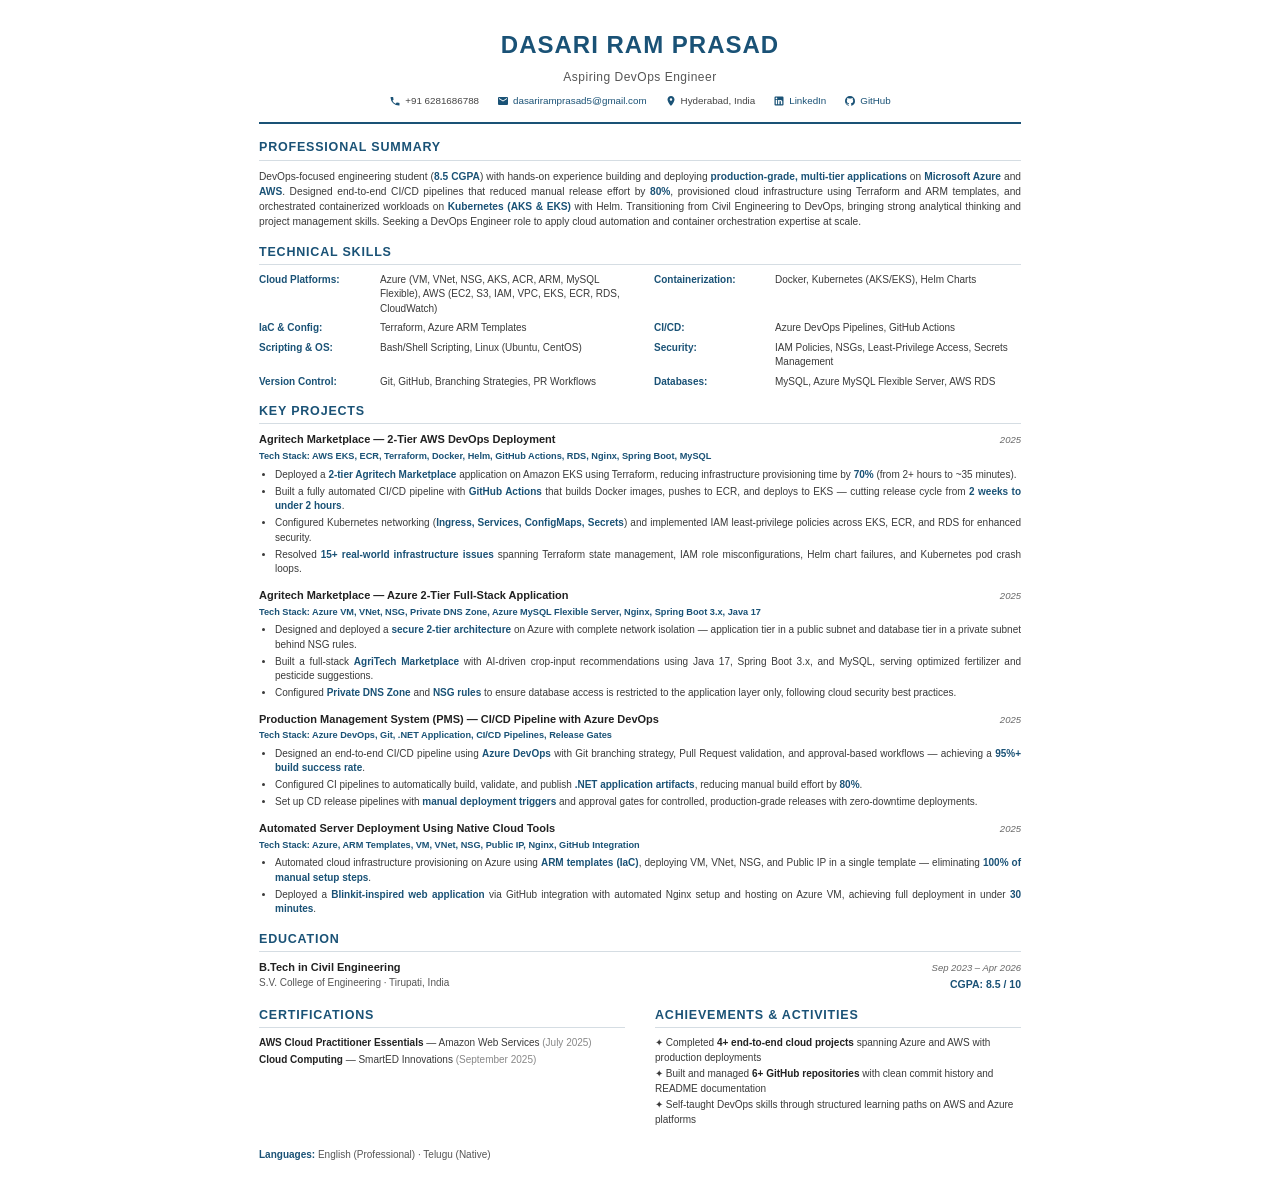
==== resume.html @ 4f1a0859 "Add files via upload" ====
<!DOCTYPE html>
<html lang="en">
<head>
<meta charset="UTF-8">
<meta name="viewport" content="width=device-width, initial-scale=1.0">
<title>Dasari Ram Prasad - DevOps Engineer Resume</title>
<style>
  @page {
    size: A4;
    margin: 0;
  }
  * {
    margin: 0;
    padding: 0;
    box-sizing: border-box;
  }
  body {
    font-family: 'Segoe UI', Calibri, Arial, sans-serif;
    color: #2d2d2d;
    line-height: 1.45;
    font-size: 10.2px;
    background: #fff;
    max-width: 830px;
    margin: 0 auto;
    padding: 28px 34px;
  }

  /* ── Header ── */
  .header {
    text-align: center;
    padding-bottom: 14px;
    border-bottom: 2.5px solid #1a5276;
    margin-bottom: 14px;
  }
  .header h1 {
    font-size: 24px;
    font-weight: 700;
    color: #1a5276;
    letter-spacing: 1px;
    margin-bottom: 6px;
    text-transform: uppercase;
  }
  .header .subtitle {
    font-size: 12px;
    color: #555;
    font-weight: 500;
    margin-bottom: 8px;
    letter-spacing: 0.5px;
  }
  .contact-row {
    display: flex;
    justify-content: center;
    flex-wrap: wrap;
    gap: 6px 18px;
    font-size: 9.8px;
    color: #444;
  }
  .contact-row a {
    color: #1a5276;
    text-decoration: none;
  }
  .contact-item {
    display: flex;
    align-items: center;
    gap: 4px;
  }
  .contact-item svg {
    width: 12px;
    height: 12px;
    fill: #1a5276;
    flex-shrink: 0;
  }

  /* ── Section Titles ── */
  .section {
    margin-bottom: 13px;
  }
  .section-title {
    font-size: 12.5px;
    font-weight: 700;
    color: #1a5276;
    text-transform: uppercase;
    letter-spacing: 0.8px;
    border-bottom: 1.5px solid #d5dde3;
    padding-bottom: 3px;
    margin-bottom: 8px;
  }

  /* ── Summary ── */
  .summary p {
    font-size: 10.2px;
    color: #3a3a3a;
    text-align: justify;
    line-height: 1.5;
  }
  .summary strong {
    color: #1a5276;
  }

  /* ── Skills Grid ── */
  .skills-grid {
    display: grid;
    grid-template-columns: 1fr 1fr;
    gap: 5px 28px;
  }
  .skill-row {
    display: flex;
    gap: 6px;
    font-size: 10px;
    line-height: 1.45;
  }
  .skill-label {
    font-weight: 700;
    color: #1a5276;
    white-space: nowrap;
    min-width: 115px;
    flex-shrink: 0;
  }
  .skill-value {
    color: #3a3a3a;
  }

  /* ── Experience / Projects ── */
  .entry {
    margin-bottom: 11px;
  }
  .entry-header {
    display: flex;
    justify-content: space-between;
    align-items: baseline;
    flex-wrap: wrap;
    margin-bottom: 2px;
  }
  .entry-title {
    font-weight: 700;
    font-size: 11px;
    color: #222;
  }
  .entry-meta {
    font-size: 9.5px;
    color: #666;
    font-style: italic;
  }
  .entry-org {
    font-size: 10px;
    color: #555;
    margin-bottom: 3px;
  }
  .entry-tech {
    font-size: 9.2px;
    color: #1a5276;
    font-weight: 600;
    margin-bottom: 4px;
  }
  .entry ul {
    padding-left: 16px;
    margin: 0;
  }
  .entry li {
    font-size: 10px;
    color: #3a3a3a;
    margin-bottom: 2.5px;
    line-height: 1.45;
    text-align: justify;
  }
  .entry li strong {
    color: #1a5276;
    font-weight: 700;
  }

  /* ── Education ── */
  .edu-row {
    display: flex;
    justify-content: space-between;
    align-items: baseline;
  }

  /* ── Certifications ── */
  .cert-list {
    display: flex;
    flex-wrap: wrap;
    gap: 4px 0;
  }
  .cert-item {
    font-size: 10px;
    color: #3a3a3a;
    width: 100%;
    margin-bottom: 2px;
    line-height: 1.45;
  }
  .cert-item strong {
    color: #222;
  }

  /* ── Two Column Bottom ── */
  .two-col {
    display: grid;
    grid-template-columns: 1fr 1fr;
    gap: 0 30px;
  }

  /* ── Print ── */
  @media print {
    body {
      padding: 20px 28px;
    }
  }
</style>
</head>
<body>

<!-- ════════════════ HEADER ════════════════ -->
<div class="header">
  <h1>Dasari Ram Prasad</h1>
  <div class="subtitle">Aspiring DevOps Engineer</div>
  <div class="contact-row">
    <span class="contact-item">
      <svg viewBox="0 0 24 24"><path d="M6.62 10.79a15.05 15.05 0 006.59 6.59l2.2-2.2a1 1 0 011.01-.24 11.72 11.72 0 003.58.57 1 1 0 011 1v3.5a1 1 0 01-1 1A17 17 0 013 5a1 1 0 011-1h3.5a1 1 0 011 1 11.72 11.72 0 00.57 3.58 1 1 0 01-.24 1.01l-2.2 2.2z"/></svg>
      +91 6281686788
    </span>
    <span class="contact-item">
      <svg viewBox="0 0 24 24"><path d="M20 4H4a2 2 0 00-2 2v12a2 2 0 002 2h16a2 2 0 002-2V6a2 2 0 00-2-2zm0 4l-8 5-8-5V6l8 5 8-5v2z"/></svg>
      <a href="mailto:dasariramprasad5@gmail.com">dasariramprasad5@gmail.com</a>
    </span>
    <span class="contact-item">
      <svg viewBox="0 0 24 24"><path d="M12 2C8.13 2 5 5.13 5 9c0 5.25 7 13 7 13s7-7.75 7-13c0-3.87-3.13-7-7-7zm0 9.5A2.5 2.5 0 1112 6.5a2.5 2.5 0 010 5z"/></svg>
      Hyderabad, India
    </span>
    <span class="contact-item">
      <svg viewBox="0 0 24 24"><path d="M19 3a2 2 0 012 2v14a2 2 0 01-2 2H5a2 2 0 01-2-2V5a2 2 0 012-2h14m-.5 15.5v-5.3a3.26 3.26 0 00-3.26-3.26c-.85 0-1.84.52-2.32 1.3v-1.11h-2.79v8.37h2.79v-4.93c0-.77.62-1.4 1.39-1.4a1.4 1.4 0 011.4 1.4v4.93h2.79M6.88 8.56a1.68 1.68 0 001.68-1.68c0-.93-.75-1.69-1.68-1.69a1.69 1.69 0 00-1.69 1.69c0 .93.76 1.68 1.69 1.68m1.39 9.94v-8.37H5.5v8.37h2.77z"/></svg>
      <a href="https://www.linkedin.com/in/ram-prasad-dasari-8b1b52217">LinkedIn</a>
    </span>
    <span class="contact-item">
      <svg viewBox="0 0 24 24"><path d="M12 2A10 10 0 002 12c0 4.42 2.87 8.17 6.84 9.5.5.08.66-.23.66-.5v-1.69c-2.77.6-3.36-1.34-3.36-1.34-.46-1.16-1.11-1.47-1.11-1.47-.91-.62.07-.6.07-.6 1 .07 1.53 1.03 1.53 1.03.87 1.52 2.34 1.07 2.91.83.09-.65.35-1.09.63-1.34-2.22-.25-4.55-1.11-4.55-4.92 0-1.11.38-2 1.03-2.71-.1-.25-.45-1.29.1-2.64 0 0 .84-.27 2.75 1.02.79-.22 1.65-.33 2.5-.33.85 0 1.71.11 2.5.33 1.91-1.29 2.75-1.02 2.75-1.02.55 1.35.2 2.39.1 2.64.65.71 1.03 1.6 1.03 2.71 0 3.82-2.34 4.66-4.57 4.91.36.31.69.92.69 1.85V21c0 .27.16.59.67.5A10.02 10.02 0 0022 12 10 10 0 0012 2z"/></svg>
      <a href="https://github.com/DASARI5728558">GitHub</a>
    </span>
  </div>
</div>

<!-- ════════════════ PROFESSIONAL SUMMARY ════════════════ -->
<div class="section summary">
  <div class="section-title">Professional Summary</div>
  <p>
    DevOps-focused engineering student (<strong>8.5 CGPA</strong>) with hands-on experience building and deploying <strong>production-grade, multi-tier applications</strong> on <strong>Microsoft Azure</strong> and <strong>AWS</strong>. Designed end-to-end CI/CD pipelines that reduced manual release effort by <strong>80%</strong>, provisioned cloud infrastructure using Terraform and ARM templates, and orchestrated containerized workloads on <strong>Kubernetes (AKS &amp; EKS)</strong> with Helm. Transitioning from Civil Engineering to DevOps, bringing strong analytical thinking and project management skills. Seeking a DevOps Engineer role to apply cloud automation and container orchestration expertise at scale.
  </p>
</div>

<!-- ════════════════ TECHNICAL SKILLS ════════════════ -->
<div class="section">
  <div class="section-title">Technical Skills</div>
  <div class="skills-grid">
    <div class="skill-row">
      <span class="skill-label">Cloud Platforms:</span>
      <span class="skill-value">Azure (VM, VNet, NSG, AKS, ACR, ARM, MySQL Flexible), AWS (EC2, S3, IAM, VPC, EKS, ECR, RDS, CloudWatch)</span>
    </div>
    <div class="skill-row">
      <span class="skill-label">Containerization:</span>
      <span class="skill-value">Docker, Kubernetes (AKS/EKS), Helm Charts</span>
    </div>
    <div class="skill-row">
      <span class="skill-label">IaC &amp; Config:</span>
      <span class="skill-value">Terraform, Azure ARM Templates</span>
    </div>
    <div class="skill-row">
      <span class="skill-label">CI/CD:</span>
      <span class="skill-value">Azure DevOps Pipelines, GitHub Actions</span>
    </div>
    <div class="skill-row">
      <span class="skill-label">Scripting &amp; OS:</span>
      <span class="skill-value">Bash/Shell Scripting, Linux (Ubuntu, CentOS)</span>
    </div>
    <div class="skill-row">
      <span class="skill-label">Security:</span>
      <span class="skill-value">IAM Policies, NSGs, Least-Privilege Access, Secrets Management</span>
    </div>
    <div class="skill-row">
      <span class="skill-label">Version Control:</span>
      <span class="skill-value">Git, GitHub, Branching Strategies, PR Workflows</span>
    </div>
    <div class="skill-row">
      <span class="skill-label">Databases:</span>
      <span class="skill-value">MySQL, Azure MySQL Flexible Server, AWS RDS</span>
    </div>
  </div>
</div>

<!-- ════════════════ PROJECTS ════════════════ -->
<div class="section">
  <div class="section-title">Key Projects</div>

  <!-- Project 1 -->
  <div class="entry">
    <div class="entry-header">
      <span class="entry-title">Agritech Marketplace — 2-Tier AWS DevOps Deployment</span>
      <span class="entry-meta">2025</span>
    </div>
    <div class="entry-tech">Tech Stack: AWS EKS, ECR, Terraform, Docker, Helm, GitHub Actions, RDS, Nginx, Spring Boot, MySQL</div>
    <ul>
      <li>Deployed a <strong>2-tier Agritech Marketplace</strong> application on Amazon EKS using Terraform, reducing infrastructure provisioning time by <strong>70%</strong> (from 2+ hours to ~35 minutes).</li>
      <li>Built a fully automated CI/CD pipeline with <strong>GitHub Actions</strong> that builds Docker images, pushes to ECR, and deploys to EKS — cutting release cycle from <strong>2 weeks to under 2 hours</strong>.</li>
      <li>Configured Kubernetes networking (<strong>Ingress, Services, ConfigMaps, Secrets</strong>) and implemented IAM least-privilege policies across EKS, ECR, and RDS for enhanced security.</li>
      <li>Resolved <strong>15+ real-world infrastructure issues</strong> spanning Terraform state management, IAM role misconfigurations, Helm chart failures, and Kubernetes pod crash loops.</li>
    </ul>
  </div>

  <!-- Project 2 -->
  <div class="entry">
    <div class="entry-header">
      <span class="entry-title">Agritech Marketplace — Azure 2-Tier Full-Stack Application</span>
      <span class="entry-meta">2025</span>
    </div>
    <div class="entry-tech">Tech Stack: Azure VM, VNet, NSG, Private DNS Zone, Azure MySQL Flexible Server, Nginx, Spring Boot 3.x, Java 17</div>
    <ul>
      <li>Designed and deployed a <strong>secure 2-tier architecture</strong> on Azure with complete network isolation — application tier in a public subnet and database tier in a private subnet behind NSG rules.</li>
      <li>Built a full-stack <strong>AgriTech Marketplace</strong> with AI-driven crop-input recommendations using Java 17, Spring Boot 3.x, and MySQL, serving optimized fertilizer and pesticide suggestions.</li>
      <li>Configured <strong>Private DNS Zone</strong> and <strong>NSG rules</strong> to ensure database access is restricted to the application layer only, following cloud security best practices.</li>
    </ul>
  </div>

  <!-- Project 3 -->
  <div class="entry">
    <div class="entry-header">
      <span class="entry-title">Production Management System (PMS) — CI/CD Pipeline with Azure DevOps</span>
      <span class="entry-meta">2025</span>
    </div>
    <div class="entry-tech">Tech Stack: Azure DevOps, Git, .NET Application, CI/CD Pipelines, Release Gates</div>
    <ul>
      <li>Designed an end-to-end CI/CD pipeline using <strong>Azure DevOps</strong> with Git branching strategy, Pull Request validation, and approval-based workflows — achieving a <strong>95%+ build success rate</strong>.</li>
      <li>Configured CI pipelines to automatically build, validate, and publish <strong>.NET application artifacts</strong>, reducing manual build effort by <strong>80%</strong>.</li>
      <li>Set up CD release pipelines with <strong>manual deployment triggers</strong> and approval gates for controlled, production-grade releases with zero-downtime deployments.</li>
    </ul>
  </div>

  <!-- Project 4 -->
  <div class="entry">
    <div class="entry-header">
      <span class="entry-title">Automated Server Deployment Using Native Cloud Tools</span>
      <span class="entry-meta">2025</span>
    </div>
    <div class="entry-tech">Tech Stack: Azure, ARM Templates, VM, VNet, NSG, Public IP, Nginx, GitHub Integration</div>
    <ul>
      <li>Automated cloud infrastructure provisioning on Azure using <strong>ARM templates (IaC)</strong>, deploying VM, VNet, NSG, and Public IP in a single template — eliminating <strong>100% of manual setup steps</strong>.</li>
      <li>Deployed a <strong>Blinkit-inspired web application</strong> via GitHub integration with automated Nginx setup and hosting on Azure VM, achieving full deployment in under <strong>30 minutes</strong>.</li>
    </ul>
  </div>
</div>

<!-- ════════════════ EDUCATION ════════════════ -->
<div class="section">
  <div class="section-title">Education</div>
  <div class="entry" style="margin-bottom:0;">
    <div class="edu-row">
      <div>
        <span class="entry-title">B.Tech in Civil Engineering</span>
        <div class="entry-org">S.V. College of Engineering · Tirupati, India</div>
      </div>
      <div style="text-align:right;">
        <span class="entry-meta">Sep 2023 – Apr 2026</span>
        <div style="font-size:10.5px; font-weight:700; color:#1a5276; margin-top:2px;">CGPA: 8.5 / 10</div>
      </div>
    </div>
  </div>
</div>

<!-- ════════════════ BOTTOM: CERTIFICATIONS + ACHIEVEMENTS ════════════════ -->
<div class="two-col">
  <!-- Certifications -->
  <div class="section">
    <div class="section-title">Certifications</div>
    <div class="cert-item">
      <strong>AWS Cloud Practitioner Essentials</strong> — Amazon Web Services <span style="color:#888;">(July 2025)</span>
    </div>
    <div class="cert-item">
      <strong>Cloud Computing</strong> — SmartED Innovations <span style="color:#888;">(September 2025)</span>
    </div>
  </div>

  <!-- Achievements & Extras -->
  <div class="section">
    <div class="section-title">Achievements &amp; Activities</div>
    <div class="cert-item">
      ✦ Completed <strong>4+ end-to-end cloud projects</strong> spanning Azure and AWS with production deployments
    </div>
    <div class="cert-item">
      ✦ Built and managed <strong>6+ GitHub repositories</strong> with clean commit history and README documentation
    </div>
    <div class="cert-item">
      ✦ Self-taught DevOps skills through structured learning paths on AWS and Azure platforms
    </div>
  </div>
</div>

<!-- ════════════════ LANGUAGES ════════════════ -->
<div style="margin-top:6px; font-size:10px; color:#555;">
  <strong style="color:#1a5276;">Languages:</strong> English (Professional) · Telugu (Native)
</div>

</body>
</html>
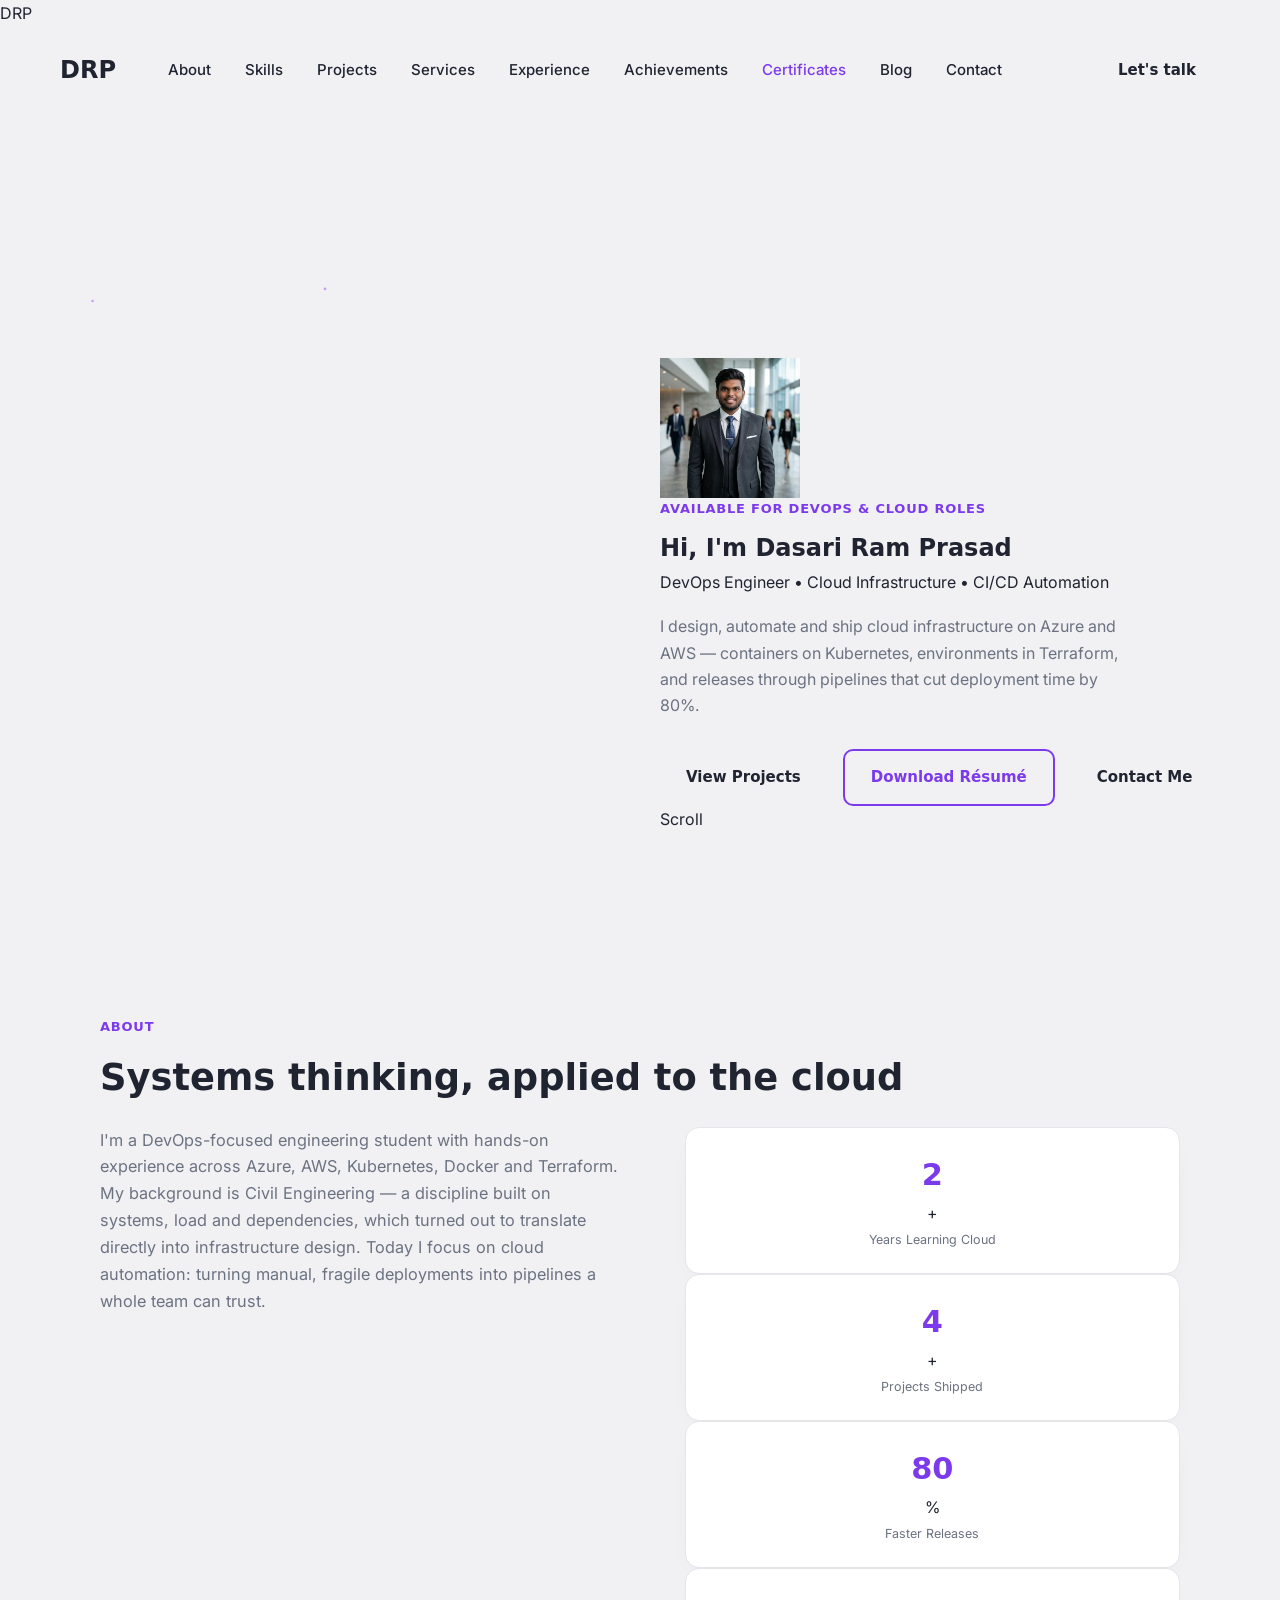
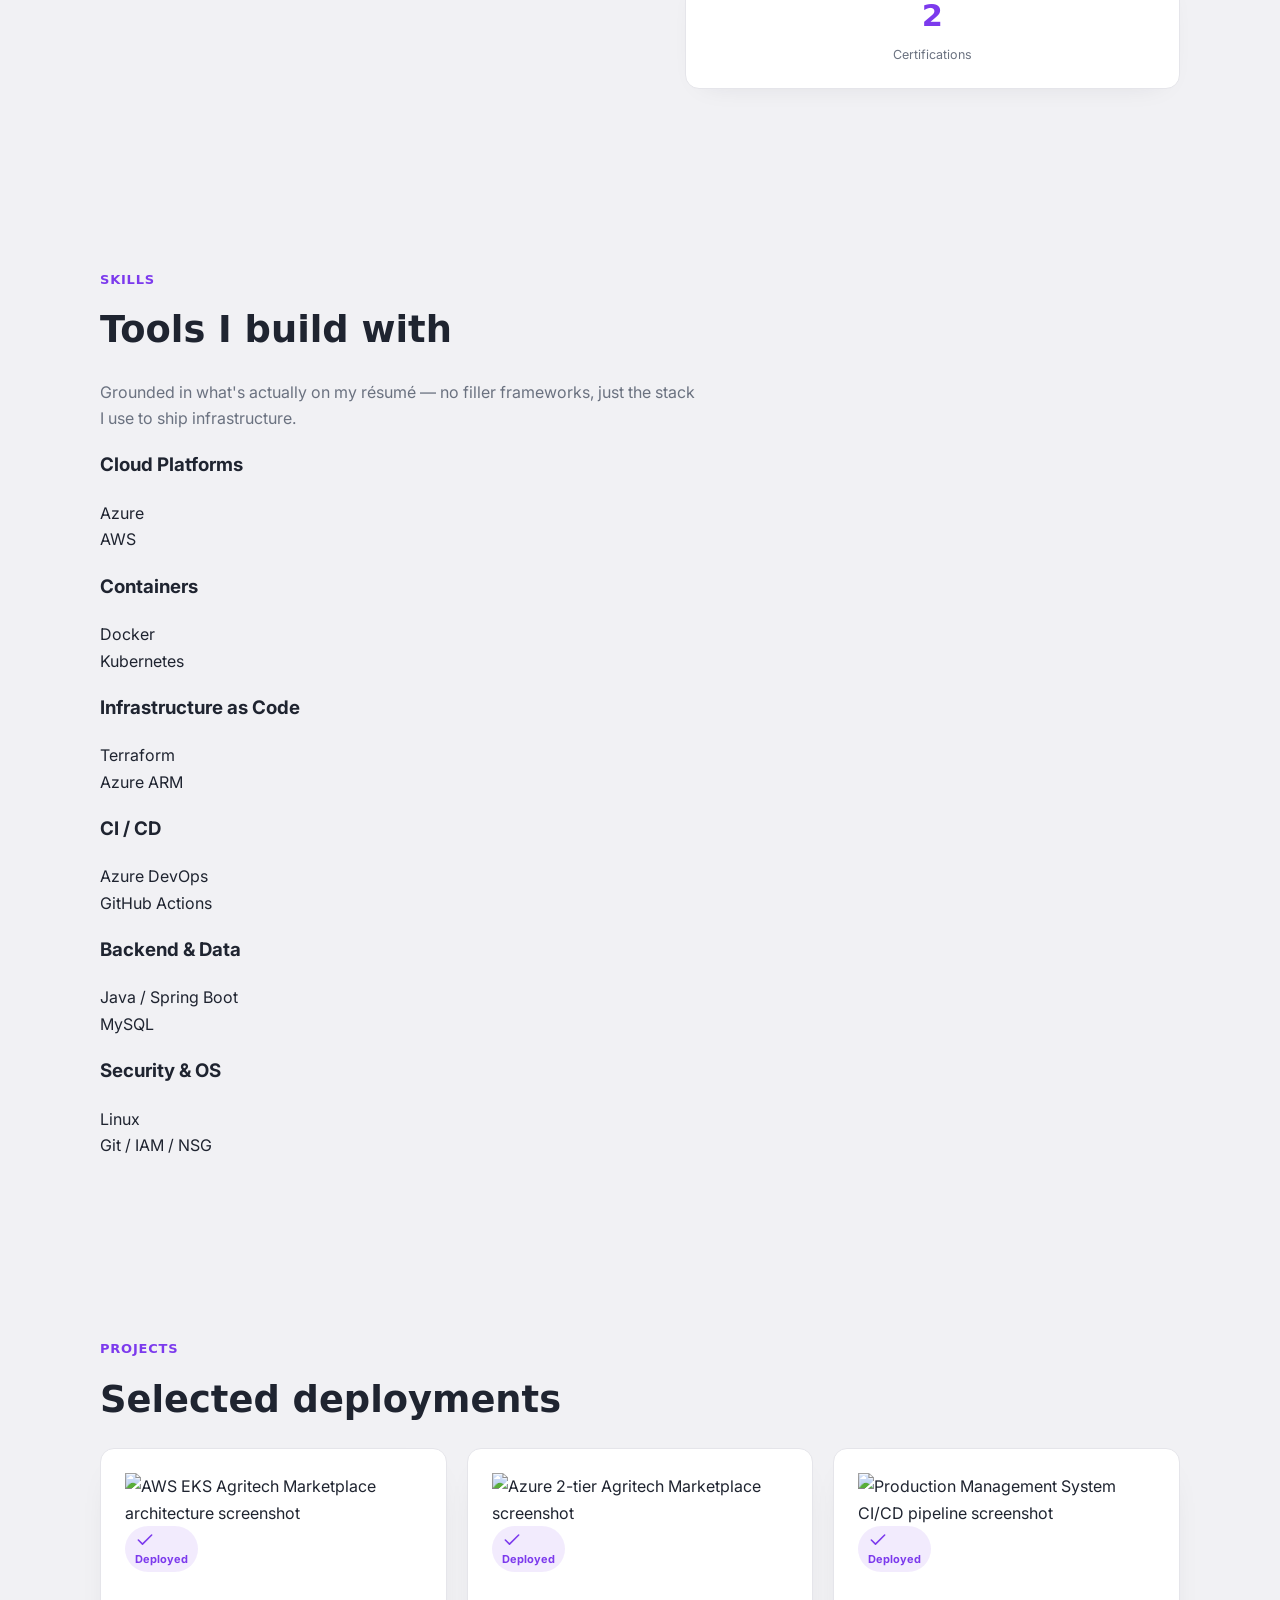
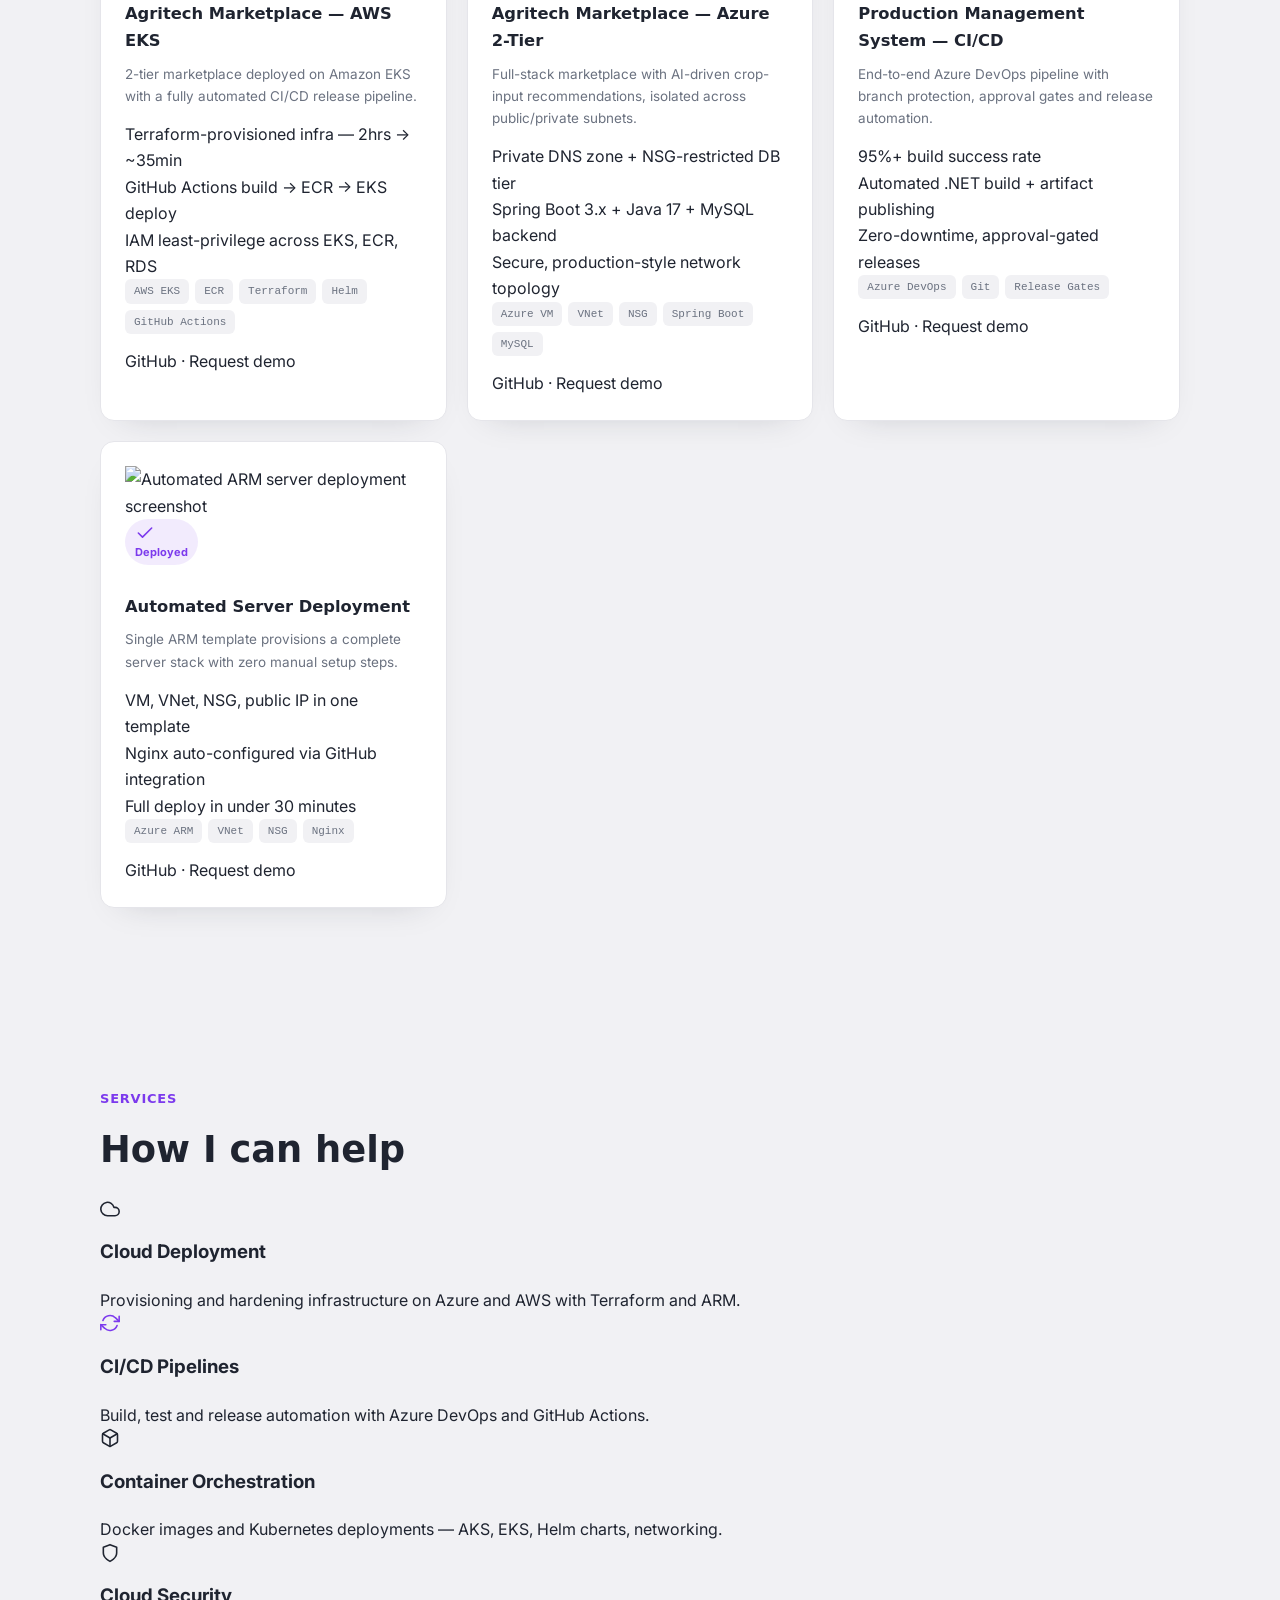
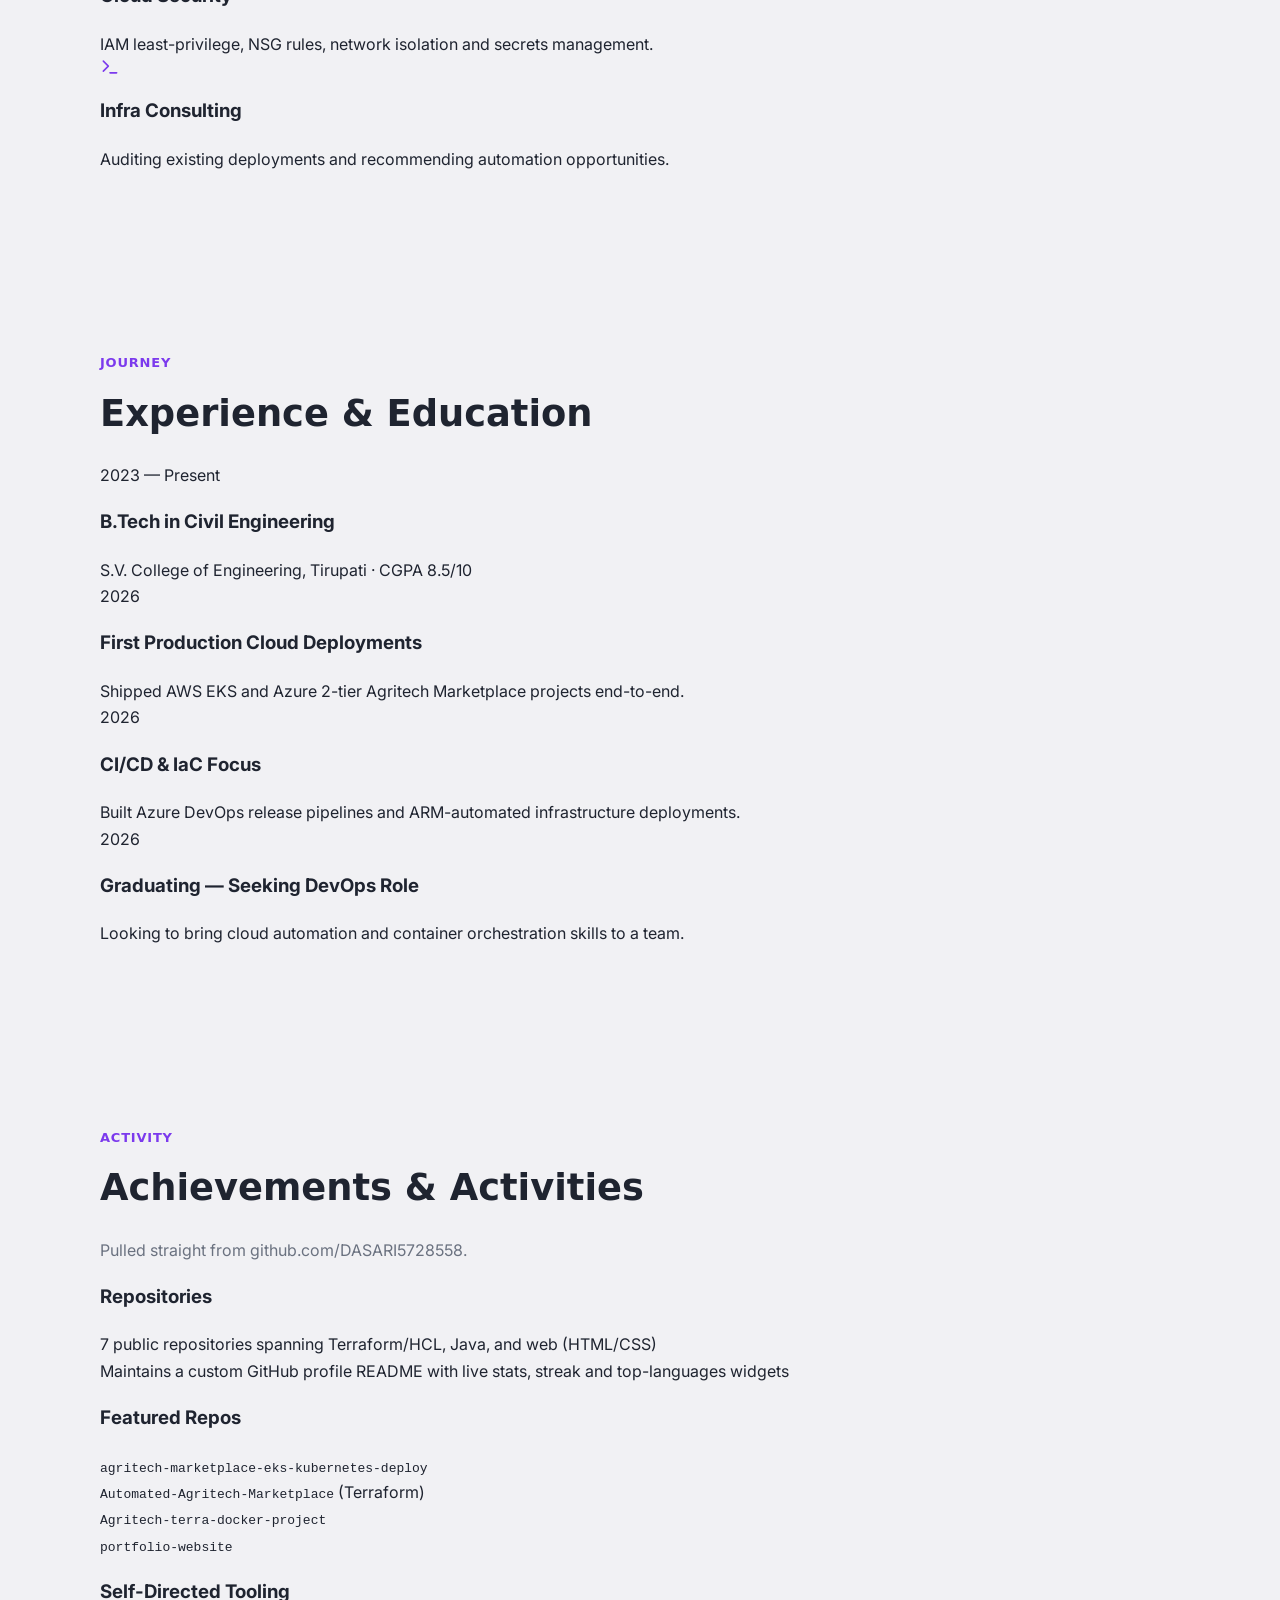
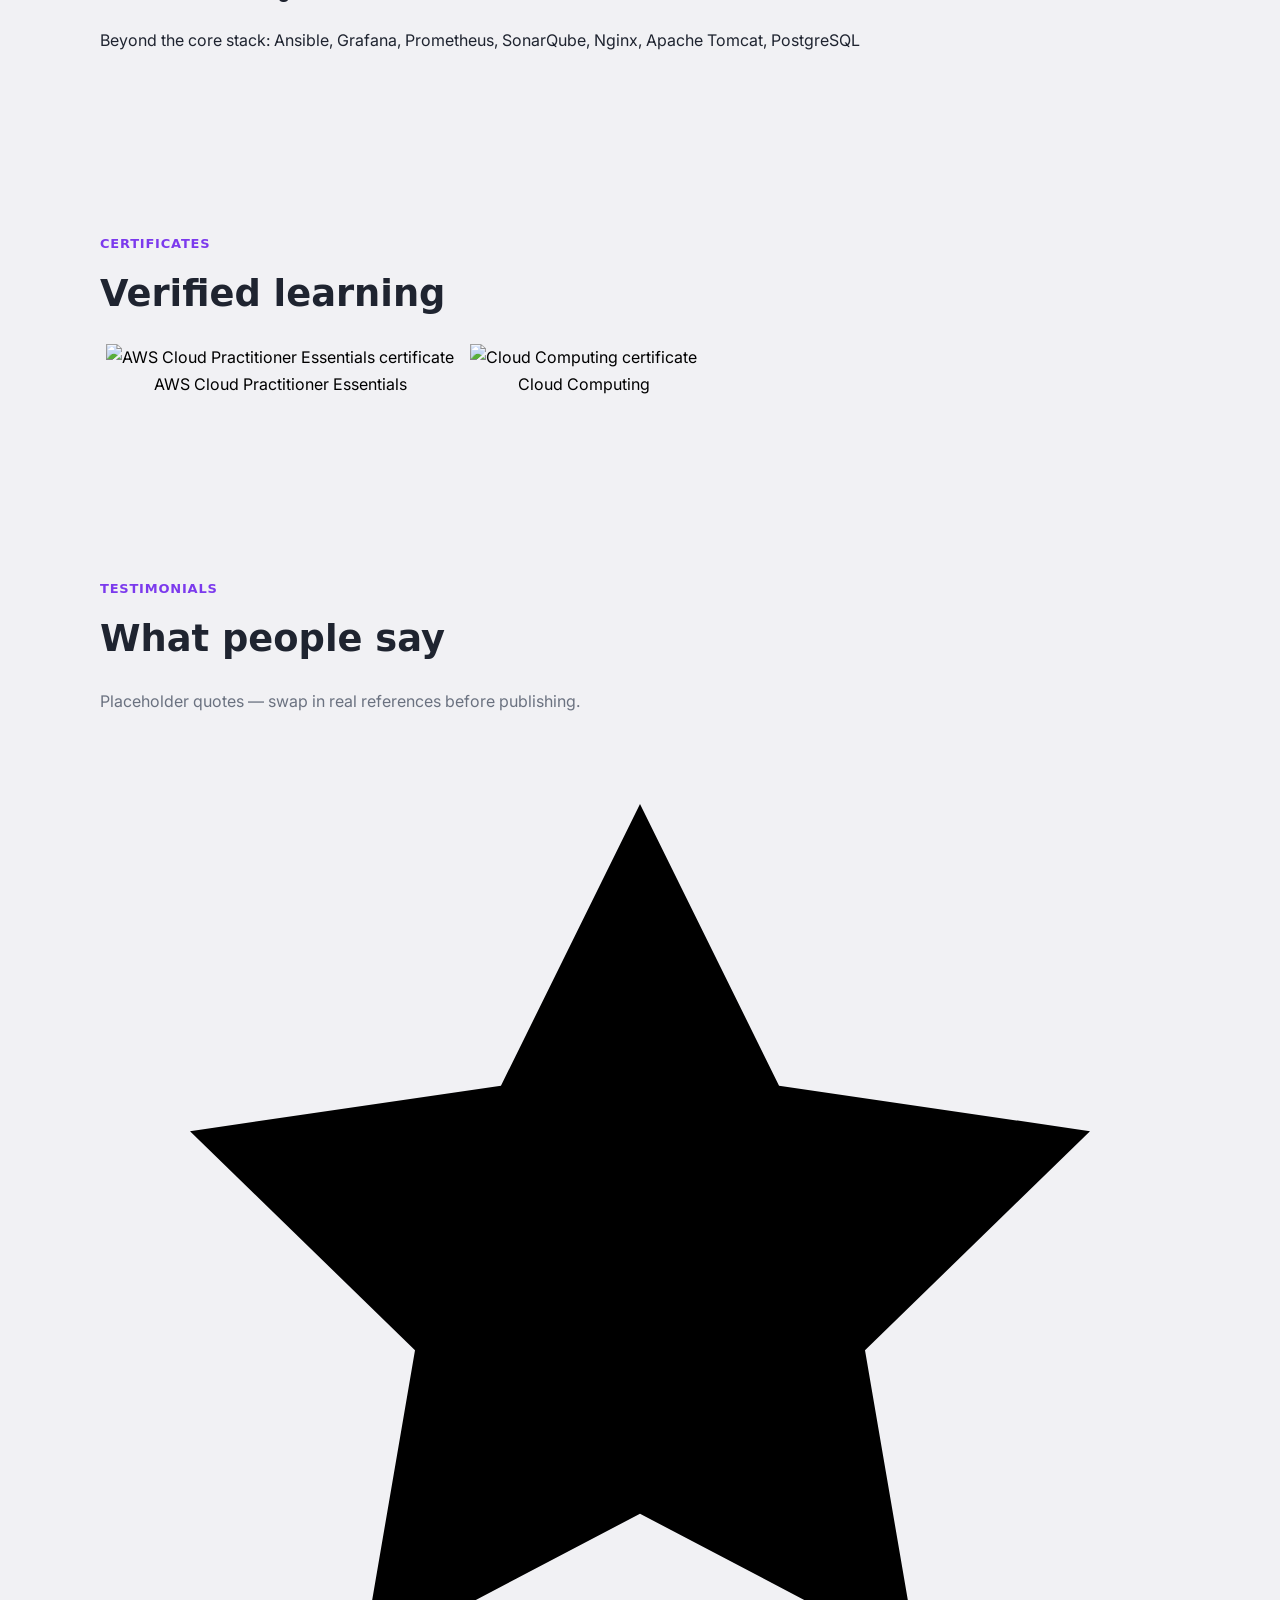
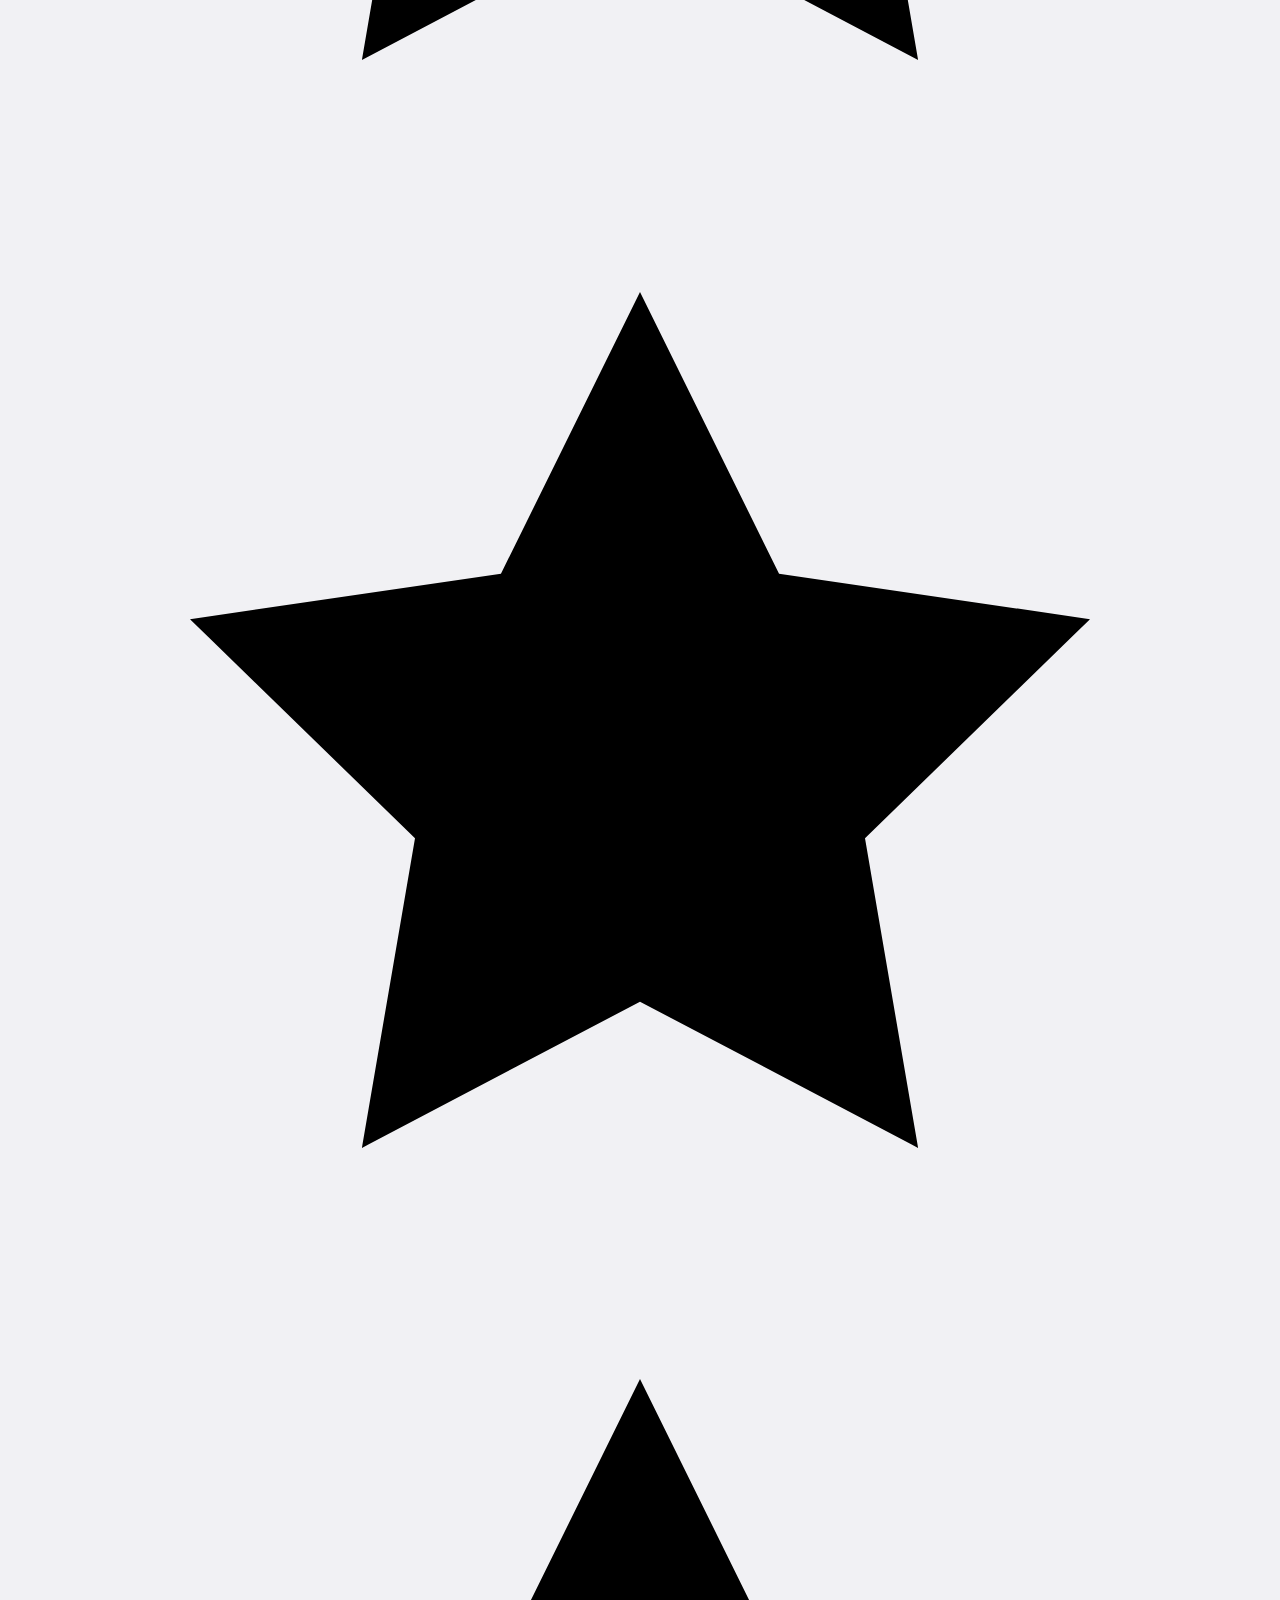
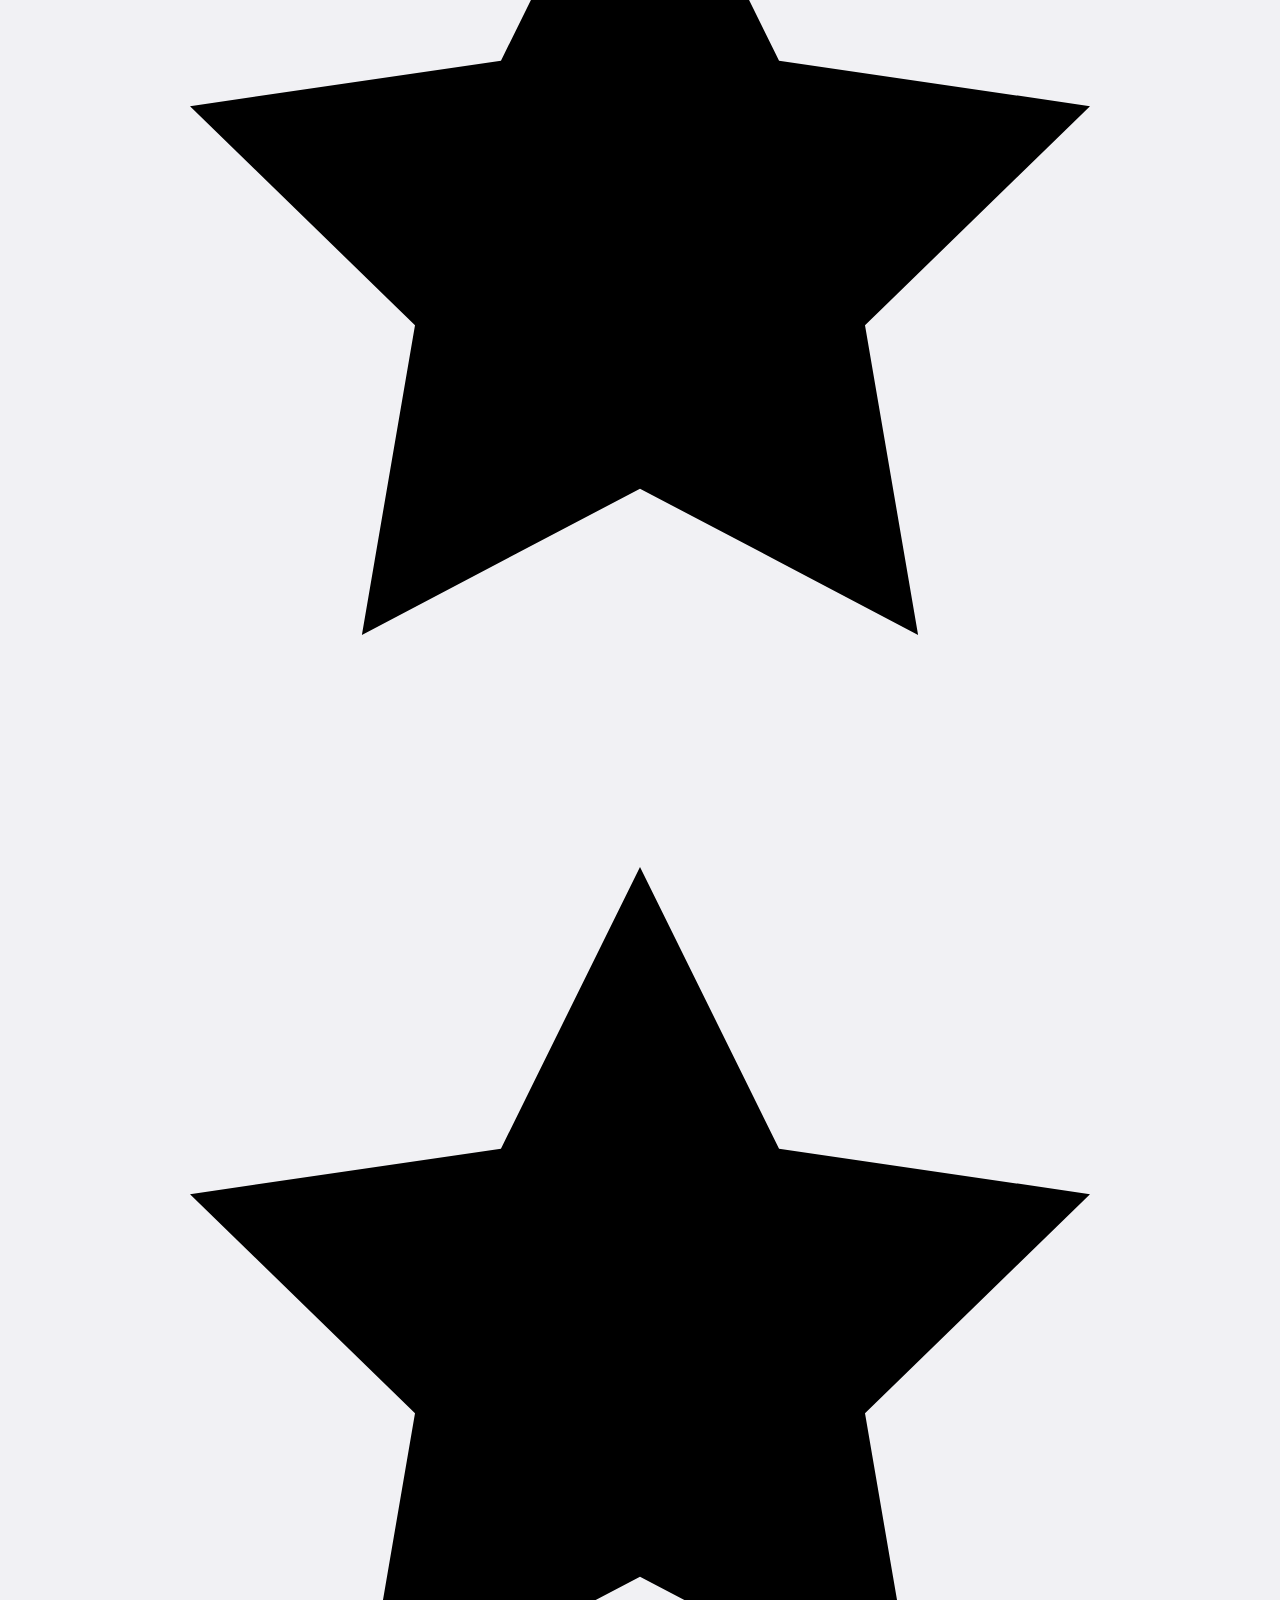
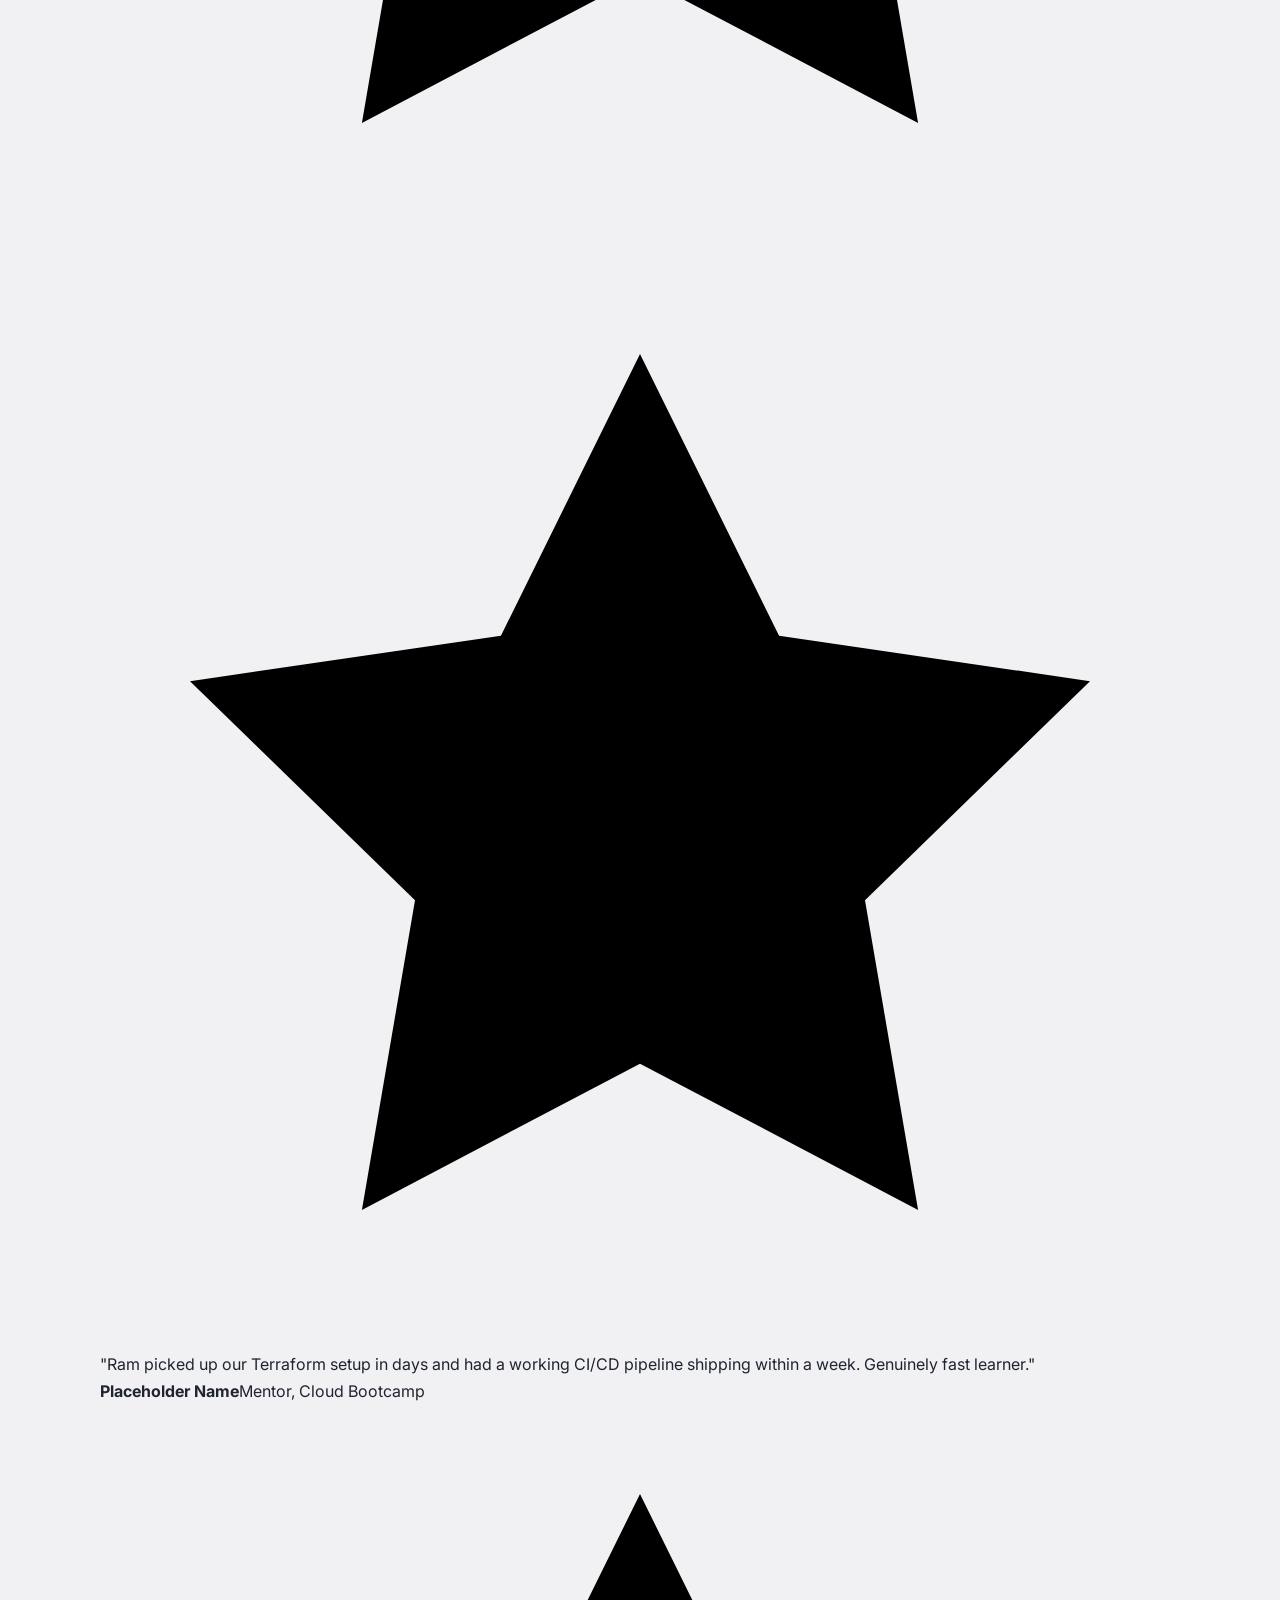
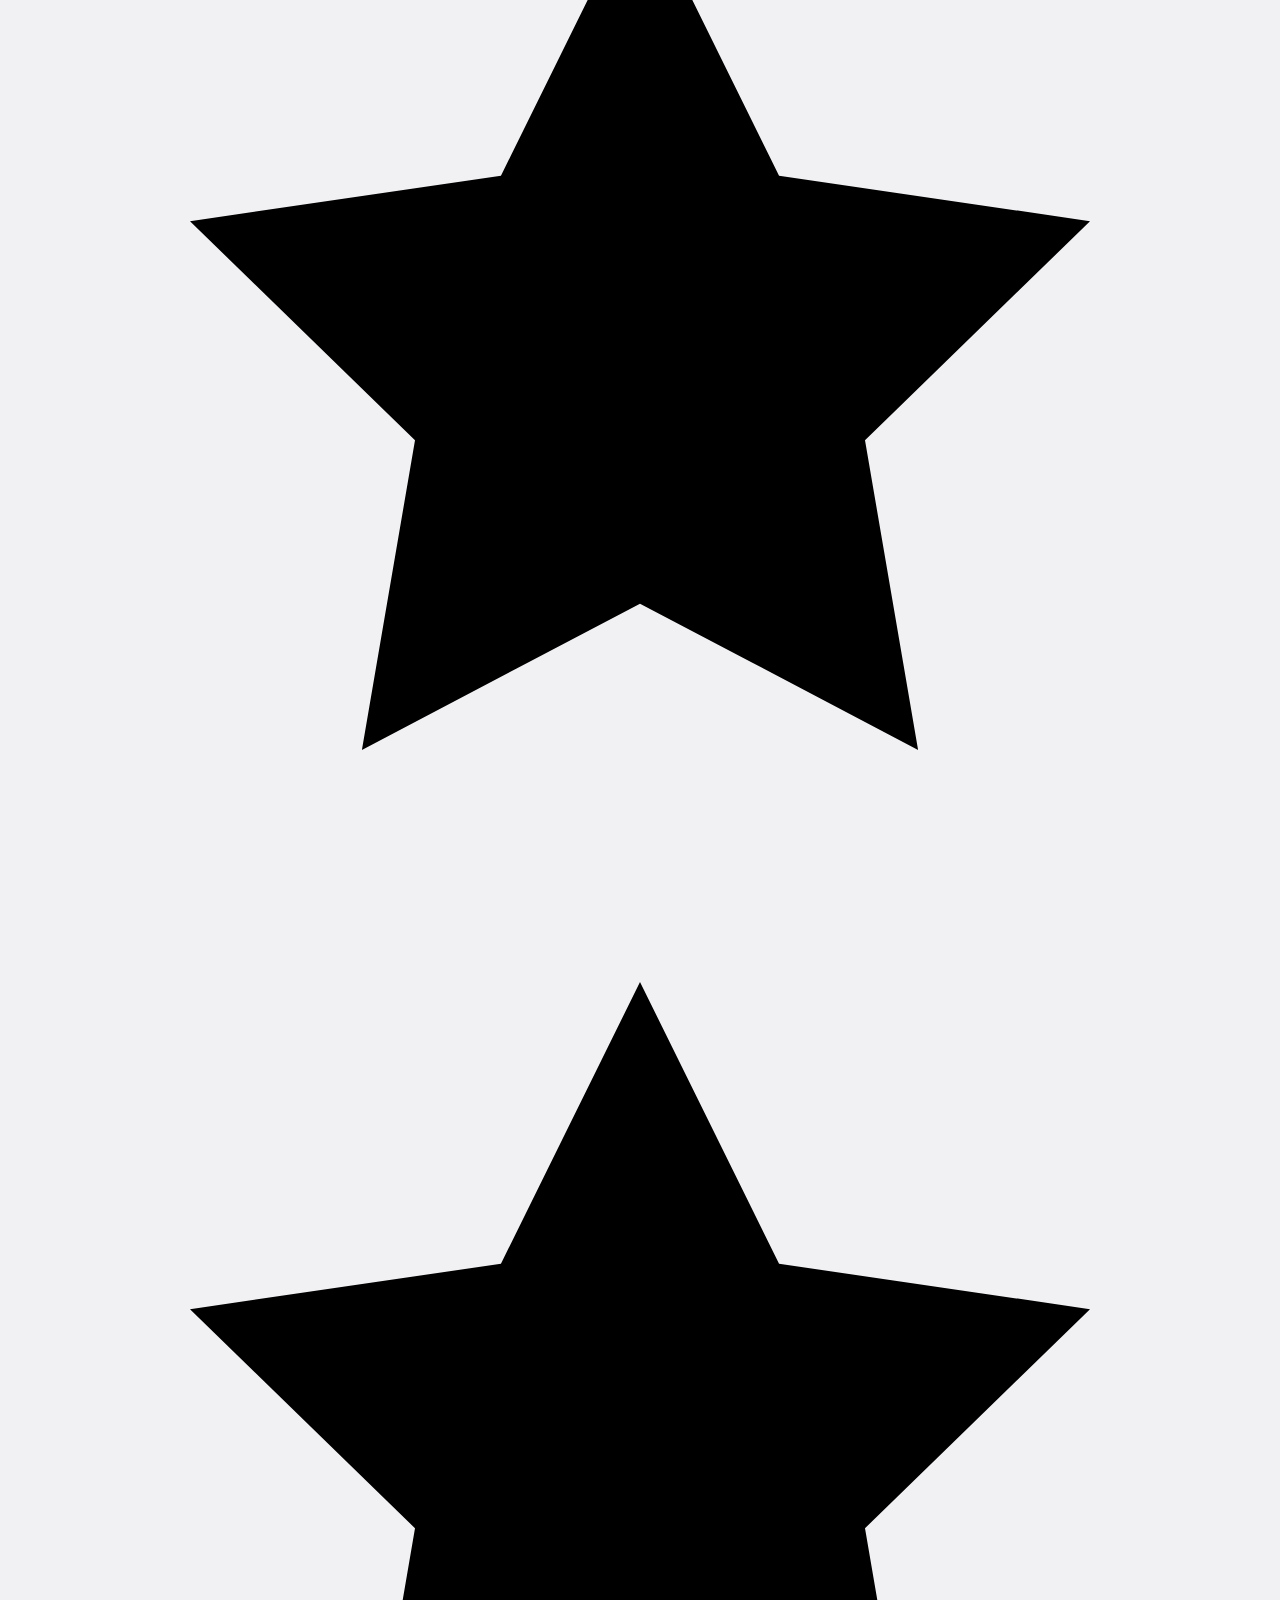
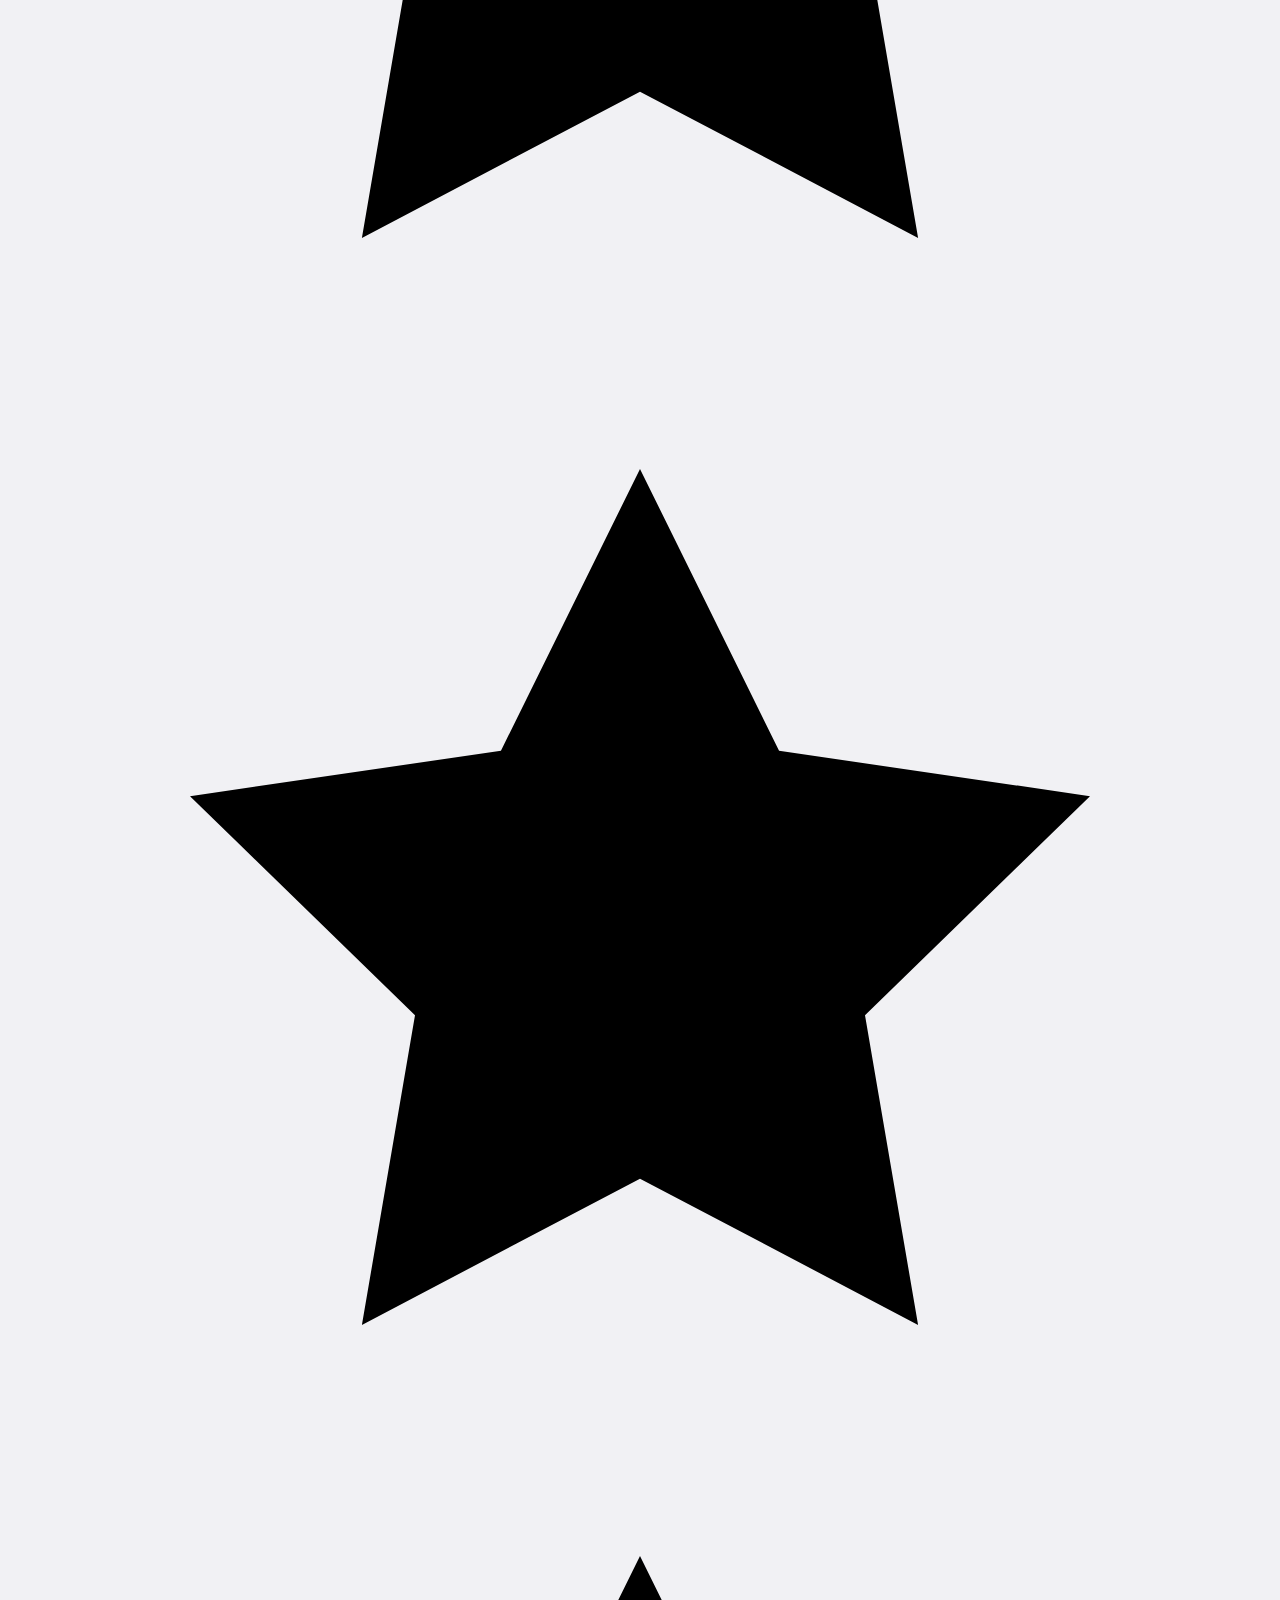
==== commit 53f2398e: "Add files via upload" ====
--- a/resume.html
+++ b/resume.html
@@ -3,397 +3,648 @@
 <head>
 <meta charset="UTF-8">
 <meta name="viewport" content="width=device-width, initial-scale=1.0">
-<title>Dasari Ram Prasad - DevOps Engineer Resume</title>
-<style>
-  @page {
-    size: A4;
-    margin: 0;
-  }
-  * {
-    margin: 0;
-    padding: 0;
-    box-sizing: border-box;
-  }
-  body {
-    font-family: 'Segoe UI', Calibri, Arial, sans-serif;
-    color: #2d2d2d;
-    line-height: 1.45;
-    font-size: 10.2px;
-    background: #fff;
-    max-width: 830px;
-    margin: 0 auto;
-    padding: 28px 34px;
-  }
-
-  /* ── Header ── */
-  .header {
-    text-align: center;
-    padding-bottom: 14px;
-    border-bottom: 2.5px solid #1a5276;
-    margin-bottom: 14px;
-  }
-  .header h1 {
-    font-size: 24px;
-    font-weight: 700;
-    color: #1a5276;
-    letter-spacing: 1px;
-    margin-bottom: 6px;
-    text-transform: uppercase;
-  }
-  .header .subtitle {
-    font-size: 12px;
-    color: #555;
-    font-weight: 500;
-    margin-bottom: 8px;
-    letter-spacing: 0.5px;
-  }
-  .contact-row {
-    display: flex;
-    justify-content: center;
-    flex-wrap: wrap;
-    gap: 6px 18px;
-    font-size: 9.8px;
-    color: #444;
-  }
-  .contact-row a {
-    color: #1a5276;
-    text-decoration: none;
-  }
-  .contact-item {
-    display: flex;
-    align-items: center;
-    gap: 4px;
-  }
-  .contact-item svg {
-    width: 12px;
-    height: 12px;
-    fill: #1a5276;
-    flex-shrink: 0;
-  }
-
-  /* ── Section Titles ── */
-  .section {
-    margin-bottom: 13px;
-  }
-  .section-title {
-    font-size: 12.5px;
-    font-weight: 700;
-    color: #1a5276;
-    text-transform: uppercase;
-    letter-spacing: 0.8px;
-    border-bottom: 1.5px solid #d5dde3;
-    padding-bottom: 3px;
-    margin-bottom: 8px;
-  }
-
-  /* ── Summary ── */
-  .summary p {
-    font-size: 10.2px;
-    color: #3a3a3a;
-    text-align: justify;
-    line-height: 1.5;
-  }
-  .summary strong {
-    color: #1a5276;
-  }
-
-  /* ── Skills Grid ── */
-  .skills-grid {
-    display: grid;
-    grid-template-columns: 1fr 1fr;
-    gap: 5px 28px;
-  }
-  .skill-row {
-    display: flex;
-    gap: 6px;
-    font-size: 10px;
-    line-height: 1.45;
-  }
-  .skill-label {
-    font-weight: 700;
-    color: #1a5276;
-    white-space: nowrap;
-    min-width: 115px;
-    flex-shrink: 0;
-  }
-  .skill-value {
-    color: #3a3a3a;
-  }
-
-  /* ── Experience / Projects ── */
-  .entry {
-    margin-bottom: 11px;
-  }
-  .entry-header {
-    display: flex;
-    justify-content: space-between;
-    align-items: baseline;
-    flex-wrap: wrap;
-    margin-bottom: 2px;
-  }
-  .entry-title {
-    font-weight: 700;
-    font-size: 11px;
-    color: #222;
-  }
-  .entry-meta {
-    font-size: 9.5px;
-    color: #666;
-    font-style: italic;
-  }
-  .entry-org {
-    font-size: 10px;
-    color: #555;
-    margin-bottom: 3px;
-  }
-  .entry-tech {
-    font-size: 9.2px;
-    color: #1a5276;
-    font-weight: 600;
-    margin-bottom: 4px;
-  }
-  .entry ul {
-    padding-left: 16px;
-    margin: 0;
-  }
-  .entry li {
-    font-size: 10px;
-    color: #3a3a3a;
-    margin-bottom: 2.5px;
-    line-height: 1.45;
-    text-align: justify;
-  }
-  .entry li strong {
-    color: #1a5276;
-    font-weight: 700;
-  }
-
-  /* ── Education ── */
-  .edu-row {
-    display: flex;
-    justify-content: space-between;
-    align-items: baseline;
-  }
-
-  /* ── Certifications ── */
-  .cert-list {
-    display: flex;
-    flex-wrap: wrap;
-    gap: 4px 0;
-  }
-  .cert-item {
-    font-size: 10px;
-    color: #3a3a3a;
-    width: 100%;
-    margin-bottom: 2px;
-    line-height: 1.45;
-  }
-  .cert-item strong {
-    color: #222;
-  }
-
-  /* ── Two Column Bottom ── */
-  .two-col {
-    display: grid;
-    grid-template-columns: 1fr 1fr;
-    gap: 0 30px;
-  }
-
-  /* ── Print ── */
-  @media print {
-    body {
-      padding: 20px 28px;
-    }
-  }
-</style>
+<title>Dasari Ram Prasad — DevOps &amp; Cloud Engineer</title>
+<meta name="description" content="Dasari Ram Prasad — DevOps &amp; Cloud Engineer specializing in Azure, AWS, Kubernetes, Terraform and CI/CD automation. Portfolio, projects and contact.">
+<meta name="theme-color" content="#0B0B0B">
+<link rel="icon" type="image/jpeg" href="profile.jpg">
+<link rel="preconnect" href="https://fonts.googleapis.com">
+<link rel="preconnect" href="https://fonts.gstatic.com" crossorigin>
+<link href="https://fonts.googleapis.com/css2?family=Outfit:wght@400;500;600;700;800&family=Inter:wght@400;500;600;700&display=swap" rel="stylesheet">
+<link rel="stylesheet" href="style.css">
+
+<!-- Open Graph -->
+<meta property="og:title" content="Dasari Ram Prasad — DevOps & Cloud Engineer">
+<meta property="og:description" content="Cloud infrastructure, Kubernetes and CI/CD portfolio.">
+<meta property="og:image" content="profile.jpg">
 </head>
 <body>
 
-<!-- ════════════════ HEADER ════════════════ -->
-<div class="header">
-  <h1>Dasari Ram Prasad</h1>
-  <div class="subtitle">Aspiring DevOps Engineer</div>
-  <div class="contact-row">
-    <span class="contact-item">
-      <svg viewBox="0 0 24 24"><path d="M6.62 10.79a15.05 15.05 0 006.59 6.59l2.2-2.2a1 1 0 011.01-.24 11.72 11.72 0 003.58.57 1 1 0 011 1v3.5a1 1 0 01-1 1A17 17 0 013 5a1 1 0 011-1h3.5a1 1 0 011 1 11.72 11.72 0 00.57 3.58 1 1 0 01-.24 1.01l-2.2 2.2z"/></svg>
-      +91 6281686788
-    </span>
-    <span class="contact-item">
-      <svg viewBox="0 0 24 24"><path d="M20 4H4a2 2 0 00-2 2v12a2 2 0 002 2h16a2 2 0 002-2V6a2 2 0 00-2-2zm0 4l-8 5-8-5V6l8 5 8-5v2z"/></svg>
-      <a href="mailto:dasariramprasad5@gmail.com">dasariramprasad5@gmail.com</a>
-    </span>
-    <span class="contact-item">
-      <svg viewBox="0 0 24 24"><path d="M12 2C8.13 2 5 5.13 5 9c0 5.25 7 13 7 13s7-7.75 7-13c0-3.87-3.13-7-7-7zm0 9.5A2.5 2.5 0 1112 6.5a2.5 2.5 0 010 5z"/></svg>
-      Hyderabad, India
-    </span>
-    <span class="contact-item">
-      <svg viewBox="0 0 24 24"><path d="M19 3a2 2 0 012 2v14a2 2 0 01-2 2H5a2 2 0 01-2-2V5a2 2 0 012-2h14m-.5 15.5v-5.3a3.26 3.26 0 00-3.26-3.26c-.85 0-1.84.52-2.32 1.3v-1.11h-2.79v8.37h2.79v-4.93c0-.77.62-1.4 1.39-1.4a1.4 1.4 0 011.4 1.4v4.93h2.79M6.88 8.56a1.68 1.68 0 001.68-1.68c0-.93-.75-1.69-1.68-1.69a1.69 1.69 0 00-1.69 1.69c0 .93.76 1.68 1.69 1.68m1.39 9.94v-8.37H5.5v8.37h2.77z"/></svg>
-      <a href="https://www.linkedin.com/in/ram-prasad-dasari-8b1b52217">LinkedIn</a>
-    </span>
-    <span class="contact-item">
-      <svg viewBox="0 0 24 24"><path d="M12 2A10 10 0 002 12c0 4.42 2.87 8.17 6.84 9.5.5.08.66-.23.66-.5v-1.69c-2.77.6-3.36-1.34-3.36-1.34-.46-1.16-1.11-1.47-1.11-1.47-.91-.62.07-.6.07-.6 1 .07 1.53 1.03 1.53 1.03.87 1.52 2.34 1.07 2.91.83.09-.65.35-1.09.63-1.34-2.22-.25-4.55-1.11-4.55-4.92 0-1.11.38-2 1.03-2.71-.1-.25-.45-1.29.1-2.64 0 0 .84-.27 2.75 1.02.79-.22 1.65-.33 2.5-.33.85 0 1.71.11 2.5.33 1.91-1.29 2.75-1.02 2.75-1.02.55 1.35.2 2.39.1 2.64.65.71 1.03 1.6 1.03 2.71 0 3.82-2.34 4.66-4.57 4.91.36.31.69.92.69 1.85V21c0 .27.16.59.67.5A10.02 10.02 0 0022 12 10 10 0 0012 2z"/></svg>
-      <a href="https://github.com/DASARI5728558">GitHub</a>
-    </span>
+<a class="skip-link" href="#main">Skip to content</a>
+
+<!-- ══════════ LOADER ══════════ -->
+<div class="loader" id="loader" aria-hidden="true">
+  <div class="loader-mark">DRP</div>
+  <div class="loader-bar"><span id="loaderFill"></span></div>
+</div>
+
+<!-- ══════════ CURSOR GLOW (desktop only, decorative) ══════════ -->
+<div class="cursor-glow" id="cursorGlow" aria-hidden="true"></div>
+<div class="cursor-dot" id="cursorDot" aria-hidden="true"></div>
+
+<!-- ══════════ NAVBAR ══════════ -->
+<header class="navbar" id="navbar">
+  <a href="#hero" class="brand">DRP<span class="brand-dot"></span></a>
+  <nav class="nav-links" aria-label="Primary">
+    <a href="#about" data-nav="about">About</a>
+    <a href="#skills" data-nav="skills">Skills</a>
+    <a href="#projects" data-nav="projects">Projects</a>
+    <a href="#services" data-nav="services">Services</a>
+    <a href="#experience" data-nav="experience">Experience</a>
+    <a href="#achievements" data-nav="achievements">Achievements</a>
+    <a href="#certificates" data-nav="certificates">Certificates</a>
+    <a href="#blog" data-nav="blog">Blog</a>
+    <a href="#contact" data-nav="contact">Contact</a>
+  </nav>
+  <a href="#contact" class="btn btn-glow btn-sm nav-cta">Let's talk</a>
+  <button class="nav-toggle" id="navToggle" aria-label="Open menu" aria-expanded="false">
+    <span></span><span></span><span></span>
+  </button>
+</header>
+
+<!-- ══════════ HERO ══════════ -->
+<section class="hero" id="hero">
+  <canvas id="particles" class="particles" aria-hidden="true"></canvas>
+  <div class="hero-glow hero-glow-1" aria-hidden="true"></div>
+  <div class="hero-glow hero-glow-2" aria-hidden="true"></div>
+
+  <div class="hero-inner">
+    <div class="avatar-ring reveal" data-reveal>
+      <img src="profile.jpg" alt="Portrait of Dasari Ram Prasad" width="140" height="140" loading="eager">
+    </div>
+
+    <p class="eyebrow reveal" data-reveal>Available for DevOps &amp; Cloud roles</p>
+    <h1 class="hero-title reveal" data-reveal>
+      Hi, I'm <span class="text-gradient">Dasari Ram Prasad</span>
+    </h1>
+    <p class="hero-subtitle reveal" data-reveal>
+      DevOps Engineer <span class="sep">•</span> Cloud Infrastructure <span class="sep">•</span> CI/CD Automation
+    </p>
+    <p class="hero-pitch reveal" data-reveal>
+      I design, automate and ship cloud infrastructure on Azure and AWS — containers on Kubernetes,
+      environments in Terraform, and releases through pipelines that cut deployment time by 80%.
+    </p>
+
+    <div class="hero-actions reveal" data-reveal>
+      <a href="#projects" class="btn btn-glow">View Projects</a>
+      <a href="resume.html" class="btn btn-outline" download>Download Résumé</a>
+      <a href="#contact" class="btn btn-ghost">Contact Me</a>
+    </div>
+
+    <div class="hero-scroll" aria-hidden="true"><span></span>Scroll</div>
+  </div>
+</section>
+
+<main id="main">
+
+  <!-- ══════════ ABOUT ══════════ -->
+  <section class="section" id="about">
+    <p class="eyebrow reveal" data-reveal>About</p>
+    <h2 class="section-title reveal" data-reveal>Systems thinking, applied to the cloud</h2>
+    <div class="about-grid">
+      <p class="about-text reveal" data-reveal>
+        I'm a DevOps-focused engineering student with hands-on experience across Azure, AWS, Kubernetes,
+        Docker and Terraform. My background is Civil Engineering — a discipline built on systems, load and
+        dependencies, which turned out to translate directly into infrastructure design. Today I focus on
+        cloud automation: turning manual, fragile deployments into pipelines a whole team can trust.
+      </p>
+      <div class="stats-grid reveal" data-reveal>
+        <div class="stat-card glass">
+          <span class="stat-number" data-count="2">0</span><span class="stat-suffix">+</span>
+          <p class="stat-label">Years Learning Cloud</p>
+        </div>
+        <div class="stat-card glass">
+          <span class="stat-number" data-count="4">0</span><span class="stat-suffix">+</span>
+          <p class="stat-label">Projects Shipped</p>
+        </div>
+        <div class="stat-card glass">
+          <span class="stat-number" data-count="80">0</span><span class="stat-suffix">%</span>
+          <p class="stat-label">Faster Releases</p>
+        </div>
+        <div class="stat-card glass">
+          <span class="stat-number" data-count="2">0</span><span class="stat-suffix"></span>
+          <p class="stat-label">Certifications</p>
+        </div>
+      </div>
+    </div>
+  </section>
+
+  <!-- ══════════ SKILLS ══════════ -->
+  <section class="section" id="skills">
+    <p class="eyebrow reveal" data-reveal>Skills</p>
+    <h2 class="section-title reveal" data-reveal>Tools I build with</h2>
+    <p class="section-lead reveal" data-reveal>
+      Grounded in what's actually on my résumé — no filler frameworks, just the stack I use to ship infrastructure.
+    </p>
+
+    <div class="skills-grid">
+
+      <div class="skill-card glass reveal" data-reveal>
+        <h3>Cloud Platforms</h3>
+        <div class="skill-row">
+          <img class="skill-icon" src="https://cdn.simpleicons.org/microsoftazure/22D3EE" alt="" loading="lazy"><span>Azure</span>
+          <div class="bar"><span style="--w:85%"></span></div>
+        </div>
+        <div class="skill-row">
+          <img class="skill-icon" src="https://cdn.simpleicons.org/amazonaws/A855F7" alt="" loading="lazy"><span>AWS</span>
+          <div class="bar"><span style="--w:75%"></span></div>
+        </div>
+      </div>
+
+      <div class="skill-card glass reveal" data-reveal>
+        <h3>Containers</h3>
+        <div class="skill-row">
+          <img class="skill-icon" src="https://cdn.simpleicons.org/docker/3B82F6" alt="" loading="lazy"><span>Docker</span>
+          <div class="bar"><span style="--w:80%"></span></div>
+        </div>
+        <div class="skill-row">
+          <img class="skill-icon" src="https://cdn.simpleicons.org/kubernetes/22D3EE" alt="" loading="lazy"><span>Kubernetes</span>
+          <div class="bar"><span style="--w:75%"></span></div>
+        </div>
+      </div>
+
+      <div class="skill-card glass reveal" data-reveal>
+        <h3>Infrastructure as Code</h3>
+        <div class="skill-row">
+          <img class="skill-icon" src="https://cdn.simpleicons.org/terraform/A855F7" alt="" loading="lazy"><span>Terraform</span>
+          <div class="bar"><span style="--w:80%"></span></div>
+        </div>
+        <div class="skill-row">
+          <img class="skill-icon" src="https://cdn.simpleicons.org/microsoftazure/3B82F6" alt="" loading="lazy"><span>Azure ARM</span>
+          <div class="bar"><span style="--w:70%"></span></div>
+        </div>
+      </div>
+
+      <div class="skill-card glass reveal" data-reveal>
+        <h3>CI / CD</h3>
+        <div class="skill-row">
+          <img class="skill-icon" src="https://cdn.simpleicons.org/azuredevops/22D3EE" alt="" loading="lazy"><span>Azure DevOps</span>
+          <div class="bar"><span style="--w:85%"></span></div>
+        </div>
+        <div class="skill-row">
+          <img class="skill-icon" src="https://cdn.simpleicons.org/githubactions/A855F7" alt="" loading="lazy"><span>GitHub Actions</span>
+          <div class="bar"><span style="--w:80%"></span></div>
+        </div>
+      </div>
+
+      <div class="skill-card glass reveal" data-reveal>
+        <h3>Backend &amp; Data</h3>
+        <div class="skill-row">
+          <img class="skill-icon" src="https://cdn.simpleicons.org/openjdk/3B82F6" alt="" loading="lazy"><span>Java / Spring Boot</span>
+          <div class="bar"><span style="--w:70%"></span></div>
+        </div>
+        <div class="skill-row">
+          <img class="skill-icon" src="https://cdn.simpleicons.org/mysql/22D3EE" alt="" loading="lazy"><span>MySQL</span>
+          <div class="bar"><span style="--w:75%"></span></div>
+        </div>
+      </div>
+
+      <div class="skill-card glass reveal" data-reveal>
+        <h3>Security &amp; OS</h3>
+        <div class="skill-row">
+          <img class="skill-icon" src="https://cdn.simpleicons.org/linux/A855F7" alt="" loading="lazy"><span>Linux</span>
+          <div class="bar"><span style="--w:80%"></span></div>
+        </div>
+        <div class="skill-row">
+          <img class="skill-icon" src="https://cdn.simpleicons.org/git/3B82F6" alt="" loading="lazy"><span>Git / IAM / NSG</span>
+          <div class="bar"><span style="--w:85%"></span></div>
+        </div>
+      </div>
+
+    </div>
+  </section>
+
+  <!-- ══════════ PROJECTS ══════════ -->
+  <section class="section" id="projects">
+    <p class="eyebrow reveal" data-reveal>Projects</p>
+    <h2 class="section-title reveal" data-reveal>Selected deployments</h2>
+
+    <div class="project-grid">
+
+      <article class="project-card tilt reveal" data-reveal>
+        <div class="project-media">
+          <img src="https://picsum.photos/seed/agritech-aws/900/600" alt="AWS EKS Agritech Marketplace architecture screenshot" loading="lazy">
+          <span class="badge badge-green"><svg class="icon-line icon-xs" viewBox="0 0 24 24"><polyline points="20 6 9 17 4 12"/></svg>Deployed</span>
+        </div>
+        <div class="project-body">
+          <h3>Agritech Marketplace — AWS EKS</h3>
+          <p>2-tier marketplace deployed on Amazon EKS with a fully automated CI/CD release pipeline.</p>
+          <ul class="feature-list">
+            <li>Terraform-provisioned infra — 2hrs → ~35min</li>
+            <li>GitHub Actions build → ECR → EKS deploy</li>
+            <li>IAM least-privilege across EKS, ECR, RDS</li>
+          </ul>
+          <div class="tech-tags">
+            <code>AWS EKS</code><code>ECR</code><code>Terraform</code><code>Helm</code><code>GitHub Actions</code>
+          </div>
+          <div class="project-links">
+            <a href="https://github.com/DASARI5728558" target="_blank" rel="noopener">GitHub</a>
+            <span class="link-sep">·</span>
+            <a href="#contact">Request demo</a>
+          </div>
+        </div>
+      </article>
+
+      <article class="project-card tilt reveal" data-reveal>
+        <div class="project-media">
+          <img src="https://picsum.photos/seed/agritech-azure/900/600" alt="Azure 2-tier Agritech Marketplace screenshot" loading="lazy">
+          <span class="badge badge-green"><svg class="icon-line icon-xs" viewBox="0 0 24 24"><polyline points="20 6 9 17 4 12"/></svg>Deployed</span>
+        </div>
+        <div class="project-body">
+          <h3>Agritech Marketplace — Azure 2-Tier</h3>
+          <p>Full-stack marketplace with AI-driven crop-input recommendations, isolated across public/private subnets.</p>
+          <ul class="feature-list">
+            <li>Private DNS zone + NSG-restricted DB tier</li>
+            <li>Spring Boot 3.x + Java 17 + MySQL backend</li>
+            <li>Secure, production-style network topology</li>
+          </ul>
+          <div class="tech-tags">
+            <code>Azure VM</code><code>VNet</code><code>NSG</code><code>Spring Boot</code><code>MySQL</code>
+          </div>
+          <div class="project-links">
+            <a href="https://github.com/DASARI5728558" target="_blank" rel="noopener">GitHub</a>
+            <span class="link-sep">·</span>
+            <a href="#contact">Request demo</a>
+          </div>
+        </div>
+      </article>
+
+      <article class="project-card tilt reveal" data-reveal>
+        <div class="project-media">
+          <img src="https://picsum.photos/seed/pms-cicd/900/600" alt="Production Management System CI/CD pipeline screenshot" loading="lazy">
+          <span class="badge badge-green"><svg class="icon-line icon-xs" viewBox="0 0 24 24"><polyline points="20 6 9 17 4 12"/></svg>Deployed</span>
+        </div>
+        <div class="project-body">
+          <h3>Production Management System — CI/CD</h3>
+          <p>End-to-end Azure DevOps pipeline with branch protection, approval gates and release automation.</p>
+          <ul class="feature-list">
+            <li>95%+ build success rate</li>
+            <li>Automated .NET build + artifact publishing</li>
+            <li>Zero-downtime, approval-gated releases</li>
+          </ul>
+          <div class="tech-tags">
+            <code>Azure DevOps</code><code>Git</code><code>Release Gates</code>
+          </div>
+          <div class="project-links">
+            <a href="https://github.com/DASARI5728558" target="_blank" rel="noopener">GitHub</a>
+            <span class="link-sep">·</span>
+            <a href="#contact">Request demo</a>
+          </div>
+        </div>
+      </article>
+
+      <article class="project-card tilt reveal" data-reveal>
+        <div class="project-media">
+          <img src="https://picsum.photos/seed/arm-deploy/900/600" alt="Automated ARM server deployment screenshot" loading="lazy">
+          <span class="badge badge-green"><svg class="icon-line icon-xs" viewBox="0 0 24 24"><polyline points="20 6 9 17 4 12"/></svg>Deployed</span>
+        </div>
+        <div class="project-body">
+          <h3>Automated Server Deployment</h3>
+          <p>Single ARM template provisions a complete server stack with zero manual setup steps.</p>
+          <ul class="feature-list">
+            <li>VM, VNet, NSG, public IP in one template</li>
+            <li>Nginx auto-configured via GitHub integration</li>
+            <li>Full deploy in under 30 minutes</li>
+          </ul>
+          <div class="tech-tags">
+            <code>Azure ARM</code><code>VNet</code><code>NSG</code><code>Nginx</code>
+          </div>
+          <div class="project-links">
+            <a href="https://github.com/DASARI5728558" target="_blank" rel="noopener">GitHub</a>
+            <span class="link-sep">·</span>
+            <a href="#contact">Request demo</a>
+          </div>
+        </div>
+      </article>
+
+    </div>
+  </section>
+
+  <!-- ══════════ SERVICES ══════════ -->
+  <section class="section" id="services">
+    <p class="eyebrow reveal" data-reveal>Services</p>
+    <h2 class="section-title reveal" data-reveal>How I can help</h2>
+
+    <div class="services-grid">
+      <div class="service-card glass reveal" data-reveal>
+        <div class="service-icon" style="color:var(--blue)">
+          <svg class="icon-line icon-lg" viewBox="0 0 24 24"><path d="M18 10h-1.26A8 8 0 1 0 9 20h9a5 5 0 0 0 0-10z"/></svg>
+        </div>
+        <h3>Cloud Deployment</h3>
+        <p>Provisioning and hardening infrastructure on Azure and AWS with Terraform and ARM.</p>
+      </div>
+      <div class="service-card glass reveal" data-reveal>
+        <div class="service-icon" style="color:var(--purple)">
+          <svg class="icon-line icon-lg" viewBox="0 0 24 24"><polyline points="23 4 23 10 17 10"/><polyline points="1 20 1 14 7 14"/><path d="M3.51 9a9 9 0 0 1 14.85-3.36L23 10M1 14l4.64 4.36A9 9 0 0 0 20.49 15"/></svg>
+        </div>
+        <h3>CI/CD Pipelines</h3>
+        <p>Build, test and release automation with Azure DevOps and GitHub Actions.</p>
+      </div>
+      <div class="service-card glass reveal" data-reveal>
+        <div class="service-icon" style="color:var(--cyan)">
+          <svg class="icon-line icon-lg" viewBox="0 0 24 24"><path d="M21 16V8a2 2 0 0 0-1-1.73l-7-4a2 2 0 0 0-2 0l-7 4A2 2 0 0 0 3 8v8a2 2 0 0 0 1 1.73l7 4a2 2 0 0 0 2 0l7-4A2 2 0 0 0 21 16z"/><polyline points="3.27 6.96 12 12.01 20.73 6.96"/><line x1="12" y1="22.08" x2="12" y2="12"/></svg>
+        </div>
+        <h3>Container Orchestration</h3>
+        <p>Docker images and Kubernetes deployments — AKS, EKS, Helm charts, networking.</p>
+      </div>
+      <div class="service-card glass reveal" data-reveal>
+        <div class="service-icon" style="color:var(--blue)">
+          <svg class="icon-line icon-lg" viewBox="0 0 24 24"><path d="M12 22s8-4 8-10V5l-8-3-8 3v7c0 6 8 10 8 10z"/></svg>
+        </div>
+        <h3>Cloud Security</h3>
+        <p>IAM least-privilege, NSG rules, network isolation and secrets management.</p>
+      </div>
+      <div class="service-card glass reveal" data-reveal>
+        <div class="service-icon" style="color:var(--purple)">
+          <svg class="icon-line icon-lg" viewBox="0 0 24 24"><polyline points="4 17 10 11 4 5"/><line x1="12" y1="19" x2="20" y2="19"/></svg>
+        </div>
+        <h3>Infra Consulting</h3>
+        <p>Auditing existing deployments and recommending automation opportunities.</p>
+      </div>
+    </div>
+  </section>
+
+  <!-- ══════════ EXPERIENCE TIMELINE ══════════ -->
+  <section class="section" id="experience">
+    <p class="eyebrow reveal" data-reveal>Journey</p>
+    <h2 class="section-title reveal" data-reveal>Experience &amp; Education</h2>
+
+    <div class="timeline">
+      <div class="timeline-item reveal" data-reveal>
+        <div class="timeline-dot"></div>
+        <div class="timeline-content glass">
+          <span class="timeline-date">2023 — Present</span>
+          <h3>B.Tech in Civil Engineering</h3>
+          <p>S.V. College of Engineering, Tirupati · CGPA 8.5/10</p>
+        </div>
+      </div>
+      <div class="timeline-item reveal" data-reveal>
+        <div class="timeline-dot"></div>
+        <div class="timeline-content glass">
+          <span class="timeline-date">2026</span>
+          <h3>First Production Cloud Deployments</h3>
+          <p>Shipped AWS EKS and Azure 2-tier Agritech Marketplace projects end-to-end.</p>
+        </div>
+      </div>
+      <div class="timeline-item reveal" data-reveal>
+        <div class="timeline-dot"></div>
+        <div class="timeline-content glass">
+          <span class="timeline-date">2026</span>
+          <h3>CI/CD &amp; IaC Focus</h3>
+          <p>Built Azure DevOps release pipelines and ARM-automated infrastructure deployments.</p>
+        </div>
+      </div>
+      <div class="timeline-item reveal" data-reveal>
+        <div class="timeline-dot"></div>
+        <div class="timeline-content glass">
+          <span class="timeline-date">2026</span>
+          <h3>Graduating — Seeking DevOps Role</h3>
+          <p>Looking to bring cloud automation and container orchestration skills to a team.</p>
+        </div>
+      </div>
+    </div>
+  </section>
+
+  <!-- ══════════ ACHIEVEMENTS & ACTIVITIES ══════════ -->
+  <section class="section" id="achievements">
+    <p class="eyebrow reveal" data-reveal>Activity</p>
+    <h2 class="section-title reveal" data-reveal>Achievements &amp; Activities</h2>
+    <p class="section-lead reveal" data-reveal>
+      Pulled straight from <a href="https://github.com/DASARI5728558" target="_blank" rel="noopener" style="color:var(--cyan)">github.com/DASARI5728558</a>.
+    </p>
+
+    <div class="skills-grid">
+      <div class="skill-card glass reveal" data-reveal>
+        <h3>Repositories</h3>
+        <ul class="feature-list">
+          <li>7 public repositories spanning Terraform/HCL, Java, and web (HTML/CSS)</li>
+          <li>Maintains a custom GitHub profile README with live stats, streak and top-languages widgets</li>
+        </ul>
+      </div>
+      <div class="skill-card glass reveal" data-reveal>
+        <h3>Featured Repos</h3>
+        <ul class="feature-list">
+          <li><code>agritech-marketplace-eks-kubernetes-deploy</code></li>
+          <li><code>Automated-Agritech-Marketplace</code> (Terraform)</li>
+          <li><code>Agritech-terra-docker-project</code></li>
+          <li><code>portfolio-website</code></li>
+        </ul>
+      </div>
+      <div class="skill-card glass reveal" data-reveal>
+        <h3>Self-Directed Tooling</h3>
+        <ul class="feature-list">
+          <li>Beyond the core stack: Ansible, Grafana, Prometheus, SonarQube, Nginx, Apache Tomcat, PostgreSQL</li>
+        </ul>
+      </div>
+    </div>
+  </section>
+
+  <!-- ══════════ CERTIFICATES ══════════ -->
+  <section class="section" id="certificates">
+    <p class="eyebrow reveal" data-reveal>Certificates</p>
+    <h2 class="section-title reveal" data-reveal>Verified learning</h2>
+
+    <div class="cert-grid">
+      <button class="cert-card glass reveal" data-reveal data-cert-title="AWS Cloud Practitioner Essentials" data-cert-issuer="Amazon Web Services" data-cert-date="July 2026" data-cert-img="https://picsum.photos/seed/cert-aws/900/650">
+        <img src="https://picsum.photos/seed/cert-aws/500/350" alt="AWS Cloud Practitioner Essentials certificate" loading="lazy">
+        <span class="cert-name">AWS Cloud Practitioner Essentials</span>
+      </button>
+      <button class="cert-card glass reveal" data-reveal data-cert-title="Cloud Computing" data-cert-issuer="SmartED Innovations" data-cert-date="September 2026" data-cert-img="https://picsum.photos/seed/cert-cloud/900/650">
+        <img src="https://picsum.photos/seed/cert-cloud/500/350" alt="Cloud Computing certificate" loading="lazy">
+        <span class="cert-name">Cloud Computing</span>
+      </button>
+    </div>
+  </section>
+
+  <!-- ══════════ TESTIMONIALS ══════════ -->
+  <section class="section" id="testimonials">
+    <p class="eyebrow reveal" data-reveal>Testimonials</p>
+    <h2 class="section-title reveal" data-reveal>What people say</h2>
+    <p class="section-lead reveal" data-reveal>Placeholder quotes — swap in real references before publishing.</p>
+
+    <div class="testimonial-track glass reveal" data-reveal>
+      <div class="testimonial-slides" id="testimonialSlides">
+        <div class="testimonial-slide active">
+          <div class="stars"><svg class="icon-star" viewBox="0 0 24 24"><polygon points="12 2 15.09 8.26 22 9.27 17 14.14 18.18 21.02 12 17.77 5.82 21.02 7 14.14 2 9.27 8.91 8.26 12 2"/></svg><svg class="icon-star" viewBox="0 0 24 24"><polygon points="12 2 15.09 8.26 22 9.27 17 14.14 18.18 21.02 12 17.77 5.82 21.02 7 14.14 2 9.27 8.91 8.26 12 2"/></svg><svg class="icon-star" viewBox="0 0 24 24"><polygon points="12 2 15.09 8.26 22 9.27 17 14.14 18.18 21.02 12 17.77 5.82 21.02 7 14.14 2 9.27 8.91 8.26 12 2"/></svg><svg class="icon-star" viewBox="0 0 24 24"><polygon points="12 2 15.09 8.26 22 9.27 17 14.14 18.18 21.02 12 17.77 5.82 21.02 7 14.14 2 9.27 8.91 8.26 12 2"/></svg><svg class="icon-star" viewBox="0 0 24 24"><polygon points="12 2 15.09 8.26 22 9.27 17 14.14 18.18 21.02 12 17.77 5.82 21.02 7 14.14 2 9.27 8.91 8.26 12 2"/></svg></div>
+          <p>"Ram picked up our Terraform setup in days and had a working CI/CD pipeline shipping within a week. Genuinely fast learner."</p>
+          <div class="testimonial-author">
+            <img src="https://picsum.photos/seed/reviewer-1/80/80" alt="" loading="lazy">
+            <div><strong>Placeholder Name</strong><span>Mentor, Cloud Bootcamp</span></div>
+          </div>
+        </div>
+        <div class="testimonial-slide">
+          <div class="stars"><svg class="icon-star" viewBox="0 0 24 24"><polygon points="12 2 15.09 8.26 22 9.27 17 14.14 18.18 21.02 12 17.77 5.82 21.02 7 14.14 2 9.27 8.91 8.26 12 2"/></svg><svg class="icon-star" viewBox="0 0 24 24"><polygon points="12 2 15.09 8.26 22 9.27 17 14.14 18.18 21.02 12 17.77 5.82 21.02 7 14.14 2 9.27 8.91 8.26 12 2"/></svg><svg class="icon-star" viewBox="0 0 24 24"><polygon points="12 2 15.09 8.26 22 9.27 17 14.14 18.18 21.02 12 17.77 5.82 21.02 7 14.14 2 9.27 8.91 8.26 12 2"/></svg><svg class="icon-star" viewBox="0 0 24 24"><polygon points="12 2 15.09 8.26 22 9.27 17 14.14 18.18 21.02 12 17.77 5.82 21.02 7 14.14 2 9.27 8.91 8.26 12 2"/></svg><svg class="icon-star" viewBox="0 0 24 24"><polygon points="12 2 15.09 8.26 22 9.27 17 14.14 18.18 21.02 12 17.77 5.82 21.02 7 14.14 2 9.27 8.91 8.26 12 2"/></svg></div>
+          <p>"Solid grasp of Kubernetes networking for someone still finishing their degree. Would bring him onto an infra team without hesitation."</p>
+          <div class="testimonial-author">
+            <img src="https://picsum.photos/seed/reviewer-2/80/80" alt="" loading="lazy">
+            <div><strong>Placeholder Name</strong><span>Senior DevOps Engineer</span></div>
+          </div>
+        </div>
+        <div class="testimonial-slide">
+          <div class="stars"><svg class="icon-star" viewBox="0 0 24 24"><polygon points="12 2 15.09 8.26 22 9.27 17 14.14 18.18 21.02 12 17.77 5.82 21.02 7 14.14 2 9.27 8.91 8.26 12 2"/></svg><svg class="icon-star" viewBox="0 0 24 24"><polygon points="12 2 15.09 8.26 22 9.27 17 14.14 18.18 21.02 12 17.77 5.82 21.02 7 14.14 2 9.27 8.91 8.26 12 2"/></svg><svg class="icon-star" viewBox="0 0 24 24"><polygon points="12 2 15.09 8.26 22 9.27 17 14.14 18.18 21.02 12 17.77 5.82 21.02 7 14.14 2 9.27 8.91 8.26 12 2"/></svg><svg class="icon-star" viewBox="0 0 24 24"><polygon points="12 2 15.09 8.26 22 9.27 17 14.14 18.18 21.02 12 17.77 5.82 21.02 7 14.14 2 9.27 8.91 8.26 12 2"/></svg><svg class="icon-star" viewBox="0 0 24 24"><polygon points="12 2 15.09 8.26 22 9.27 17 14.14 18.18 21.02 12 17.77 5.82 21.02 7 14.14 2 9.27 8.91 8.26 12 2"/></svg></div>
+          <p>"Clear documentation, clean IaC, and he explains trade-offs well. Exactly what you want from a junior DevOps hire."</p>
+          <div class="testimonial-author">
+            <img src="https://picsum.photos/seed/reviewer-3/80/80" alt="" loading="lazy">
+            <div><strong>Placeholder Name</strong><span>Project Collaborator</span></div>
+          </div>
+        </div>
+      </div>
+      <div class="testimonial-dots" id="testimonialDots"></div>
+    </div>
+  </section>
+
+  <!-- ══════════ BLOG ══════════ -->
+  <section class="section" id="blog">
+    <p class="eyebrow reveal" data-reveal>Writing</p>
+    <h2 class="section-title reveal" data-reveal>Notes from the field</h2>
+    <p class="section-lead reveal" data-reveal>Draft placeholders — replace with real posts when published.</p>
+
+    <div class="blog-grid">
+      <article class="blog-card glass reveal" data-reveal>
+        <img src="https://picsum.photos/seed/blog-terraform/700/440" alt="" loading="lazy">
+        <div class="blog-body">
+          <div class="blog-tags"><span>Terraform</span><span>IaC</span></div>
+          <h3>Structuring Terraform for Multi-Environment Azure Deployments</h3>
+          <p class="blog-meta">6 min read · Coming soon</p>
+        </div>
+      </article>
+      <article class="blog-card glass reveal" data-reveal>
+        <img src="https://picsum.photos/seed/blog-k8s/700/440" alt="" loading="lazy">
+        <div class="blog-body">
+          <div class="blog-tags"><span>Kubernetes</span><span>Networking</span></div>
+          <h3>Debugging Pod Crash Loops: A Field Guide</h3>
+          <p class="blog-meta">8 min read · Coming soon</p>
+        </div>
+      </article>
+      <article class="blog-card glass reveal" data-reveal>
+        <img src="https://picsum.photos/seed/blog-cicd/700/440" alt="" loading="lazy">
+        <div class="blog-body">
+          <div class="blog-tags"><span>CI/CD</span><span>GitHub Actions</span></div>
+          <h3>From 2 Weeks to 2 Hours: Automating a Release Pipeline</h3>
+          <p class="blog-meta">5 min read · Coming soon</p>
+        </div>
+      </article>
+    </div>
+  </section>
+
+  <!-- ══════════ CONTACT ══════════ -->
+  <section class="section" id="contact">
+    <p class="eyebrow reveal" data-reveal>Contact</p>
+    <h2 class="section-title reveal" data-reveal>Let's build something reliable</h2>
+    <p class="section-lead reveal" data-reveal>Open to DevOps and Cloud Engineer roles — reach out any of these ways.</p>
+
+    <div class="contact-grid">
+      <form class="contact-form glass reveal" data-reveal id="contactForm" novalidate>
+        <div class="form-row">
+          <div class="field">
+            <label for="name">Name</label>
+            <input id="name" name="name" type="text" required autocomplete="name">
+          </div>
+          <div class="field">
+            <label for="email">Email</label>
+            <input id="email" name="email" type="email" required autocomplete="email">
+          </div>
+        </div>
+        <div class="field">
+          <label for="subject">Subject</label>
+          <input id="subject" name="subject" type="text" required>
+        </div>
+        <div class="field">
+          <label for="message">Message</label>
+          <textarea id="message" name="message" rows="5" required></textarea>
+        </div>
+        <button type="submit" class="btn btn-glow">Send Message</button>
+        <p class="form-note" id="formNote" role="status" aria-live="polite"></p>
+        <p class="form-hint">Note: this form needs a backend endpoint (e.g. Formspree) to actually deliver mail — currently it only validates client-side.</p>
+      </form>
+
+      <div class="contact-side">
+        <div class="contact-links glass">
+          <a href="mailto:dasariramprasad5@gmail.com" class="contact-link">
+            <span class="contact-link-icon"><svg class="icon-line" viewBox="0 0 24 24"><path d="M4 4h16c1.1 0 2 .9 2 2v12c0 1.1-.9 2-2 2H4c-1.1 0-2-.9-2-2V6c0-1.1.9-2 2-2z"/><polyline points="22 6 12 13 2 6"/></svg></span>
+            <span><strong>Email</strong><br>dasariramprasad5@gmail.com</span>
+          </a>
+          <a href="tel:+916281686788" class="contact-link">
+            <span class="contact-link-icon"><svg class="icon-line" viewBox="0 0 24 24"><path d="M22 16.92v3a2 2 0 0 1-2.18 2 19.79 19.79 0 0 1-8.63-3.07 19.5 19.5 0 0 1-6-6A19.79 19.79 0 0 1 2.12 4.18 2 2 0 0 1 4.11 2h3a2 2 0 0 1 2 1.72c.13.96.36 1.9.7 2.81a2 2 0 0 1-.45 2.11L8.09 9.91a16 16 0 0 0 6 6l1.27-1.27a2 2 0 0 1 2.11-.45c.91.34 1.85.57 2.81.7A2 2 0 0 1 22 16.92z"/></svg></span>
+            <span><strong>Phone</strong><br>+91 62816 86788</span>
+          </a>
+          <a href="#" class="contact-link">
+            <span class="contact-link-icon"><svg class="icon-line" viewBox="0 0 24 24"><path d="M21 10c0 7-9 13-9 13s-9-6-9-13a9 9 0 0 1 18 0z"/><circle cx="12" cy="10" r="3"/></svg></span>
+            <span><strong>Location</strong><br>Hyderabad, India</span>
+          </a>
+        </div>
+
+        <div class="social-row">
+          <a href="https://github.com/DASARI5728558" target="_blank" rel="noopener" aria-label="GitHub" class="social-btn">
+            <svg class="icon-line icon-sm" viewBox="0 0 24 24"><path d="M9 19c-5 1.5-5-2.5-7-3m14 6v-3.87a3.37 3.37 0 0 0-.94-2.61c3.14-.35 6.44-1.54 6.44-7A5.44 5.44 0 0 0 20 4.77 5.07 5.07 0 0 0 19.91 1S18.73.65 16 2.48a13.38 13.38 0 0 0-7 0C6.27.65 5.09 1 5.09 1A5.07 5.07 0 0 0 5 4.77a5.44 5.44 0 0 0-1.5 3.78c0 5.42 3.3 6.61 6.44 7A3.37 3.37 0 0 0 9 18.13V22"/></svg>
+          </a>
+          <a href="https://www.linkedin.com/in/ram-prasad-dasari-8b1b52217" target="_blank" rel="noopener" aria-label="LinkedIn" class="social-btn">
+            <svg class="icon-line icon-sm" viewBox="0 0 24 24"><rect x="3" y="3" width="18" height="18" rx="3"/><line x1="8" y1="11" x2="8" y2="16"/><circle cx="8" cy="7.5" r="0.6" fill="currentColor" stroke="none"/><path d="M12 16v-3.5a2 2 0 0 1 4 0V16"/></svg>
+          </a>
+          <a href="#" aria-label="X (Twitter)" class="social-btn">
+            <svg class="icon-line icon-sm" viewBox="0 0 24 24"><line x1="5" y1="5" x2="19" y2="19"/><line x1="19" y1="5" x2="5" y2="19"/></svg>
+          </a>
+          <a href="#" aria-label="Instagram" class="social-btn">
+            <svg class="icon-line icon-sm" viewBox="0 0 24 24"><rect x="3" y="3" width="18" height="18" rx="5"/><circle cx="12" cy="12" r="4"/><circle cx="17.5" cy="6.5" r="0.6" fill="currentColor" stroke="none"/></svg>
+          </a>
+          <a href="mailto:dasariramprasad5@gmail.com" aria-label="Email" class="social-btn">
+            <svg class="icon-line icon-sm" viewBox="0 0 24 24"><path d="M4 4h16c1.1 0 2 .9 2 2v12c0 1.1-.9 2-2 2H4c-1.1 0-2-.9-2-2V6c0-1.1.9-2 2-2z"/><polyline points="22 6 12 13 2 6"/></svg>
+          </a>
+        </div>
+
+        <div class="map-embed glass">
+          <iframe
+            title="Hyderabad, India map"
+            src="https://www.google.com/maps?q=Hyderabad,India&output=embed"
+            loading="lazy"
+            referrerpolicy="no-referrer-when-downgrade">
+          </iframe>
+        </div>
+      </div>
+    </div>
+  </section>
+
+</main>
+
+<!-- ══════════ FOOTER ══════════ -->
+<footer class="footer glass">
+  <div class="footer-inner">
+    <div class="footer-brand">
+      <span class="brand">DRP<span class="brand-dot"></span></span>
+      <p>DevOps &amp; Cloud Engineer, Hyderabad, India.</p>
+    </div>
+    <nav class="footer-links" aria-label="Footer">
+      <a href="#about">About</a>
+      <a href="#skills">Skills</a>
+      <a href="#projects">Projects</a>
+      <a href="#experience">Experience</a>
+      <a href="#contact">Contact</a>
+    </nav>
+    <div class="footer-social">
+      <a href="https://github.com/DASARI5728558" target="_blank" rel="noopener" aria-label="GitHub">
+        <svg class="icon-line icon-sm" viewBox="0 0 24 24"><path d="M9 19c-5 1.5-5-2.5-7-3m14 6v-3.87a3.37 3.37 0 0 0-.94-2.61c3.14-.35 6.44-1.54 6.44-7A5.44 5.44 0 0 0 20 4.77 5.07 5.07 0 0 0 19.91 1S18.73.65 16 2.48a13.38 13.38 0 0 0-7 0C6.27.65 5.09 1 5.09 1A5.07 5.07 0 0 0 5 4.77a5.44 5.44 0 0 0-1.5 3.78c0 5.42 3.3 6.61 6.44 7A3.37 3.37 0 0 0 9 18.13V22"/></svg>
+      </a>
+      <a href="https://www.linkedin.com/in/ram-prasad-dasari-8b1b52217" target="_blank" rel="noopener" aria-label="LinkedIn">
+        <svg class="icon-line icon-sm" viewBox="0 0 24 24"><rect x="3" y="3" width="18" height="18" rx="3"/><line x1="8" y1="11" x2="8" y2="16"/><circle cx="8" cy="7.5" r="0.6" fill="currentColor" stroke="none"/><path d="M12 16v-3.5a2 2 0 0 1 4 0V16"/></svg>
+      </a>
+      <a href="#" aria-label="X (Twitter)">
+        <svg class="icon-line icon-sm" viewBox="0 0 24 24"><line x1="5" y1="5" x2="19" y2="19"/><line x1="19" y1="5" x2="5" y2="19"/></svg>
+      </a>
+      <a href="mailto:dasariramprasad5@gmail.com" aria-label="Email">
+        <svg class="icon-line icon-sm" viewBox="0 0 24 24"><path d="M4 4h16c1.1 0 2 .9 2 2v12c0 1.1-.9 2-2 2H4c-1.1 0-2-.9-2-2V6c0-1.1.9-2 2-2z"/><polyline points="22 6 12 13 2 6"/></svg>
+      </a>
+    </div>
+  </div>
+  <p class="footer-copy">© 2026 Dasari Ram Prasad. Built with HTML, CSS &amp; JS.</p>
+</footer>
+
+<!-- ══════════ FLOATING CONTACT BUTTON ══════════ -->
+<a href="#contact" class="floating-cta" aria-label="Jump to contact section">
+  <svg class="icon-line icon-sm" viewBox="0 0 24 24"><path d="M4 4h16c1.1 0 2 .9 2 2v12c0 1.1-.9 2-2 2H4c-1.1 0-2-.9-2-2V6c0-1.1.9-2 2-2z"/><polyline points="22 6 12 13 2 6"/></svg>
+</a>
+
+<!-- ══════════ CERTIFICATE MODAL ══════════ -->
+<div class="modal" id="certModal" role="dialog" aria-modal="true" aria-labelledby="certModalTitle" hidden>
+  <div class="modal-backdrop" data-close-modal></div>
+  <div class="modal-panel glass">
+    <button class="modal-close" data-close-modal aria-label="Close">
+      <svg class="icon-line icon-sm" viewBox="0 0 24 24"><line x1="5" y1="5" x2="19" y2="19"/><line x1="19" y1="5" x2="5" y2="19"/></svg>
+    </button>
+    <img id="certModalImg" src="" alt="">
+    <h3 id="certModalTitle"></h3>
+    <p id="certModalMeta" class="text-dim"></p>
   </div>
 </div>
 
-<!-- ════════════════ PROFESSIONAL SUMMARY ════════════════ -->
-<div class="section summary">
-  <div class="section-title">Professional Summary</div>
-  <p>
-    DevOps-focused engineering student (<strong>8.5 CGPA</strong>) with hands-on experience building and deploying <strong>production-grade, multi-tier applications</strong> on <strong>Microsoft Azure</strong> and <strong>AWS</strong>. Designed end-to-end CI/CD pipelines that reduced manual release effort by <strong>80%</strong>, provisioned cloud infrastructure using Terraform and ARM templates, and orchestrated containerized workloads on <strong>Kubernetes (AKS &amp; EKS)</strong> with Helm. Transitioning from Civil Engineering to DevOps, bringing strong analytical thinking and project management skills. Seeking a DevOps Engineer role to apply cloud automation and container orchestration expertise at scale.
-  </p>
-</div>
-
-<!-- ════════════════ TECHNICAL SKILLS ════════════════ -->
-<div class="section">
-  <div class="section-title">Technical Skills</div>
-  <div class="skills-grid">
-    <div class="skill-row">
-      <span class="skill-label">Cloud Platforms:</span>
-      <span class="skill-value">Azure (VM, VNet, NSG, AKS, ACR, ARM, MySQL Flexible), AWS (EC2, S3, IAM, VPC, EKS, ECR, RDS, CloudWatch)</span>
-    </div>
-    <div class="skill-row">
-      <span class="skill-label">Containerization:</span>
-      <span class="skill-value">Docker, Kubernetes (AKS/EKS), Helm Charts</span>
-    </div>
-    <div class="skill-row">
-      <span class="skill-label">IaC &amp; Config:</span>
-      <span class="skill-value">Terraform, Azure ARM Templates</span>
-    </div>
-    <div class="skill-row">
-      <span class="skill-label">CI/CD:</span>
-      <span class="skill-value">Azure DevOps Pipelines, GitHub Actions</span>
-    </div>
-    <div class="skill-row">
-      <span class="skill-label">Scripting &amp; OS:</span>
-      <span class="skill-value">Bash/Shell Scripting, Linux (Ubuntu, CentOS)</span>
-    </div>
-    <div class="skill-row">
-      <span class="skill-label">Security:</span>
-      <span class="skill-value">IAM Policies, NSGs, Least-Privilege Access, Secrets Management</span>
-    </div>
-    <div class="skill-row">
-      <span class="skill-label">Version Control:</span>
-      <span class="skill-value">Git, GitHub, Branching Strategies, PR Workflows</span>
-    </div>
-    <div class="skill-row">
-      <span class="skill-label">Databases:</span>
-      <span class="skill-value">MySQL, Azure MySQL Flexible Server, AWS RDS</span>
-    </div>
-  </div>
-</div>
-
-<!-- ════════════════ PROJECTS ════════════════ -->
-<div class="section">
-  <div class="section-title">Key Projects</div>
-
-  <!-- Project 1 -->
-  <div class="entry">
-    <div class="entry-header">
-      <span class="entry-title">Agritech Marketplace — 2-Tier AWS DevOps Deployment</span>
-      <span class="entry-meta">2025</span>
-    </div>
-    <div class="entry-tech">Tech Stack: AWS EKS, ECR, Terraform, Docker, Helm, GitHub Actions, RDS, Nginx, Spring Boot, MySQL</div>
-    <ul>
-      <li>Deployed a <strong>2-tier Agritech Marketplace</strong> application on Amazon EKS using Terraform, reducing infrastructure provisioning time by <strong>70%</strong> (from 2+ hours to ~35 minutes).</li>
-      <li>Built a fully automated CI/CD pipeline with <strong>GitHub Actions</strong> that builds Docker images, pushes to ECR, and deploys to EKS — cutting release cycle from <strong>2 weeks to under 2 hours</strong>.</li>
-      <li>Configured Kubernetes networking (<strong>Ingress, Services, ConfigMaps, Secrets</strong>) and implemented IAM least-privilege policies across EKS, ECR, and RDS for enhanced security.</li>
-      <li>Resolved <strong>15+ real-world infrastructure issues</strong> spanning Terraform state management, IAM role misconfigurations, Helm chart failures, and Kubernetes pod crash loops.</li>
-    </ul>
-  </div>
-
-  <!-- Project 2 -->
-  <div class="entry">
-    <div class="entry-header">
-      <span class="entry-title">Agritech Marketplace — Azure 2-Tier Full-Stack Application</span>
-      <span class="entry-meta">2025</span>
-    </div>
-    <div class="entry-tech">Tech Stack: Azure VM, VNet, NSG, Private DNS Zone, Azure MySQL Flexible Server, Nginx, Spring Boot 3.x, Java 17</div>
-    <ul>
-      <li>Designed and deployed a <strong>secure 2-tier architecture</strong> on Azure with complete network isolation — application tier in a public subnet and database tier in a private subnet behind NSG rules.</li>
-      <li>Built a full-stack <strong>AgriTech Marketplace</strong> with AI-driven crop-input recommendations using Java 17, Spring Boot 3.x, and MySQL, serving optimized fertilizer and pesticide suggestions.</li>
-      <li>Configured <strong>Private DNS Zone</strong> and <strong>NSG rules</strong> to ensure database access is restricted to the application layer only, following cloud security best practices.</li>
-    </ul>
-  </div>
-
-  <!-- Project 3 -->
-  <div class="entry">
-    <div class="entry-header">
-      <span class="entry-title">Production Management System (PMS) — CI/CD Pipeline with Azure DevOps</span>
-      <span class="entry-meta">2025</span>
-    </div>
-    <div class="entry-tech">Tech Stack: Azure DevOps, Git, .NET Application, CI/CD Pipelines, Release Gates</div>
-    <ul>
-      <li>Designed an end-to-end CI/CD pipeline using <strong>Azure DevOps</strong> with Git branching strategy, Pull Request validation, and approval-based workflows — achieving a <strong>95%+ build success rate</strong>.</li>
-      <li>Configured CI pipelines to automatically build, validate, and publish <strong>.NET application artifacts</strong>, reducing manual build effort by <strong>80%</strong>.</li>
-      <li>Set up CD release pipelines with <strong>manual deployment triggers</strong> and approval gates for controlled, production-grade releases with zero-downtime deployments.</li>
-    </ul>
-  </div>
-
-  <!-- Project 4 -->
-  <div class="entry">
-    <div class="entry-header">
-      <span class="entry-title">Automated Server Deployment Using Native Cloud Tools</span>
-      <span class="entry-meta">2025</span>
-    </div>
-    <div class="entry-tech">Tech Stack: Azure, ARM Templates, VM, VNet, NSG, Public IP, Nginx, GitHub Integration</div>
-    <ul>
-      <li>Automated cloud infrastructure provisioning on Azure using <strong>ARM templates (IaC)</strong>, deploying VM, VNet, NSG, and Public IP in a single template — eliminating <strong>100% of manual setup steps</strong>.</li>
-      <li>Deployed a <strong>Blinkit-inspired web application</strong> via GitHub integration with automated Nginx setup and hosting on Azure VM, achieving full deployment in under <strong>30 minutes</strong>.</li>
-    </ul>
-  </div>
-</div>
-
-<!-- ════════════════ EDUCATION ════════════════ -->
-<div class="section">
-  <div class="section-title">Education</div>
-  <div class="entry" style="margin-bottom:0;">
-    <div class="edu-row">
-      <div>
-        <span class="entry-title">B.Tech in Civil Engineering</span>
-        <div class="entry-org">S.V. College of Engineering · Tirupati, India</div>
-      </div>
-      <div style="text-align:right;">
-        <span class="entry-meta">Sep 2023 – Apr 2026</span>
-        <div style="font-size:10.5px; font-weight:700; color:#1a5276; margin-top:2px;">CGPA: 8.5 / 10</div>
-      </div>
-    </div>
-  </div>
-</div>
-
-<!-- ════════════════ BOTTOM: CERTIFICATIONS + ACHIEVEMENTS ════════════════ -->
-<div class="two-col">
-  <!-- Certifications -->
-  <div class="section">
-    <div class="section-title">Certifications</div>
-    <div class="cert-item">
-      <strong>AWS Cloud Practitioner Essentials</strong> — Amazon Web Services <span style="color:#888;">(July 2025)</span>
-    </div>
-    <div class="cert-item">
-      <strong>Cloud Computing</strong> — SmartED Innovations <span style="color:#888;">(September 2025)</span>
-    </div>
-  </div>
-
-  <!-- Achievements & Extras -->
-  <div class="section">
-    <div class="section-title">Achievements &amp; Activities</div>
-    <div class="cert-item">
-      ✦ Completed <strong>4+ end-to-end cloud projects</strong> spanning Azure and AWS with production deployments
-    </div>
-    <div class="cert-item">
-      ✦ Built and managed <strong>6+ GitHub repositories</strong> with clean commit history and README documentation
-    </div>
-    <div class="cert-item">
-      ✦ Self-taught DevOps skills through structured learning paths on AWS and Azure platforms
-    </div>
-  </div>
-</div>
-
-<!-- ════════════════ LANGUAGES ════════════════ -->
-<div style="margin-top:6px; font-size:10px; color:#555;">
-  <strong style="color:#1a5276;">Languages:</strong> English (Professional) · Telugu (Native)
-</div>
-
+<script src="script.js"></script>
 </body>
 </html>
--- a/style.css
+++ b/style.css
@@ -0,0 +1,258 @@
+/* ============================================================
+   Dasari Ram Prasad — Light Portfolio
+   Matches reference: light bg, bold Poppins headline, purple accent
+   ============================================================ */
+
+:root {
+  --bg: #F1F1F4;
+  --surface: #FFFFFF;
+  --text: #1F2430;
+  --text-dim: #6B7280;
+  --purple: #7C3AED;
+  --purple-dark: #6D28D9;
+  --border: #E5E5EA;
+  --font-display: 'Poppins', system-ui, sans-serif;
+  --font-body: 'Inter', system-ui, sans-serif;
+  --nav-h: 88px;
+  --radius: 14px;
+}
+
+* { box-sizing: border-box; }
+html { scroll-behavior: smooth; scroll-padding-top: calc(var(--nav-h) + 16px); }
+body {
+  margin: 0;
+  background: var(--bg);
+  color: var(--text);
+  font-family: var(--font-body);
+  line-height: 1.65;
+  -webkit-font-smoothing: antialiased;
+}
+h1, h2 { font-family: var(--font-display); margin: 0; }
+p { margin: 0; }
+a { color: inherit; text-decoration: none; }
+ul { list-style: none; margin: 0; padding: 0; }
+img { max-width: 100%; display: block; }
+button { font: inherit; background: none; border: none; cursor: pointer; }
+
+.text-accent { color: var(--purple); }
+
+.skip-link {
+  position: absolute; left: -999px; top: 0;
+  background: var(--purple); color: #fff;
+  padding: 10px 16px; font-family: var(--font-display); font-size: 13px;
+  z-index: 300; border-radius: 0 0 8px 0;
+}
+.skip-link:focus { left: 0; }
+:focus-visible { outline: 2px solid var(--purple); outline-offset: 3px; border-radius: 6px; }
+
+.icon-line {
+  width: 20px; height: 20px;
+  fill: none; stroke: currentColor;
+  stroke-width: 1.9; stroke-linecap: round; stroke-linejoin: round;
+  flex-shrink: 0; display: block;
+}
+
+/* ============================================================
+   NAVBAR
+   ============================================================ */
+.navbar {
+  height: var(--nav-h);
+  display: flex; align-items: center; gap: 28px;
+  padding: 0 60px;
+  max-width: 1400px; margin: 0 auto;
+}
+.brand { font-family: var(--font-display); font-weight: 800; font-size: 1.5rem; }
+.brand-dot { color: var(--purple); }
+.nav-links { display: flex; gap: 34px; margin-left: 24px; flex: 1; }
+.nav-links a { font-weight: 500; font-size: 15px; color: var(--text); transition: color .2s ease; }
+.nav-links a:hover, .nav-links a.active { color: var(--purple); }
+.nav-toggle { display: none; flex-direction: column; gap: 5px; }
+.nav-toggle span { width: 22px; height: 2px; background: var(--text); border-radius: 2px; }
+
+/* ============================================================
+   BUTTONS
+   ============================================================ */
+.btn {
+  display: inline-flex; align-items: center; justify-content: center;
+  font-family: var(--font-display); font-weight: 600; font-size: 15px;
+  padding: 14px 26px; border-radius: 10px;
+  transition: transform .18s ease, box-shadow .18s ease, background .18s ease;
+}
+.btn:hover { transform: translateY(-2px); }
+.btn-primary { background: var(--purple); color: #fff; box-shadow: 0 14px 30px -12px rgba(124,58,237,.55); }
+.btn-primary:hover { background: var(--purple-dark); }
+.btn-outline { border: 2px solid var(--purple); color: var(--purple); }
+.btn-outline:hover { background: rgba(124,58,237,.06); }
+.nav-cta { padding: 12px 24px; }
+
+/* ============================================================
+   HERO
+   ============================================================ */
+.hero {
+  max-width: 1400px; margin: 0 auto;
+  display: grid; grid-template-columns: 1fr 1fr;
+  align-items: center; gap: 40px;
+  padding: 40px 60px 90px;
+  min-height: calc(100vh - var(--nav-h));
+}
+.hero-text h1 {
+  font-size: clamp(2.4rem, 4.5vw, 3.4rem);
+  font-weight: 800; line-height: 1.15; color: var(--text);
+}
+.hero-role {
+  font-size: clamp(1.5rem, 2.6vw, 2rem);
+  font-weight: 700; color: var(--text); margin-top: 6px;
+}
+.hero-pitch {
+  color: var(--text-dim); max-width: 46ch; margin-top: 18px; font-size: 1rem;
+}
+.hero-actions { display: flex; gap: 16px; margin-top: 30px; flex-wrap: wrap; }
+.hero-social { display: flex; gap: 14px; margin-top: 46px; }
+.social-circle {
+  width: 42px; height: 42px; border-radius: 50%;
+  display: grid; place-items: center;
+  background: var(--purple);
+  transition: transform .2s ease, background .2s ease;
+}
+.social-circle svg { width: 18px; height: 18px; }
+.social-circle:hover { transform: translateY(-3px); background: var(--purple-dark); }
+
+.hero-media { position: relative; display: flex; justify-content: center; }
+.hero-blob {
+  position: absolute; top: 50%; left: 50%;
+  width: 420px; height: 420px;
+  background: linear-gradient(135deg, rgba(124,58,237,.16), rgba(124,58,237,.04));
+  border-radius: 42% 58% 63% 37% / 41% 44% 56% 59%;
+  transform: translate(-50%, -50%);
+  z-index: 0;
+}
+.hero-photo-wrap {
+  position: relative; z-index: 1;
+  width: min(420px, 82vw); aspect-ratio: 1 / 1;
+  border-radius: 32px;
+  overflow: hidden;
+  box-shadow: 0 40px 70px -30px rgba(31, 36, 48, 0.25);
+  border: 6px solid var(--surface);
+}
+.hero-photo-wrap img { width: 100%; height: 100%; object-fit: cover; }
+
+/* ============================================================
+   SECTIONS (shared)
+   ============================================================ */
+.section { max-width: 1200px; margin: 0 auto; padding: 90px 60px; }
+.eyebrow {
+  font-family: var(--font-display); font-weight: 700; font-size: 13px;
+  color: var(--purple); text-transform: uppercase; letter-spacing: .06em;
+  margin-bottom: 10px;
+}
+.section-title { font-size: clamp(1.7rem, 3vw, 2.3rem); font-weight: 700; margin-bottom: 18px; }
+.section-lead { color: var(--text-dim); max-width: 60ch; }
+
+/* ── About ── */
+.about-grid { display: grid; grid-template-columns: 1.1fr 1fr; gap: 40px; align-items: start; }
+.about-text { color: var(--text-dim); font-size: 1.02rem; max-width: 52ch; }
+.stats-row { display: flex; gap: 16px; flex-wrap: wrap; }
+.stat-card {
+  background: var(--surface); border: 1px solid var(--border); border-radius: var(--radius);
+  padding: 22px 26px; text-align: center; flex: 1; min-width: 130px;
+  box-shadow: 0 10px 30px -20px rgba(31,36,48,.15);
+}
+.stat-number { font-family: var(--font-display); font-weight: 800; font-size: 1.9rem; color: var(--purple); display: block; }
+.stat-card p { font-size: 12.5px; color: var(--text-dim); margin-top: 4px; }
+
+/* ── Skills ── */
+.skills-cloud { display: flex; flex-wrap: wrap; gap: 12px; }
+.skill-pill {
+  background: var(--surface); border: 1px solid var(--border);
+  padding: 10px 20px; border-radius: 999px; font-weight: 500; font-size: 14px;
+  box-shadow: 0 8px 20px -16px rgba(31,36,48,.2);
+}
+
+/* ── Achievements ── */
+.achievements-grid { display: grid; grid-template-columns: repeat(auto-fit, minmax(240px, 1fr)); gap: 20px; }
+.achievement-card {
+  background: var(--surface); border: 1px solid var(--border); border-radius: var(--radius);
+  padding: 24px;
+  box-shadow: 0 14px 34px -24px rgba(31,36,48,.25);
+}
+.achievement-card h3 { font-family: var(--font-display); font-size: 1rem; margin-bottom: 12px; }
+.achievement-card ul { display: flex; flex-direction: column; gap: 8px; }
+.achievement-card li { font-size: 13.5px; color: var(--text-dim); padding-left: 16px; position: relative; }
+.achievement-card li::before { content: '›'; position: absolute; left: 0; color: var(--purple); font-weight: 700; }
+.achievement-card code { font-size: 12px; padding: 2px 7px; border-radius: 5px; background: var(--bg); color: var(--text); }
+
+/* ── Projects ── */
+.project-grid { display: grid; grid-template-columns: repeat(auto-fit, minmax(260px, 1fr)); gap: 20px; }
+.project-card {
+  background: var(--surface); border: 1px solid var(--border); border-radius: var(--radius);
+  padding: 24px; position: relative;
+  box-shadow: 0 14px 34px -24px rgba(31,36,48,.25);
+  transition: transform .2s ease, box-shadow .2s ease;
+}
+.project-card:hover { transform: translateY(-4px); box-shadow: 0 20px 40px -20px rgba(124,58,237,.25); }
+.badge {
+  display: inline-block; font-size: 11px; font-weight: 700;
+  color: var(--purple); background: rgba(124,58,237,.1);
+  padding: 4px 10px; border-radius: 999px; margin-bottom: 12px;
+}
+.project-card h3 { font-family: var(--font-display); font-size: 1.02rem; margin-bottom: 8px; }
+.project-card p { color: var(--text-dim); font-size: 13.5px; margin-bottom: 14px; }
+.tech-tags { display: flex; flex-wrap: wrap; gap: 6px; margin-bottom: 14px; }
+.tech-tags code { font-size: 11px; padding: 3px 9px; border-radius: 6px; background: var(--bg); color: var(--text-dim); }
+.project-link { color: var(--purple); font-weight: 600; font-size: 13.5px; }
+.project-link:hover { text-decoration: underline; }
+
+/* ── Contact ── */
+.contact-grid { display: grid; grid-template-columns: 1.2fr 1fr; gap: 30px; margin-top: 30px; align-items: start; }
+.contact-form {
+  background: var(--surface); border: 1px solid var(--border); border-radius: var(--radius);
+  padding: 28px; display: flex; flex-direction: column; gap: 16px;
+  box-shadow: 0 14px 34px -24px rgba(31,36,48,.25);
+}
+.form-row { display: grid; grid-template-columns: 1fr 1fr; gap: 16px; }
+.field { display: flex; flex-direction: column; gap: 6px; }
+.field label { font-size: 12.5px; color: var(--text-dim); font-weight: 500; }
+.field input, .field textarea {
+  background: var(--bg); border: 1px solid var(--border); border-radius: 10px;
+  padding: 12px 14px; font-family: var(--font-body); font-size: 14px; color: var(--text); resize: vertical;
+}
+.field input:focus, .field textarea:focus { border-color: var(--purple); outline: none; }
+.form-note { font-size: 13px; min-height: 18px; }
+.form-note.success { color: #16A34A; }
+.form-note.error { color: #DC2626; }
+
+.contact-side { display: flex; flex-direction: column; gap: 16px; }
+.contact-line {
+  display: flex; align-items: center; gap: 12px;
+  background: var(--surface); border: 1px solid var(--border); border-radius: var(--radius);
+  padding: 16px 18px; font-size: 14px; color: var(--text);
+  box-shadow: 0 10px 26px -20px rgba(31,36,48,.2);
+}
+.contact-line .icon-line { color: var(--purple); }
+
+/* ============================================================
+   FOOTER
+   ============================================================ */
+.footer { text-align: center; padding: 30px 24px 40px; color: var(--text-dim); font-size: 13px; }
+
+/* ============================================================
+   RESPONSIVE
+   ============================================================ */
+@media (max-width: 980px) {
+  .nav-links, .nav-cta { display: none; }
+  .nav-toggle { display: flex; }
+  .hero { grid-template-columns: 1fr; text-align: center; padding-top: 20px; }
+  .hero-text { order: 2; }
+  .hero-media { order: 1; margin-bottom: 20px; }
+  .hero-actions, .hero-social { justify-content: center; }
+  .about-grid, .contact-grid { grid-template-columns: 1fr; }
+}
+@media (max-width: 640px) {
+  .navbar, .hero, .section { padding-left: 20px; padding-right: 20px; }
+  .form-row { grid-template-columns: 1fr; }
+}
+
+@media (prefers-reduced-motion: reduce) {
+  html { scroll-behavior: auto; }
+  * { transition-duration: .001ms !important; animation-duration: .001ms !important; }
+}
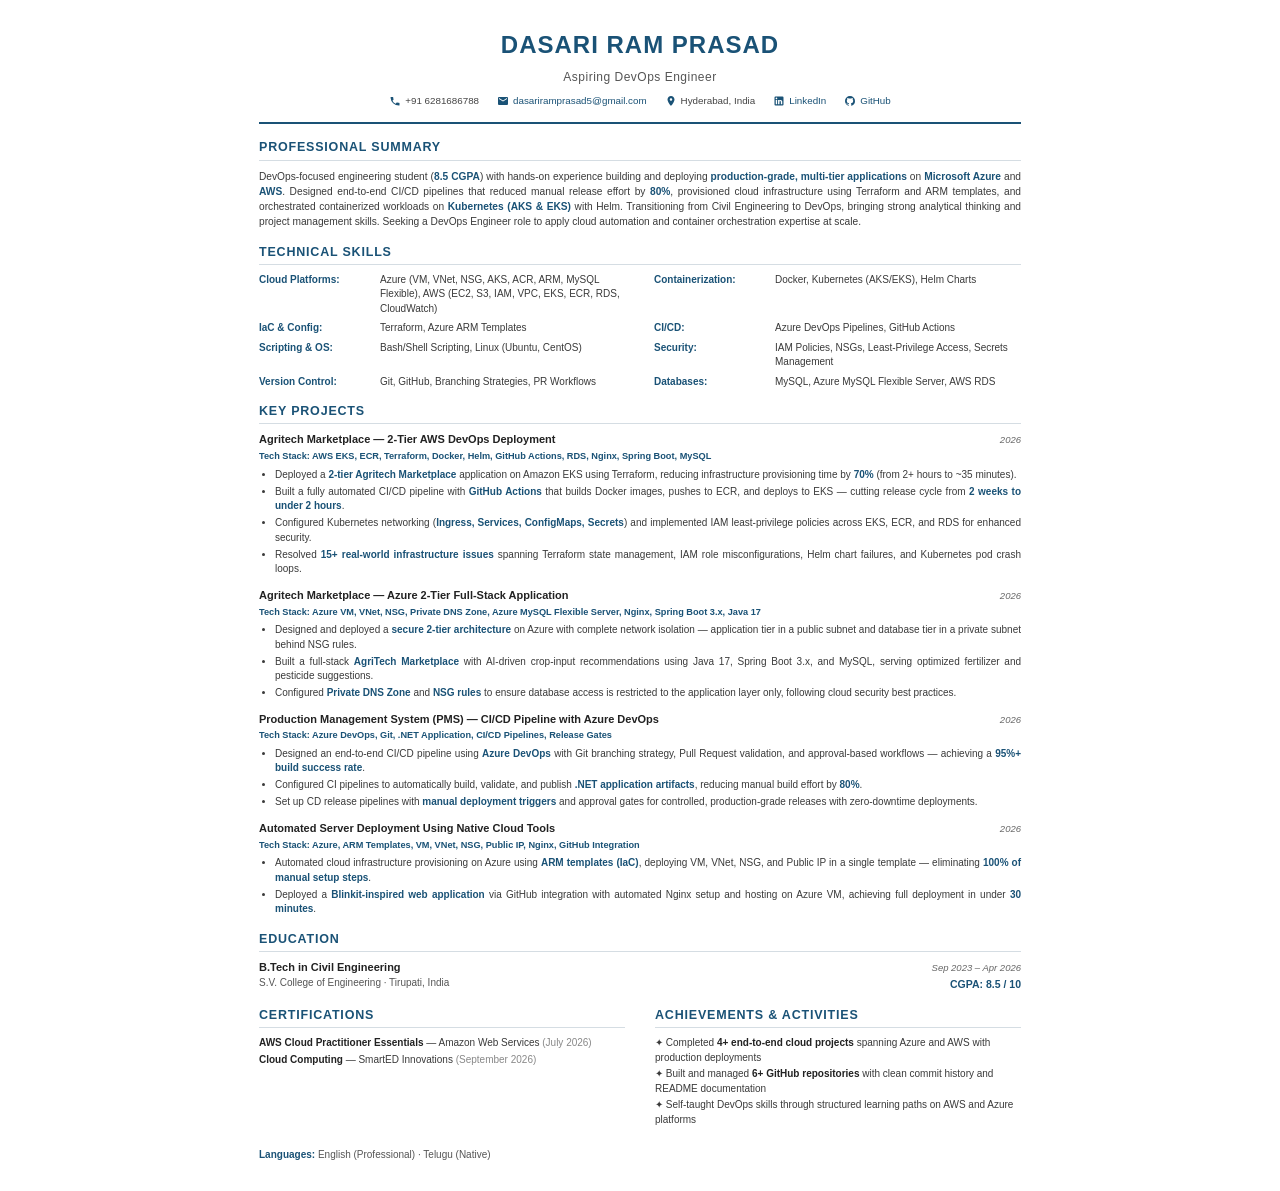
==== commit 0e3b60cb: "Add files via upload" ====
--- a/resume.html
+++ b/resume.html
@@ -3,648 +3,397 @@
 <head>
 <meta charset="UTF-8">
 <meta name="viewport" content="width=device-width, initial-scale=1.0">
-<title>Dasari Ram Prasad — DevOps &amp; Cloud Engineer</title>
-<meta name="description" content="Dasari Ram Prasad — DevOps &amp; Cloud Engineer specializing in Azure, AWS, Kubernetes, Terraform and CI/CD automation. Portfolio, projects and contact.">
-<meta name="theme-color" content="#0B0B0B">
-<link rel="icon" type="image/jpeg" href="profile.jpg">
-<link rel="preconnect" href="https://fonts.googleapis.com">
-<link rel="preconnect" href="https://fonts.gstatic.com" crossorigin>
-<link href="https://fonts.googleapis.com/css2?family=Outfit:wght@400;500;600;700;800&family=Inter:wght@400;500;600;700&display=swap" rel="stylesheet">
-<link rel="stylesheet" href="style.css">
-
-<!-- Open Graph -->
-<meta property="og:title" content="Dasari Ram Prasad — DevOps & Cloud Engineer">
-<meta property="og:description" content="Cloud infrastructure, Kubernetes and CI/CD portfolio.">
-<meta property="og:image" content="profile.jpg">
+<title>Dasari Ram Prasad - DevOps Engineer Resume</title>
+<style>
+  @page {
+    size: A4;
+    margin: 0;
+  }
+  * {
+    margin: 0;
+    padding: 0;
+    box-sizing: border-box;
+  }
+  body {
+    font-family: 'Segoe UI', Calibri, Arial, sans-serif;
+    color: #2d2d2d;
+    line-height: 1.45;
+    font-size: 10.2px;
+    background: #fff;
+    max-width: 830px;
+    margin: 0 auto;
+    padding: 28px 34px;
+  }
+
+  /* ── Header ── */
+  .header {
+    text-align: center;
+    padding-bottom: 14px;
+    border-bottom: 2.5px solid #1a5276;
+    margin-bottom: 14px;
+  }
+  .header h1 {
+    font-size: 24px;
+    font-weight: 700;
+    color: #1a5276;
+    letter-spacing: 1px;
+    margin-bottom: 6px;
+    text-transform: uppercase;
+  }
+  .header .subtitle {
+    font-size: 12px;
+    color: #555;
+    font-weight: 500;
+    margin-bottom: 8px;
+    letter-spacing: 0.5px;
+  }
+  .contact-row {
+    display: flex;
+    justify-content: center;
+    flex-wrap: wrap;
+    gap: 6px 18px;
+    font-size: 9.8px;
+    color: #444;
+  }
+  .contact-row a {
+    color: #1a5276;
+    text-decoration: none;
+  }
+  .contact-item {
+    display: flex;
+    align-items: center;
+    gap: 4px;
+  }
+  .contact-item svg {
+    width: 12px;
+    height: 12px;
+    fill: #1a5276;
+    flex-shrink: 0;
+  }
+
+  /* ── Section Titles ── */
+  .section {
+    margin-bottom: 13px;
+  }
+  .section-title {
+    font-size: 12.5px;
+    font-weight: 700;
+    color: #1a5276;
+    text-transform: uppercase;
+    letter-spacing: 0.8px;
+    border-bottom: 1.5px solid #d5dde3;
+    padding-bottom: 3px;
+    margin-bottom: 8px;
+  }
+
+  /* ── Summary ── */
+  .summary p {
+    font-size: 10.2px;
+    color: #3a3a3a;
+    text-align: justify;
+    line-height: 1.5;
+  }
+  .summary strong {
+    color: #1a5276;
+  }
+
+  /* ── Skills Grid ── */
+  .skills-grid {
+    display: grid;
+    grid-template-columns: 1fr 1fr;
+    gap: 5px 28px;
+  }
+  .skill-row {
+    display: flex;
+    gap: 6px;
+    font-size: 10px;
+    line-height: 1.45;
+  }
+  .skill-label {
+    font-weight: 700;
+    color: #1a5276;
+    white-space: nowrap;
+    min-width: 115px;
+    flex-shrink: 0;
+  }
+  .skill-value {
+    color: #3a3a3a;
+  }
+
+  /* ── Experience / Projects ── */
+  .entry {
+    margin-bottom: 11px;
+  }
+  .entry-header {
+    display: flex;
+    justify-content: space-between;
+    align-items: baseline;
+    flex-wrap: wrap;
+    margin-bottom: 2px;
+  }
+  .entry-title {
+    font-weight: 700;
+    font-size: 11px;
+    color: #222;
+  }
+  .entry-meta {
+    font-size: 9.5px;
+    color: #666;
+    font-style: italic;
+  }
+  .entry-org {
+    font-size: 10px;
+    color: #555;
+    margin-bottom: 3px;
+  }
+  .entry-tech {
+    font-size: 9.2px;
+    color: #1a5276;
+    font-weight: 600;
+    margin-bottom: 4px;
+  }
+  .entry ul {
+    padding-left: 16px;
+    margin: 0;
+  }
+  .entry li {
+    font-size: 10px;
+    color: #3a3a3a;
+    margin-bottom: 2.5px;
+    line-height: 1.45;
+    text-align: justify;
+  }
+  .entry li strong {
+    color: #1a5276;
+    font-weight: 700;
+  }
+
+  /* ── Education ── */
+  .edu-row {
+    display: flex;
+    justify-content: space-between;
+    align-items: baseline;
+  }
+
+  /* ── Certifications ── */
+  .cert-list {
+    display: flex;
+    flex-wrap: wrap;
+    gap: 4px 0;
+  }
+  .cert-item {
+    font-size: 10px;
+    color: #3a3a3a;
+    width: 100%;
+    margin-bottom: 2px;
+    line-height: 1.45;
+  }
+  .cert-item strong {
+    color: #222;
+  }
+
+  /* ── Two Column Bottom ── */
+  .two-col {
+    display: grid;
+    grid-template-columns: 1fr 1fr;
+    gap: 0 30px;
+  }
+
+  /* ── Print ── */
+  @media print {
+    body {
+      padding: 20px 28px;
+    }
+  }
+</style>
 </head>
 <body>
 
-<a class="skip-link" href="#main">Skip to content</a>
-
-<!-- ══════════ LOADER ══════════ -->
-<div class="loader" id="loader" aria-hidden="true">
-  <div class="loader-mark">DRP</div>
-  <div class="loader-bar"><span id="loaderFill"></span></div>
-</div>
-
-<!-- ══════════ CURSOR GLOW (desktop only, decorative) ══════════ -->
-<div class="cursor-glow" id="cursorGlow" aria-hidden="true"></div>
-<div class="cursor-dot" id="cursorDot" aria-hidden="true"></div>
-
-<!-- ══════════ NAVBAR ══════════ -->
-<header class="navbar" id="navbar">
-  <a href="#hero" class="brand">DRP<span class="brand-dot"></span></a>
-  <nav class="nav-links" aria-label="Primary">
-    <a href="#about" data-nav="about">About</a>
-    <a href="#skills" data-nav="skills">Skills</a>
-    <a href="#projects" data-nav="projects">Projects</a>
-    <a href="#services" data-nav="services">Services</a>
-    <a href="#experience" data-nav="experience">Experience</a>
-    <a href="#achievements" data-nav="achievements">Achievements</a>
-    <a href="#certificates" data-nav="certificates">Certificates</a>
-    <a href="#blog" data-nav="blog">Blog</a>
-    <a href="#contact" data-nav="contact">Contact</a>
-  </nav>
-  <a href="#contact" class="btn btn-glow btn-sm nav-cta">Let's talk</a>
-  <button class="nav-toggle" id="navToggle" aria-label="Open menu" aria-expanded="false">
-    <span></span><span></span><span></span>
-  </button>
-</header>
-
-<!-- ══════════ HERO ══════════ -->
-<section class="hero" id="hero">
-  <canvas id="particles" class="particles" aria-hidden="true"></canvas>
-  <div class="hero-glow hero-glow-1" aria-hidden="true"></div>
-  <div class="hero-glow hero-glow-2" aria-hidden="true"></div>
-
-  <div class="hero-inner">
-    <div class="avatar-ring reveal" data-reveal>
-      <img src="profile.jpg" alt="Portrait of Dasari Ram Prasad" width="140" height="140" loading="eager">
-    </div>
-
-    <p class="eyebrow reveal" data-reveal>Available for DevOps &amp; Cloud roles</p>
-    <h1 class="hero-title reveal" data-reveal>
-      Hi, I'm <span class="text-gradient">Dasari Ram Prasad</span>
-    </h1>
-    <p class="hero-subtitle reveal" data-reveal>
-      DevOps Engineer <span class="sep">•</span> Cloud Infrastructure <span class="sep">•</span> CI/CD Automation
-    </p>
-    <p class="hero-pitch reveal" data-reveal>
-      I design, automate and ship cloud infrastructure on Azure and AWS — containers on Kubernetes,
-      environments in Terraform, and releases through pipelines that cut deployment time by 80%.
-    </p>
-
-    <div class="hero-actions reveal" data-reveal>
-      <a href="#projects" class="btn btn-glow">View Projects</a>
-      <a href="resume.html" class="btn btn-outline" download>Download Résumé</a>
-      <a href="#contact" class="btn btn-ghost">Contact Me</a>
-    </div>
-
-    <div class="hero-scroll" aria-hidden="true"><span></span>Scroll</div>
-  </div>
-</section>
-
-<main id="main">
-
-  <!-- ══════════ ABOUT ══════════ -->
-  <section class="section" id="about">
-    <p class="eyebrow reveal" data-reveal>About</p>
-    <h2 class="section-title reveal" data-reveal>Systems thinking, applied to the cloud</h2>
-    <div class="about-grid">
-      <p class="about-text reveal" data-reveal>
-        I'm a DevOps-focused engineering student with hands-on experience across Azure, AWS, Kubernetes,
-        Docker and Terraform. My background is Civil Engineering — a discipline built on systems, load and
-        dependencies, which turned out to translate directly into infrastructure design. Today I focus on
-        cloud automation: turning manual, fragile deployments into pipelines a whole team can trust.
-      </p>
-      <div class="stats-grid reveal" data-reveal>
-        <div class="stat-card glass">
-          <span class="stat-number" data-count="2">0</span><span class="stat-suffix">+</span>
-          <p class="stat-label">Years Learning Cloud</p>
-        </div>
-        <div class="stat-card glass">
-          <span class="stat-number" data-count="4">0</span><span class="stat-suffix">+</span>
-          <p class="stat-label">Projects Shipped</p>
-        </div>
-        <div class="stat-card glass">
-          <span class="stat-number" data-count="80">0</span><span class="stat-suffix">%</span>
-          <p class="stat-label">Faster Releases</p>
-        </div>
-        <div class="stat-card glass">
-          <span class="stat-number" data-count="2">0</span><span class="stat-suffix"></span>
-          <p class="stat-label">Certifications</p>
-        </div>
+<!-- ════════════════ HEADER ════════════════ -->
+<div class="header">
+  <h1>Dasari Ram Prasad</h1>
+  <div class="subtitle">Aspiring DevOps Engineer</div>
+  <div class="contact-row">
+    <span class="contact-item">
+      <svg viewBox="0 0 24 24"><path d="M6.62 10.79a15.05 15.05 0 006.59 6.59l2.2-2.2a1 1 0 011.01-.24 11.72 11.72 0 003.58.57 1 1 0 011 1v3.5a1 1 0 01-1 1A17 17 0 013 5a1 1 0 011-1h3.5a1 1 0 011 1 11.72 11.72 0 00.57 3.58 1 1 0 01-.24 1.01l-2.2 2.2z"/></svg>
+      +91 6281686788
+    </span>
+    <span class="contact-item">
+      <svg viewBox="0 0 24 24"><path d="M20 4H4a2 2 0 00-2 2v12a2 2 0 002 2h16a2 2 0 002-2V6a2 2 0 00-2-2zm0 4l-8 5-8-5V6l8 5 8-5v2z"/></svg>
+      <a href="mailto:dasariramprasad5@gmail.com">dasariramprasad5@gmail.com</a>
+    </span>
+    <span class="contact-item">
+      <svg viewBox="0 0 24 24"><path d="M12 2C8.13 2 5 5.13 5 9c0 5.25 7 13 7 13s7-7.75 7-13c0-3.87-3.13-7-7-7zm0 9.5A2.5 2.5 0 1112 6.5a2.5 2.5 0 010 5z"/></svg>
+      Hyderabad, India
+    </span>
+    <span class="contact-item">
+      <svg viewBox="0 0 24 24"><path d="M19 3a2 2 0 012 2v14a2 2 0 01-2 2H5a2 2 0 01-2-2V5a2 2 0 012-2h14m-.5 15.5v-5.3a3.26 3.26 0 00-3.26-3.26c-.85 0-1.84.52-2.32 1.3v-1.11h-2.79v8.37h2.79v-4.93c0-.77.62-1.4 1.39-1.4a1.4 1.4 0 011.4 1.4v4.93h2.79M6.88 8.56a1.68 1.68 0 001.68-1.68c0-.93-.75-1.69-1.68-1.69a1.69 1.69 0 00-1.69 1.69c0 .93.76 1.68 1.69 1.68m1.39 9.94v-8.37H5.5v8.37h2.77z"/></svg>
+      <a href="https://www.linkedin.com/in/ram-prasad-dasari-8b1b52217">LinkedIn</a>
+    </span>
+    <span class="contact-item">
+      <svg viewBox="0 0 24 24"><path d="M12 2A10 10 0 002 12c0 4.42 2.87 8.17 6.84 9.5.5.08.66-.23.66-.5v-1.69c-2.77.6-3.36-1.34-3.36-1.34-.46-1.16-1.11-1.47-1.11-1.47-.91-.62.07-.6.07-.6 1 .07 1.53 1.03 1.53 1.03.87 1.52 2.34 1.07 2.91.83.09-.65.35-1.09.63-1.34-2.22-.25-4.55-1.11-4.55-4.92 0-1.11.38-2 1.03-2.71-.1-.25-.45-1.29.1-2.64 0 0 .84-.27 2.75 1.02.79-.22 1.65-.33 2.5-.33.85 0 1.71.11 2.5.33 1.91-1.29 2.75-1.02 2.75-1.02.55 1.35.2 2.39.1 2.64.65.71 1.03 1.6 1.03 2.71 0 3.82-2.34 4.66-4.57 4.91.36.31.69.92.69 1.85V21c0 .27.16.59.67.5A10.02 10.02 0 0022 12 10 10 0 0012 2z"/></svg>
+      <a href="https://github.com/DASARI5728558">GitHub</a>
+    </span>
+  </div>
+</div>
+
+<!-- ════════════════ PROFESSIONAL SUMMARY ════════════════ -->
+<div class="section summary">
+  <div class="section-title">Professional Summary</div>
+  <p>
+    DevOps-focused engineering student (<strong>8.5 CGPA</strong>) with hands-on experience building and deploying <strong>production-grade, multi-tier applications</strong> on <strong>Microsoft Azure</strong> and <strong>AWS</strong>. Designed end-to-end CI/CD pipelines that reduced manual release effort by <strong>80%</strong>, provisioned cloud infrastructure using Terraform and ARM templates, and orchestrated containerized workloads on <strong>Kubernetes (AKS &amp; EKS)</strong> with Helm. Transitioning from Civil Engineering to DevOps, bringing strong analytical thinking and project management skills. Seeking a DevOps Engineer role to apply cloud automation and container orchestration expertise at scale.
+  </p>
+</div>
+
+<!-- ════════════════ TECHNICAL SKILLS ════════════════ -->
+<div class="section">
+  <div class="section-title">Technical Skills</div>
+  <div class="skills-grid">
+    <div class="skill-row">
+      <span class="skill-label">Cloud Platforms:</span>
+      <span class="skill-value">Azure (VM, VNet, NSG, AKS, ACR, ARM, MySQL Flexible), AWS (EC2, S3, IAM, VPC, EKS, ECR, RDS, CloudWatch)</span>
+    </div>
+    <div class="skill-row">
+      <span class="skill-label">Containerization:</span>
+      <span class="skill-value">Docker, Kubernetes (AKS/EKS), Helm Charts</span>
+    </div>
+    <div class="skill-row">
+      <span class="skill-label">IaC &amp; Config:</span>
+      <span class="skill-value">Terraform, Azure ARM Templates</span>
+    </div>
+    <div class="skill-row">
+      <span class="skill-label">CI/CD:</span>
+      <span class="skill-value">Azure DevOps Pipelines, GitHub Actions</span>
+    </div>
+    <div class="skill-row">
+      <span class="skill-label">Scripting &amp; OS:</span>
+      <span class="skill-value">Bash/Shell Scripting, Linux (Ubuntu, CentOS)</span>
+    </div>
+    <div class="skill-row">
+      <span class="skill-label">Security:</span>
+      <span class="skill-value">IAM Policies, NSGs, Least-Privilege Access, Secrets Management</span>
+    </div>
+    <div class="skill-row">
+      <span class="skill-label">Version Control:</span>
+      <span class="skill-value">Git, GitHub, Branching Strategies, PR Workflows</span>
+    </div>
+    <div class="skill-row">
+      <span class="skill-label">Databases:</span>
+      <span class="skill-value">MySQL, Azure MySQL Flexible Server, AWS RDS</span>
+    </div>
+  </div>
+</div>
+
+<!-- ════════════════ PROJECTS ════════════════ -->
+<div class="section">
+  <div class="section-title">Key Projects</div>
+
+  <!-- Project 1 -->
+  <div class="entry">
+    <div class="entry-header">
+      <span class="entry-title">Agritech Marketplace — 2-Tier AWS DevOps Deployment</span>
+      <span class="entry-meta">2026</span>
+    </div>
+    <div class="entry-tech">Tech Stack: AWS EKS, ECR, Terraform, Docker, Helm, GitHub Actions, RDS, Nginx, Spring Boot, MySQL</div>
+    <ul>
+      <li>Deployed a <strong>2-tier Agritech Marketplace</strong> application on Amazon EKS using Terraform, reducing infrastructure provisioning time by <strong>70%</strong> (from 2+ hours to ~35 minutes).</li>
+      <li>Built a fully automated CI/CD pipeline with <strong>GitHub Actions</strong> that builds Docker images, pushes to ECR, and deploys to EKS — cutting release cycle from <strong>2 weeks to under 2 hours</strong>.</li>
+      <li>Configured Kubernetes networking (<strong>Ingress, Services, ConfigMaps, Secrets</strong>) and implemented IAM least-privilege policies across EKS, ECR, and RDS for enhanced security.</li>
+      <li>Resolved <strong>15+ real-world infrastructure issues</strong> spanning Terraform state management, IAM role misconfigurations, Helm chart failures, and Kubernetes pod crash loops.</li>
+    </ul>
+  </div>
+
+  <!-- Project 2 -->
+  <div class="entry">
+    <div class="entry-header">
+      <span class="entry-title">Agritech Marketplace — Azure 2-Tier Full-Stack Application</span>
+      <span class="entry-meta">2026</span>
+    </div>
+    <div class="entry-tech">Tech Stack: Azure VM, VNet, NSG, Private DNS Zone, Azure MySQL Flexible Server, Nginx, Spring Boot 3.x, Java 17</div>
+    <ul>
+      <li>Designed and deployed a <strong>secure 2-tier architecture</strong> on Azure with complete network isolation — application tier in a public subnet and database tier in a private subnet behind NSG rules.</li>
+      <li>Built a full-stack <strong>AgriTech Marketplace</strong> with AI-driven crop-input recommendations using Java 17, Spring Boot 3.x, and MySQL, serving optimized fertilizer and pesticide suggestions.</li>
+      <li>Configured <strong>Private DNS Zone</strong> and <strong>NSG rules</strong> to ensure database access is restricted to the application layer only, following cloud security best practices.</li>
+    </ul>
+  </div>
+
+  <!-- Project 3 -->
+  <div class="entry">
+    <div class="entry-header">
+      <span class="entry-title">Production Management System (PMS) — CI/CD Pipeline with Azure DevOps</span>
+      <span class="entry-meta">2026</span>
+    </div>
+    <div class="entry-tech">Tech Stack: Azure DevOps, Git, .NET Application, CI/CD Pipelines, Release Gates</div>
+    <ul>
+      <li>Designed an end-to-end CI/CD pipeline using <strong>Azure DevOps</strong> with Git branching strategy, Pull Request validation, and approval-based workflows — achieving a <strong>95%+ build success rate</strong>.</li>
+      <li>Configured CI pipelines to automatically build, validate, and publish <strong>.NET application artifacts</strong>, reducing manual build effort by <strong>80%</strong>.</li>
+      <li>Set up CD release pipelines with <strong>manual deployment triggers</strong> and approval gates for controlled, production-grade releases with zero-downtime deployments.</li>
+    </ul>
+  </div>
+
+  <!-- Project 4 -->
+  <div class="entry">
+    <div class="entry-header">
+      <span class="entry-title">Automated Server Deployment Using Native Cloud Tools</span>
+      <span class="entry-meta">2026</span>
+    </div>
+    <div class="entry-tech">Tech Stack: Azure, ARM Templates, VM, VNet, NSG, Public IP, Nginx, GitHub Integration</div>
+    <ul>
+      <li>Automated cloud infrastructure provisioning on Azure using <strong>ARM templates (IaC)</strong>, deploying VM, VNet, NSG, and Public IP in a single template — eliminating <strong>100% of manual setup steps</strong>.</li>
+      <li>Deployed a <strong>Blinkit-inspired web application</strong> via GitHub integration with automated Nginx setup and hosting on Azure VM, achieving full deployment in under <strong>30 minutes</strong>.</li>
+    </ul>
+  </div>
+</div>
+
+<!-- ════════════════ EDUCATION ════════════════ -->
+<div class="section">
+  <div class="section-title">Education</div>
+  <div class="entry" style="margin-bottom:0;">
+    <div class="edu-row">
+      <div>
+        <span class="entry-title">B.Tech in Civil Engineering</span>
+        <div class="entry-org">S.V. College of Engineering · Tirupati, India</div>
       </div>
-    </div>
-  </section>
-
-  <!-- ══════════ SKILLS ══════════ -->
-  <section class="section" id="skills">
-    <p class="eyebrow reveal" data-reveal>Skills</p>
-    <h2 class="section-title reveal" data-reveal>Tools I build with</h2>
-    <p class="section-lead reveal" data-reveal>
-      Grounded in what's actually on my résumé — no filler frameworks, just the stack I use to ship infrastructure.
-    </p>
-
-    <div class="skills-grid">
-
-      <div class="skill-card glass reveal" data-reveal>
-        <h3>Cloud Platforms</h3>
-        <div class="skill-row">
-          <img class="skill-icon" src="https://cdn.simpleicons.org/microsoftazure/22D3EE" alt="" loading="lazy"><span>Azure</span>
-          <div class="bar"><span style="--w:85%"></span></div>
-        </div>
-        <div class="skill-row">
-          <img class="skill-icon" src="https://cdn.simpleicons.org/amazonaws/A855F7" alt="" loading="lazy"><span>AWS</span>
-          <div class="bar"><span style="--w:75%"></span></div>
-        </div>
+      <div style="text-align:right;">
+        <span class="entry-meta">Sep 2023 – Apr 2026</span>
+        <div style="font-size:10.5px; font-weight:700; color:#1a5276; margin-top:2px;">CGPA: 8.5 / 10</div>
       </div>
-
-      <div class="skill-card glass reveal" data-reveal>
-        <h3>Containers</h3>
-        <div class="skill-row">
-          <img class="skill-icon" src="https://cdn.simpleicons.org/docker/3B82F6" alt="" loading="lazy"><span>Docker</span>
-          <div class="bar"><span style="--w:80%"></span></div>
-        </div>
-        <div class="skill-row">
-          <img class="skill-icon" src="https://cdn.simpleicons.org/kubernetes/22D3EE" alt="" loading="lazy"><span>Kubernetes</span>
-          <div class="bar"><span style="--w:75%"></span></div>
-        </div>
-      </div>
-
-      <div class="skill-card glass reveal" data-reveal>
-        <h3>Infrastructure as Code</h3>
-        <div class="skill-row">
-          <img class="skill-icon" src="https://cdn.simpleicons.org/terraform/A855F7" alt="" loading="lazy"><span>Terraform</span>
-          <div class="bar"><span style="--w:80%"></span></div>
-        </div>
-        <div class="skill-row">
-          <img class="skill-icon" src="https://cdn.simpleicons.org/microsoftazure/3B82F6" alt="" loading="lazy"><span>Azure ARM</span>
-          <div class="bar"><span style="--w:70%"></span></div>
-        </div>
-      </div>
-
-      <div class="skill-card glass reveal" data-reveal>
-        <h3>CI / CD</h3>
-        <div class="skill-row">
-          <img class="skill-icon" src="https://cdn.simpleicons.org/azuredevops/22D3EE" alt="" loading="lazy"><span>Azure DevOps</span>
-          <div class="bar"><span style="--w:85%"></span></div>
-        </div>
-        <div class="skill-row">
-          <img class="skill-icon" src="https://cdn.simpleicons.org/githubactions/A855F7" alt="" loading="lazy"><span>GitHub Actions</span>
-          <div class="bar"><span style="--w:80%"></span></div>
-        </div>
-      </div>
-
-      <div class="skill-card glass reveal" data-reveal>
-        <h3>Backend &amp; Data</h3>
-        <div class="skill-row">
-          <img class="skill-icon" src="https://cdn.simpleicons.org/openjdk/3B82F6" alt="" loading="lazy"><span>Java / Spring Boot</span>
-          <div class="bar"><span style="--w:70%"></span></div>
-        </div>
-        <div class="skill-row">
-          <img class="skill-icon" src="https://cdn.simpleicons.org/mysql/22D3EE" alt="" loading="lazy"><span>MySQL</span>
-          <div class="bar"><span style="--w:75%"></span></div>
-        </div>
-      </div>
-
-      <div class="skill-card glass reveal" data-reveal>
-        <h3>Security &amp; OS</h3>
-        <div class="skill-row">
-          <img class="skill-icon" src="https://cdn.simpleicons.org/linux/A855F7" alt="" loading="lazy"><span>Linux</span>
-          <div class="bar"><span style="--w:80%"></span></div>
-        </div>
-        <div class="skill-row">
-          <img class="skill-icon" src="https://cdn.simpleicons.org/git/3B82F6" alt="" loading="lazy"><span>Git / IAM / NSG</span>
-          <div class="bar"><span style="--w:85%"></span></div>
-        </div>
-      </div>
-
-    </div>
-  </section>
-
-  <!-- ══════════ PROJECTS ══════════ -->
-  <section class="section" id="projects">
-    <p class="eyebrow reveal" data-reveal>Projects</p>
-    <h2 class="section-title reveal" data-reveal>Selected deployments</h2>
-
-    <div class="project-grid">
-
-      <article class="project-card tilt reveal" data-reveal>
-        <div class="project-media">
-          <img src="https://picsum.photos/seed/agritech-aws/900/600" alt="AWS EKS Agritech Marketplace architecture screenshot" loading="lazy">
-          <span class="badge badge-green"><svg class="icon-line icon-xs" viewBox="0 0 24 24"><polyline points="20 6 9 17 4 12"/></svg>Deployed</span>
-        </div>
-        <div class="project-body">
-          <h3>Agritech Marketplace — AWS EKS</h3>
-          <p>2-tier marketplace deployed on Amazon EKS with a fully automated CI/CD release pipeline.</p>
-          <ul class="feature-list">
-            <li>Terraform-provisioned infra — 2hrs → ~35min</li>
-            <li>GitHub Actions build → ECR → EKS deploy</li>
-            <li>IAM least-privilege across EKS, ECR, RDS</li>
-          </ul>
-          <div class="tech-tags">
-            <code>AWS EKS</code><code>ECR</code><code>Terraform</code><code>Helm</code><code>GitHub Actions</code>
-          </div>
-          <div class="project-links">
-            <a href="https://github.com/DASARI5728558" target="_blank" rel="noopener">GitHub</a>
-            <span class="link-sep">·</span>
-            <a href="#contact">Request demo</a>
-          </div>
-        </div>
-      </article>
-
-      <article class="project-card tilt reveal" data-reveal>
-        <div class="project-media">
-          <img src="https://picsum.photos/seed/agritech-azure/900/600" alt="Azure 2-tier Agritech Marketplace screenshot" loading="lazy">
-          <span class="badge badge-green"><svg class="icon-line icon-xs" viewBox="0 0 24 24"><polyline points="20 6 9 17 4 12"/></svg>Deployed</span>
-        </div>
-        <div class="project-body">
-          <h3>Agritech Marketplace — Azure 2-Tier</h3>
-          <p>Full-stack marketplace with AI-driven crop-input recommendations, isolated across public/private subnets.</p>
-          <ul class="feature-list">
-            <li>Private DNS zone + NSG-restricted DB tier</li>
-            <li>Spring Boot 3.x + Java 17 + MySQL backend</li>
-            <li>Secure, production-style network topology</li>
-          </ul>
-          <div class="tech-tags">
-            <code>Azure VM</code><code>VNet</code><code>NSG</code><code>Spring Boot</code><code>MySQL</code>
-          </div>
-          <div class="project-links">
-            <a href="https://github.com/DASARI5728558" target="_blank" rel="noopener">GitHub</a>
-            <span class="link-sep">·</span>
-            <a href="#contact">Request demo</a>
-          </div>
-        </div>
-      </article>
-
-      <article class="project-card tilt reveal" data-reveal>
-        <div class="project-media">
-          <img src="https://picsum.photos/seed/pms-cicd/900/600" alt="Production Management System CI/CD pipeline screenshot" loading="lazy">
-          <span class="badge badge-green"><svg class="icon-line icon-xs" viewBox="0 0 24 24"><polyline points="20 6 9 17 4 12"/></svg>Deployed</span>
-        </div>
-        <div class="project-body">
-          <h3>Production Management System — CI/CD</h3>
-          <p>End-to-end Azure DevOps pipeline with branch protection, approval gates and release automation.</p>
-          <ul class="feature-list">
-            <li>95%+ build success rate</li>
-            <li>Automated .NET build + artifact publishing</li>
-            <li>Zero-downtime, approval-gated releases</li>
-          </ul>
-          <div class="tech-tags">
-            <code>Azure DevOps</code><code>Git</code><code>Release Gates</code>
-          </div>
-          <div class="project-links">
-            <a href="https://github.com/DASARI5728558" target="_blank" rel="noopener">GitHub</a>
-            <span class="link-sep">·</span>
-            <a href="#contact">Request demo</a>
-          </div>
-        </div>
-      </article>
-
-      <article class="project-card tilt reveal" data-reveal>
-        <div class="project-media">
-          <img src="https://picsum.photos/seed/arm-deploy/900/600" alt="Automated ARM server deployment screenshot" loading="lazy">
-          <span class="badge badge-green"><svg class="icon-line icon-xs" viewBox="0 0 24 24"><polyline points="20 6 9 17 4 12"/></svg>Deployed</span>
-        </div>
-        <div class="project-body">
-          <h3>Automated Server Deployment</h3>
-          <p>Single ARM template provisions a complete server stack with zero manual setup steps.</p>
-          <ul class="feature-list">
-            <li>VM, VNet, NSG, public IP in one template</li>
-            <li>Nginx auto-configured via GitHub integration</li>
-            <li>Full deploy in under 30 minutes</li>
-          </ul>
-          <div class="tech-tags">
-            <code>Azure ARM</code><code>VNet</code><code>NSG</code><code>Nginx</code>
-          </div>
-          <div class="project-links">
-            <a href="https://github.com/DASARI5728558" target="_blank" rel="noopener">GitHub</a>
-            <span class="link-sep">·</span>
-            <a href="#contact">Request demo</a>
-          </div>
-        </div>
-      </article>
-
-    </div>
-  </section>
-
-  <!-- ══════════ SERVICES ══════════ -->
-  <section class="section" id="services">
-    <p class="eyebrow reveal" data-reveal>Services</p>
-    <h2 class="section-title reveal" data-reveal>How I can help</h2>
-
-    <div class="services-grid">
-      <div class="service-card glass reveal" data-reveal>
-        <div class="service-icon" style="color:var(--blue)">
-          <svg class="icon-line icon-lg" viewBox="0 0 24 24"><path d="M18 10h-1.26A8 8 0 1 0 9 20h9a5 5 0 0 0 0-10z"/></svg>
-        </div>
-        <h3>Cloud Deployment</h3>
-        <p>Provisioning and hardening infrastructure on Azure and AWS with Terraform and ARM.</p>
-      </div>
-      <div class="service-card glass reveal" data-reveal>
-        <div class="service-icon" style="color:var(--purple)">
-          <svg class="icon-line icon-lg" viewBox="0 0 24 24"><polyline points="23 4 23 10 17 10"/><polyline points="1 20 1 14 7 14"/><path d="M3.51 9a9 9 0 0 1 14.85-3.36L23 10M1 14l4.64 4.36A9 9 0 0 0 20.49 15"/></svg>
-        </div>
-        <h3>CI/CD Pipelines</h3>
-        <p>Build, test and release automation with Azure DevOps and GitHub Actions.</p>
-      </div>
-      <div class="service-card glass reveal" data-reveal>
-        <div class="service-icon" style="color:var(--cyan)">
-          <svg class="icon-line icon-lg" viewBox="0 0 24 24"><path d="M21 16V8a2 2 0 0 0-1-1.73l-7-4a2 2 0 0 0-2 0l-7 4A2 2 0 0 0 3 8v8a2 2 0 0 0 1 1.73l7 4a2 2 0 0 0 2 0l7-4A2 2 0 0 0 21 16z"/><polyline points="3.27 6.96 12 12.01 20.73 6.96"/><line x1="12" y1="22.08" x2="12" y2="12"/></svg>
-        </div>
-        <h3>Container Orchestration</h3>
-        <p>Docker images and Kubernetes deployments — AKS, EKS, Helm charts, networking.</p>
-      </div>
-      <div class="service-card glass reveal" data-reveal>
-        <div class="service-icon" style="color:var(--blue)">
-          <svg class="icon-line icon-lg" viewBox="0 0 24 24"><path d="M12 22s8-4 8-10V5l-8-3-8 3v7c0 6 8 10 8 10z"/></svg>
-        </div>
-        <h3>Cloud Security</h3>
-        <p>IAM least-privilege, NSG rules, network isolation and secrets management.</p>
-      </div>
-      <div class="service-card glass reveal" data-reveal>
-        <div class="service-icon" style="color:var(--purple)">
-          <svg class="icon-line icon-lg" viewBox="0 0 24 24"><polyline points="4 17 10 11 4 5"/><line x1="12" y1="19" x2="20" y2="19"/></svg>
-        </div>
-        <h3>Infra Consulting</h3>
-        <p>Auditing existing deployments and recommending automation opportunities.</p>
-      </div>
-    </div>
-  </section>
-
-  <!-- ══════════ EXPERIENCE TIMELINE ══════════ -->
-  <section class="section" id="experience">
-    <p class="eyebrow reveal" data-reveal>Journey</p>
-    <h2 class="section-title reveal" data-reveal>Experience &amp; Education</h2>
-
-    <div class="timeline">
-      <div class="timeline-item reveal" data-reveal>
-        <div class="timeline-dot"></div>
-        <div class="timeline-content glass">
-          <span class="timeline-date">2023 — Present</span>
-          <h3>B.Tech in Civil Engineering</h3>
-          <p>S.V. College of Engineering, Tirupati · CGPA 8.5/10</p>
-        </div>
-      </div>
-      <div class="timeline-item reveal" data-reveal>
-        <div class="timeline-dot"></div>
-        <div class="timeline-content glass">
-          <span class="timeline-date">2026</span>
-          <h3>First Production Cloud Deployments</h3>
-          <p>Shipped AWS EKS and Azure 2-tier Agritech Marketplace projects end-to-end.</p>
-        </div>
-      </div>
-      <div class="timeline-item reveal" data-reveal>
-        <div class="timeline-dot"></div>
-        <div class="timeline-content glass">
-          <span class="timeline-date">2026</span>
-          <h3>CI/CD &amp; IaC Focus</h3>
-          <p>Built Azure DevOps release pipelines and ARM-automated infrastructure deployments.</p>
-        </div>
-      </div>
-      <div class="timeline-item reveal" data-reveal>
-        <div class="timeline-dot"></div>
-        <div class="timeline-content glass">
-          <span class="timeline-date">2026</span>
-          <h3>Graduating — Seeking DevOps Role</h3>
-          <p>Looking to bring cloud automation and container orchestration skills to a team.</p>
-        </div>
-      </div>
-    </div>
-  </section>
-
-  <!-- ══════════ ACHIEVEMENTS & ACTIVITIES ══════════ -->
-  <section class="section" id="achievements">
-    <p class="eyebrow reveal" data-reveal>Activity</p>
-    <h2 class="section-title reveal" data-reveal>Achievements &amp; Activities</h2>
-    <p class="section-lead reveal" data-reveal>
-      Pulled straight from <a href="https://github.com/DASARI5728558" target="_blank" rel="noopener" style="color:var(--cyan)">github.com/DASARI5728558</a>.
-    </p>
-
-    <div class="skills-grid">
-      <div class="skill-card glass reveal" data-reveal>
-        <h3>Repositories</h3>
-        <ul class="feature-list">
-          <li>7 public repositories spanning Terraform/HCL, Java, and web (HTML/CSS)</li>
-          <li>Maintains a custom GitHub profile README with live stats, streak and top-languages widgets</li>
-        </ul>
-      </div>
-      <div class="skill-card glass reveal" data-reveal>
-        <h3>Featured Repos</h3>
-        <ul class="feature-list">
-          <li><code>agritech-marketplace-eks-kubernetes-deploy</code></li>
-          <li><code>Automated-Agritech-Marketplace</code> (Terraform)</li>
-          <li><code>Agritech-terra-docker-project</code></li>
-          <li><code>portfolio-website</code></li>
-        </ul>
-      </div>
-      <div class="skill-card glass reveal" data-reveal>
-        <h3>Self-Directed Tooling</h3>
-        <ul class="feature-list">
-          <li>Beyond the core stack: Ansible, Grafana, Prometheus, SonarQube, Nginx, Apache Tomcat, PostgreSQL</li>
-        </ul>
-      </div>
-    </div>
-  </section>
-
-  <!-- ══════════ CERTIFICATES ══════════ -->
-  <section class="section" id="certificates">
-    <p class="eyebrow reveal" data-reveal>Certificates</p>
-    <h2 class="section-title reveal" data-reveal>Verified learning</h2>
-
-    <div class="cert-grid">
-      <button class="cert-card glass reveal" data-reveal data-cert-title="AWS Cloud Practitioner Essentials" data-cert-issuer="Amazon Web Services" data-cert-date="July 2026" data-cert-img="https://picsum.photos/seed/cert-aws/900/650">
-        <img src="https://picsum.photos/seed/cert-aws/500/350" alt="AWS Cloud Practitioner Essentials certificate" loading="lazy">
-        <span class="cert-name">AWS Cloud Practitioner Essentials</span>
-      </button>
-      <button class="cert-card glass reveal" data-reveal data-cert-title="Cloud Computing" data-cert-issuer="SmartED Innovations" data-cert-date="September 2026" data-cert-img="https://picsum.photos/seed/cert-cloud/900/650">
-        <img src="https://picsum.photos/seed/cert-cloud/500/350" alt="Cloud Computing certificate" loading="lazy">
-        <span class="cert-name">Cloud Computing</span>
-      </button>
-    </div>
-  </section>
-
-  <!-- ══════════ TESTIMONIALS ══════════ -->
-  <section class="section" id="testimonials">
-    <p class="eyebrow reveal" data-reveal>Testimonials</p>
-    <h2 class="section-title reveal" data-reveal>What people say</h2>
-    <p class="section-lead reveal" data-reveal>Placeholder quotes — swap in real references before publishing.</p>
-
-    <div class="testimonial-track glass reveal" data-reveal>
-      <div class="testimonial-slides" id="testimonialSlides">
-        <div class="testimonial-slide active">
-          <div class="stars"><svg class="icon-star" viewBox="0 0 24 24"><polygon points="12 2 15.09 8.26 22 9.27 17 14.14 18.18 21.02 12 17.77 5.82 21.02 7 14.14 2 9.27 8.91 8.26 12 2"/></svg><svg class="icon-star" viewBox="0 0 24 24"><polygon points="12 2 15.09 8.26 22 9.27 17 14.14 18.18 21.02 12 17.77 5.82 21.02 7 14.14 2 9.27 8.91 8.26 12 2"/></svg><svg class="icon-star" viewBox="0 0 24 24"><polygon points="12 2 15.09 8.26 22 9.27 17 14.14 18.18 21.02 12 17.77 5.82 21.02 7 14.14 2 9.27 8.91 8.26 12 2"/></svg><svg class="icon-star" viewBox="0 0 24 24"><polygon points="12 2 15.09 8.26 22 9.27 17 14.14 18.18 21.02 12 17.77 5.82 21.02 7 14.14 2 9.27 8.91 8.26 12 2"/></svg><svg class="icon-star" viewBox="0 0 24 24"><polygon points="12 2 15.09 8.26 22 9.27 17 14.14 18.18 21.02 12 17.77 5.82 21.02 7 14.14 2 9.27 8.91 8.26 12 2"/></svg></div>
-          <p>"Ram picked up our Terraform setup in days and had a working CI/CD pipeline shipping within a week. Genuinely fast learner."</p>
-          <div class="testimonial-author">
-            <img src="https://picsum.photos/seed/reviewer-1/80/80" alt="" loading="lazy">
-            <div><strong>Placeholder Name</strong><span>Mentor, Cloud Bootcamp</span></div>
-          </div>
-        </div>
-        <div class="testimonial-slide">
-          <div class="stars"><svg class="icon-star" viewBox="0 0 24 24"><polygon points="12 2 15.09 8.26 22 9.27 17 14.14 18.18 21.02 12 17.77 5.82 21.02 7 14.14 2 9.27 8.91 8.26 12 2"/></svg><svg class="icon-star" viewBox="0 0 24 24"><polygon points="12 2 15.09 8.26 22 9.27 17 14.14 18.18 21.02 12 17.77 5.82 21.02 7 14.14 2 9.27 8.91 8.26 12 2"/></svg><svg class="icon-star" viewBox="0 0 24 24"><polygon points="12 2 15.09 8.26 22 9.27 17 14.14 18.18 21.02 12 17.77 5.82 21.02 7 14.14 2 9.27 8.91 8.26 12 2"/></svg><svg class="icon-star" viewBox="0 0 24 24"><polygon points="12 2 15.09 8.26 22 9.27 17 14.14 18.18 21.02 12 17.77 5.82 21.02 7 14.14 2 9.27 8.91 8.26 12 2"/></svg><svg class="icon-star" viewBox="0 0 24 24"><polygon points="12 2 15.09 8.26 22 9.27 17 14.14 18.18 21.02 12 17.77 5.82 21.02 7 14.14 2 9.27 8.91 8.26 12 2"/></svg></div>
-          <p>"Solid grasp of Kubernetes networking for someone still finishing their degree. Would bring him onto an infra team without hesitation."</p>
-          <div class="testimonial-author">
-            <img src="https://picsum.photos/seed/reviewer-2/80/80" alt="" loading="lazy">
-            <div><strong>Placeholder Name</strong><span>Senior DevOps Engineer</span></div>
-          </div>
-        </div>
-        <div class="testimonial-slide">
-          <div class="stars"><svg class="icon-star" viewBox="0 0 24 24"><polygon points="12 2 15.09 8.26 22 9.27 17 14.14 18.18 21.02 12 17.77 5.82 21.02 7 14.14 2 9.27 8.91 8.26 12 2"/></svg><svg class="icon-star" viewBox="0 0 24 24"><polygon points="12 2 15.09 8.26 22 9.27 17 14.14 18.18 21.02 12 17.77 5.82 21.02 7 14.14 2 9.27 8.91 8.26 12 2"/></svg><svg class="icon-star" viewBox="0 0 24 24"><polygon points="12 2 15.09 8.26 22 9.27 17 14.14 18.18 21.02 12 17.77 5.82 21.02 7 14.14 2 9.27 8.91 8.26 12 2"/></svg><svg class="icon-star" viewBox="0 0 24 24"><polygon points="12 2 15.09 8.26 22 9.27 17 14.14 18.18 21.02 12 17.77 5.82 21.02 7 14.14 2 9.27 8.91 8.26 12 2"/></svg><svg class="icon-star" viewBox="0 0 24 24"><polygon points="12 2 15.09 8.26 22 9.27 17 14.14 18.18 21.02 12 17.77 5.82 21.02 7 14.14 2 9.27 8.91 8.26 12 2"/></svg></div>
-          <p>"Clear documentation, clean IaC, and he explains trade-offs well. Exactly what you want from a junior DevOps hire."</p>
-          <div class="testimonial-author">
-            <img src="https://picsum.photos/seed/reviewer-3/80/80" alt="" loading="lazy">
-            <div><strong>Placeholder Name</strong><span>Project Collaborator</span></div>
-          </div>
-        </div>
-      </div>
-      <div class="testimonial-dots" id="testimonialDots"></div>
-    </div>
-  </section>
-
-  <!-- ══════════ BLOG ══════════ -->
-  <section class="section" id="blog">
-    <p class="eyebrow reveal" data-reveal>Writing</p>
-    <h2 class="section-title reveal" data-reveal>Notes from the field</h2>
-    <p class="section-lead reveal" data-reveal>Draft placeholders — replace with real posts when published.</p>
-
-    <div class="blog-grid">
-      <article class="blog-card glass reveal" data-reveal>
-        <img src="https://picsum.photos/seed/blog-terraform/700/440" alt="" loading="lazy">
-        <div class="blog-body">
-          <div class="blog-tags"><span>Terraform</span><span>IaC</span></div>
-          <h3>Structuring Terraform for Multi-Environment Azure Deployments</h3>
-          <p class="blog-meta">6 min read · Coming soon</p>
-        </div>
-      </article>
-      <article class="blog-card glass reveal" data-reveal>
-        <img src="https://picsum.photos/seed/blog-k8s/700/440" alt="" loading="lazy">
-        <div class="blog-body">
-          <div class="blog-tags"><span>Kubernetes</span><span>Networking</span></div>
-          <h3>Debugging Pod Crash Loops: A Field Guide</h3>
-          <p class="blog-meta">8 min read · Coming soon</p>
-        </div>
-      </article>
-      <article class="blog-card glass reveal" data-reveal>
-        <img src="https://picsum.photos/seed/blog-cicd/700/440" alt="" loading="lazy">
-        <div class="blog-body">
-          <div class="blog-tags"><span>CI/CD</span><span>GitHub Actions</span></div>
-          <h3>From 2 Weeks to 2 Hours: Automating a Release Pipeline</h3>
-          <p class="blog-meta">5 min read · Coming soon</p>
-        </div>
-      </article>
-    </div>
-  </section>
-
-  <!-- ══════════ CONTACT ══════════ -->
-  <section class="section" id="contact">
-    <p class="eyebrow reveal" data-reveal>Contact</p>
-    <h2 class="section-title reveal" data-reveal>Let's build something reliable</h2>
-    <p class="section-lead reveal" data-reveal>Open to DevOps and Cloud Engineer roles — reach out any of these ways.</p>
-
-    <div class="contact-grid">
-      <form class="contact-form glass reveal" data-reveal id="contactForm" novalidate>
-        <div class="form-row">
-          <div class="field">
-            <label for="name">Name</label>
-            <input id="name" name="name" type="text" required autocomplete="name">
-          </div>
-          <div class="field">
-            <label for="email">Email</label>
-            <input id="email" name="email" type="email" required autocomplete="email">
-          </div>
-        </div>
-        <div class="field">
-          <label for="subject">Subject</label>
-          <input id="subject" name="subject" type="text" required>
-        </div>
-        <div class="field">
-          <label for="message">Message</label>
-          <textarea id="message" name="message" rows="5" required></textarea>
-        </div>
-        <button type="submit" class="btn btn-glow">Send Message</button>
-        <p class="form-note" id="formNote" role="status" aria-live="polite"></p>
-        <p class="form-hint">Note: this form needs a backend endpoint (e.g. Formspree) to actually deliver mail — currently it only validates client-side.</p>
-      </form>
-
-      <div class="contact-side">
-        <div class="contact-links glass">
-          <a href="mailto:dasariramprasad5@gmail.com" class="contact-link">
-            <span class="contact-link-icon"><svg class="icon-line" viewBox="0 0 24 24"><path d="M4 4h16c1.1 0 2 .9 2 2v12c0 1.1-.9 2-2 2H4c-1.1 0-2-.9-2-2V6c0-1.1.9-2 2-2z"/><polyline points="22 6 12 13 2 6"/></svg></span>
-            <span><strong>Email</strong><br>dasariramprasad5@gmail.com</span>
-          </a>
-          <a href="tel:+916281686788" class="contact-link">
-            <span class="contact-link-icon"><svg class="icon-line" viewBox="0 0 24 24"><path d="M22 16.92v3a2 2 0 0 1-2.18 2 19.79 19.79 0 0 1-8.63-3.07 19.5 19.5 0 0 1-6-6A19.79 19.79 0 0 1 2.12 4.18 2 2 0 0 1 4.11 2h3a2 2 0 0 1 2 1.72c.13.96.36 1.9.7 2.81a2 2 0 0 1-.45 2.11L8.09 9.91a16 16 0 0 0 6 6l1.27-1.27a2 2 0 0 1 2.11-.45c.91.34 1.85.57 2.81.7A2 2 0 0 1 22 16.92z"/></svg></span>
-            <span><strong>Phone</strong><br>+91 62816 86788</span>
-          </a>
-          <a href="#" class="contact-link">
-            <span class="contact-link-icon"><svg class="icon-line" viewBox="0 0 24 24"><path d="M21 10c0 7-9 13-9 13s-9-6-9-13a9 9 0 0 1 18 0z"/><circle cx="12" cy="10" r="3"/></svg></span>
-            <span><strong>Location</strong><br>Hyderabad, India</span>
-          </a>
-        </div>
-
-        <div class="social-row">
-          <a href="https://github.com/DASARI5728558" target="_blank" rel="noopener" aria-label="GitHub" class="social-btn">
-            <svg class="icon-line icon-sm" viewBox="0 0 24 24"><path d="M9 19c-5 1.5-5-2.5-7-3m14 6v-3.87a3.37 3.37 0 0 0-.94-2.61c3.14-.35 6.44-1.54 6.44-7A5.44 5.44 0 0 0 20 4.77 5.07 5.07 0 0 0 19.91 1S18.73.65 16 2.48a13.38 13.38 0 0 0-7 0C6.27.65 5.09 1 5.09 1A5.07 5.07 0 0 0 5 4.77a5.44 5.44 0 0 0-1.5 3.78c0 5.42 3.3 6.61 6.44 7A3.37 3.37 0 0 0 9 18.13V22"/></svg>
-          </a>
-          <a href="https://www.linkedin.com/in/ram-prasad-dasari-8b1b52217" target="_blank" rel="noopener" aria-label="LinkedIn" class="social-btn">
-            <svg class="icon-line icon-sm" viewBox="0 0 24 24"><rect x="3" y="3" width="18" height="18" rx="3"/><line x1="8" y1="11" x2="8" y2="16"/><circle cx="8" cy="7.5" r="0.6" fill="currentColor" stroke="none"/><path d="M12 16v-3.5a2 2 0 0 1 4 0V16"/></svg>
-          </a>
-          <a href="#" aria-label="X (Twitter)" class="social-btn">
-            <svg class="icon-line icon-sm" viewBox="0 0 24 24"><line x1="5" y1="5" x2="19" y2="19"/><line x1="19" y1="5" x2="5" y2="19"/></svg>
-          </a>
-          <a href="#" aria-label="Instagram" class="social-btn">
-            <svg class="icon-line icon-sm" viewBox="0 0 24 24"><rect x="3" y="3" width="18" height="18" rx="5"/><circle cx="12" cy="12" r="4"/><circle cx="17.5" cy="6.5" r="0.6" fill="currentColor" stroke="none"/></svg>
-          </a>
-          <a href="mailto:dasariramprasad5@gmail.com" aria-label="Email" class="social-btn">
-            <svg class="icon-line icon-sm" viewBox="0 0 24 24"><path d="M4 4h16c1.1 0 2 .9 2 2v12c0 1.1-.9 2-2 2H4c-1.1 0-2-.9-2-2V6c0-1.1.9-2 2-2z"/><polyline points="22 6 12 13 2 6"/></svg>
-          </a>
-        </div>
-
-        <div class="map-embed glass">
-          <iframe
-            title="Hyderabad, India map"
-            src="https://www.google.com/maps?q=Hyderabad,India&output=embed"
-            loading="lazy"
-            referrerpolicy="no-referrer-when-downgrade">
-          </iframe>
-        </div>
-      </div>
-    </div>
-  </section>
-
-</main>
-
-<!-- ══════════ FOOTER ══════════ -->
-<footer class="footer glass">
-  <div class="footer-inner">
-    <div class="footer-brand">
-      <span class="brand">DRP<span class="brand-dot"></span></span>
-      <p>DevOps &amp; Cloud Engineer, Hyderabad, India.</p>
-    </div>
-    <nav class="footer-links" aria-label="Footer">
-      <a href="#about">About</a>
-      <a href="#skills">Skills</a>
-      <a href="#projects">Projects</a>
-      <a href="#experience">Experience</a>
-      <a href="#contact">Contact</a>
-    </nav>
-    <div class="footer-social">
-      <a href="https://github.com/DASARI5728558" target="_blank" rel="noopener" aria-label="GitHub">
-        <svg class="icon-line icon-sm" viewBox="0 0 24 24"><path d="M9 19c-5 1.5-5-2.5-7-3m14 6v-3.87a3.37 3.37 0 0 0-.94-2.61c3.14-.35 6.44-1.54 6.44-7A5.44 5.44 0 0 0 20 4.77 5.07 5.07 0 0 0 19.91 1S18.73.65 16 2.48a13.38 13.38 0 0 0-7 0C6.27.65 5.09 1 5.09 1A5.07 5.07 0 0 0 5 4.77a5.44 5.44 0 0 0-1.5 3.78c0 5.42 3.3 6.61 6.44 7A3.37 3.37 0 0 0 9 18.13V22"/></svg>
-      </a>
-      <a href="https://www.linkedin.com/in/ram-prasad-dasari-8b1b52217" target="_blank" rel="noopener" aria-label="LinkedIn">
-        <svg class="icon-line icon-sm" viewBox="0 0 24 24"><rect x="3" y="3" width="18" height="18" rx="3"/><line x1="8" y1="11" x2="8" y2="16"/><circle cx="8" cy="7.5" r="0.6" fill="currentColor" stroke="none"/><path d="M12 16v-3.5a2 2 0 0 1 4 0V16"/></svg>
-      </a>
-      <a href="#" aria-label="X (Twitter)">
-        <svg class="icon-line icon-sm" viewBox="0 0 24 24"><line x1="5" y1="5" x2="19" y2="19"/><line x1="19" y1="5" x2="5" y2="19"/></svg>
-      </a>
-      <a href="mailto:dasariramprasad5@gmail.com" aria-label="Email">
-        <svg class="icon-line icon-sm" viewBox="0 0 24 24"><path d="M4 4h16c1.1 0 2 .9 2 2v12c0 1.1-.9 2-2 2H4c-1.1 0-2-.9-2-2V6c0-1.1.9-2 2-2z"/><polyline points="22 6 12 13 2 6"/></svg>
-      </a>
-    </div>
-  </div>
-  <p class="footer-copy">© 2026 Dasari Ram Prasad. Built with HTML, CSS &amp; JS.</p>
-</footer>
-
-<!-- ══════════ FLOATING CONTACT BUTTON ══════════ -->
-<a href="#contact" class="floating-cta" aria-label="Jump to contact section">
-  <svg class="icon-line icon-sm" viewBox="0 0 24 24"><path d="M4 4h16c1.1 0 2 .9 2 2v12c0 1.1-.9 2-2 2H4c-1.1 0-2-.9-2-2V6c0-1.1.9-2 2-2z"/><polyline points="22 6 12 13 2 6"/></svg>
-</a>
-
-<!-- ══════════ CERTIFICATE MODAL ══════════ -->
-<div class="modal" id="certModal" role="dialog" aria-modal="true" aria-labelledby="certModalTitle" hidden>
-  <div class="modal-backdrop" data-close-modal></div>
-  <div class="modal-panel glass">
-    <button class="modal-close" data-close-modal aria-label="Close">
-      <svg class="icon-line icon-sm" viewBox="0 0 24 24"><line x1="5" y1="5" x2="19" y2="19"/><line x1="19" y1="5" x2="5" y2="19"/></svg>
-    </button>
-    <img id="certModalImg" src="" alt="">
-    <h3 id="certModalTitle"></h3>
-    <p id="certModalMeta" class="text-dim"></p>
-  </div>
-</div>
-
-<script src="script.js"></script>
+    </div>
+  </div>
+</div>
+
+<!-- ════════════════ BOTTOM: CERTIFICATIONS + ACHIEVEMENTS ════════════════ -->
+<div class="two-col">
+  <!-- Certifications -->
+  <div class="section">
+    <div class="section-title">Certifications</div>
+    <div class="cert-item">
+      <strong>AWS Cloud Practitioner Essentials</strong> — Amazon Web Services <span style="color:#888;">(July 2026)</span>
+    </div>
+    <div class="cert-item">
+      <strong>Cloud Computing</strong> — SmartED Innovations <span style="color:#888;">(September 2026)</span>
+    </div>
+  </div>
+
+  <!-- Achievements & Extras -->
+  <div class="section">
+    <div class="section-title">Achievements &amp; Activities</div>
+    <div class="cert-item">
+      ✦ Completed <strong>4+ end-to-end cloud projects</strong> spanning Azure and AWS with production deployments
+    </div>
+    <div class="cert-item">
+      ✦ Built and managed <strong>6+ GitHub repositories</strong> with clean commit history and README documentation
+    </div>
+    <div class="cert-item">
+      ✦ Self-taught DevOps skills through structured learning paths on AWS and Azure platforms
+    </div>
+  </div>
+</div>
+
+<!-- ════════════════ LANGUAGES ════════════════ -->
+<div style="margin-top:6px; font-size:10px; color:#555;">
+  <strong style="color:#1a5276;">Languages:</strong> English (Professional) · Telugu (Native)
+</div>
+
 </body>
 </html>
